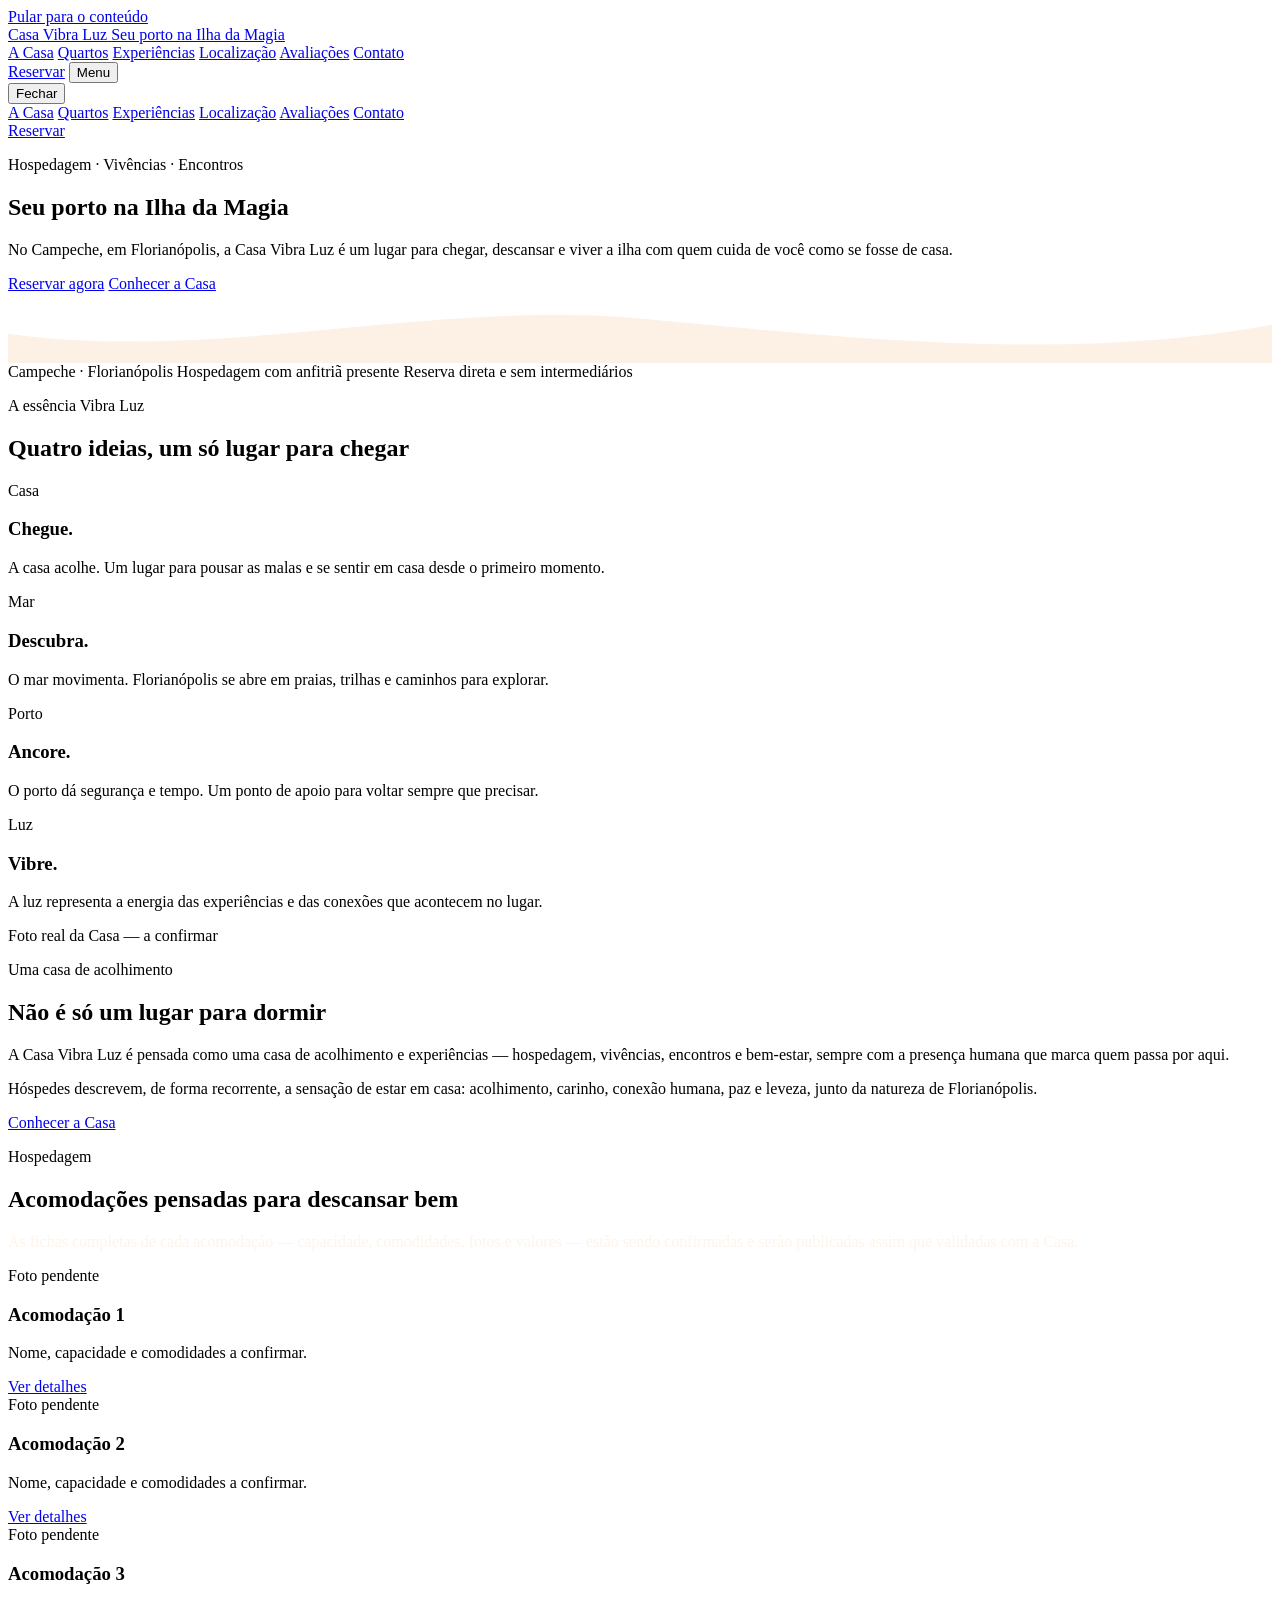
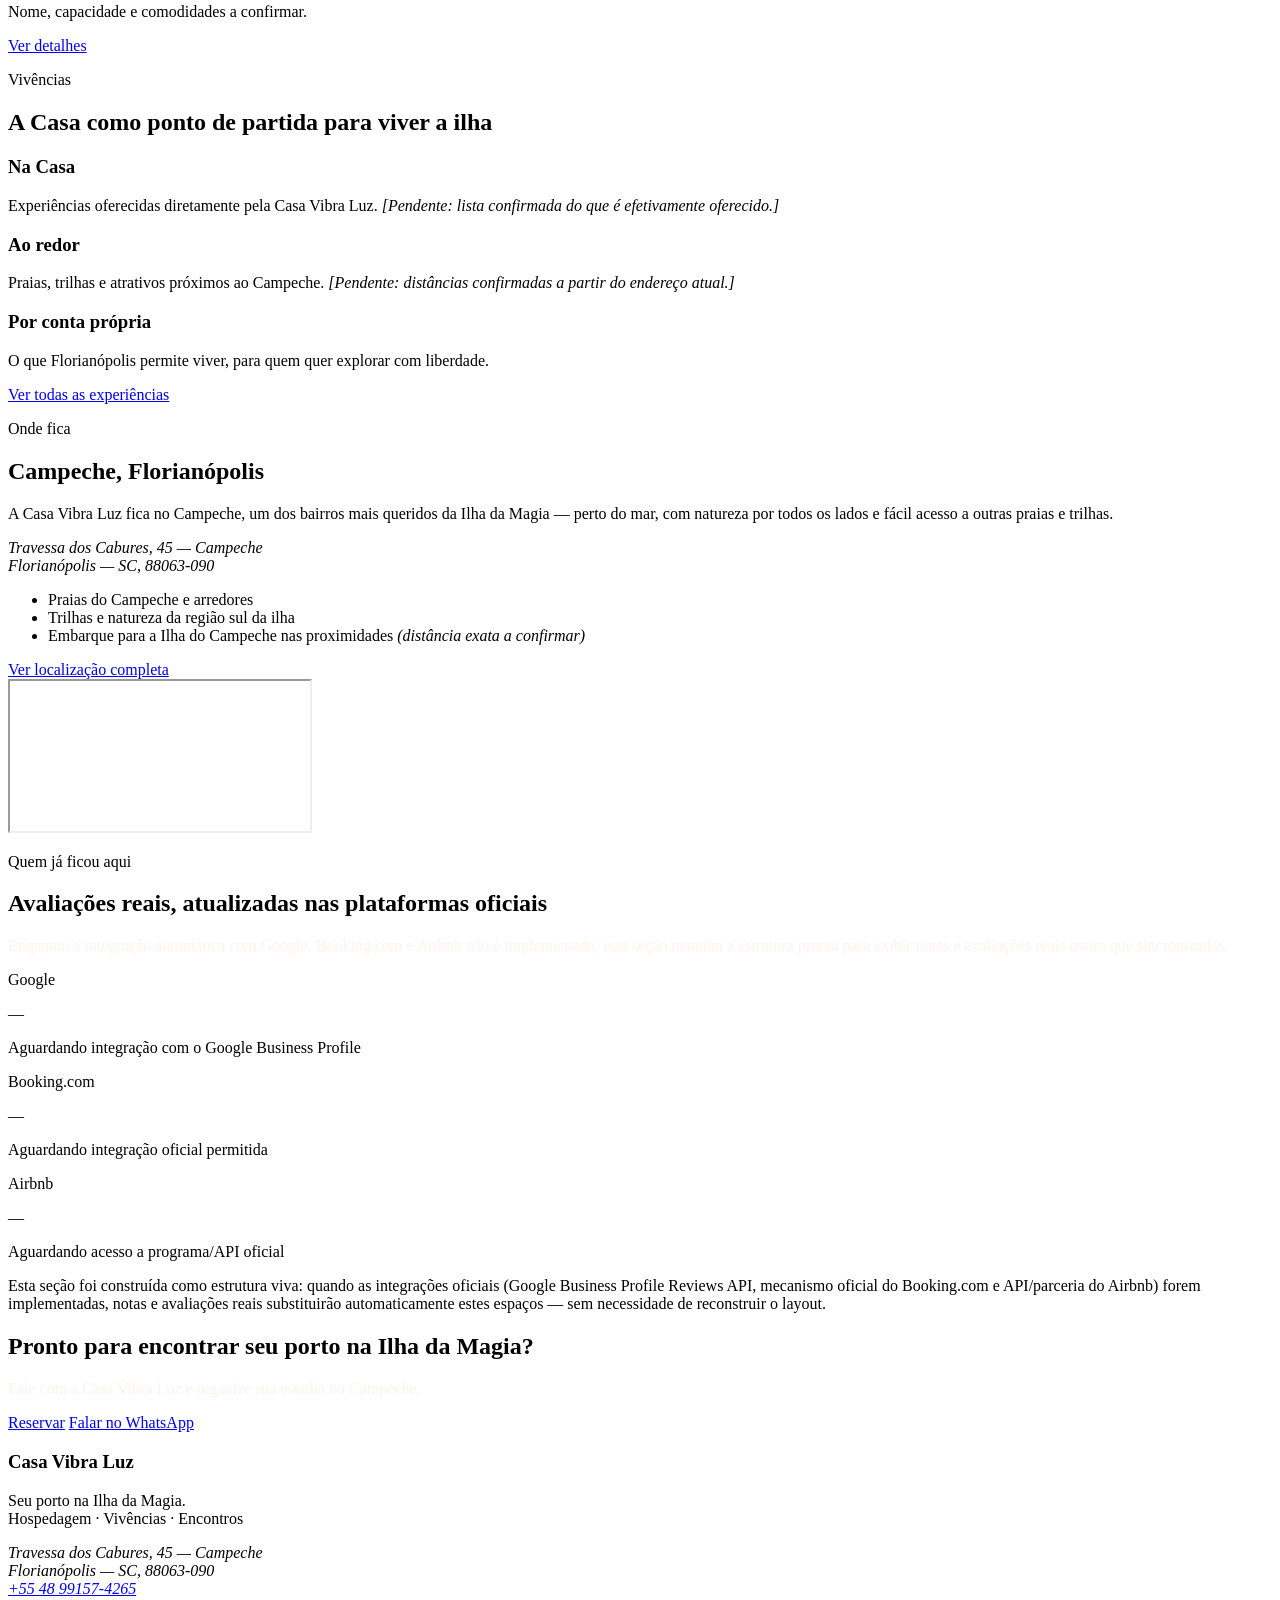
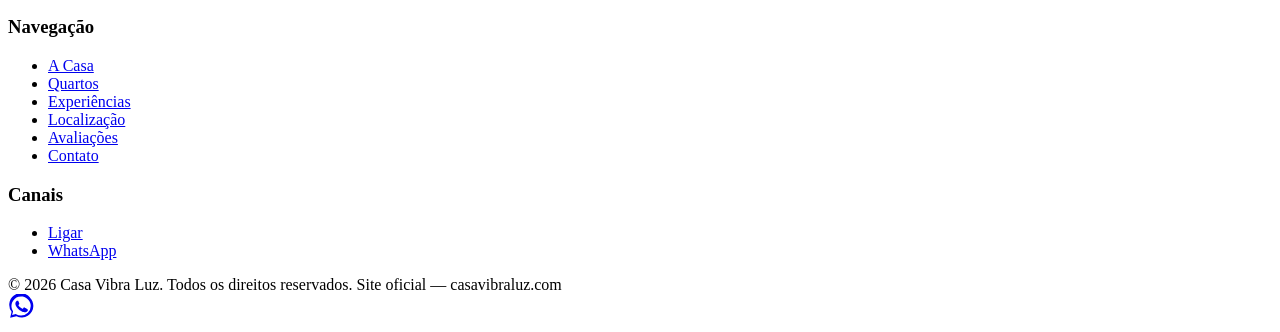
==== index.html @ 02f1a3c5 "Add files via upload" ====
<!DOCTYPE html>
<html lang="pt-BR">
<head>
<meta charset="UTF-8">
<meta name="viewport" content="width=device-width, initial-scale=1.0">
<title>Casa Vibra Luz — Seu porto na Ilha da Magia | Hospedagem em Florianópolis</title>
<meta name="description" content="Casa Vibra Luz: hospedagem, vivências e encontros no Campeche, Florianópolis. Acolhimento, natureza e conexão a poucos minutos das melhores praias da Ilha da Magia.">
<link rel="canonical" href="https://casavibraluz.com/">

<!-- Open Graph -->
<meta property="og:type" content="website">
<meta property="og:site_name" content="Casa Vibra Luz">
<meta property="og:title" content="Casa Vibra Luz — Seu porto na Ilha da Magia">
<meta property="og:description" content="Hospedagem, vivências e encontros no Campeche, Florianópolis.">
<meta property="og:locale" content="pt_BR">
<!-- TODO: definir og:image com foto oficial da fachada/hero quando disponível -->

<link rel="preconnect" href="https://fonts.googleapis.com">
<link rel="preconnect" href="https://fonts.gstatic.com" crossorigin>
<link href="https://fonts.googleapis.com/css2?family=Cormorant+Garamond:wght@500;600;700&family=Montserrat:wght@400;500;600;700&display=swap" rel="stylesheet">
<link rel="stylesheet" href="css/styles.css">

<!-- Dados estruturados: informações confirmadas na Base Mestra (NAP).
     Não inclui avaliações/notas até integração oficial ser implementada. -->
<script type="application/ld+json">
{
  "@context": "https://schema.org",
  "@type": "LodgingBusiness",
  "name": "Casa Vibra Luz",
  "description": "Hospedagem, vivências e encontros no Campeche, Florianópolis — Ilha da Magia.",
  "url": "https://casavibraluz.com",
  "telephone": "+55 48 99157-4265",
  "address": {
    "@type": "PostalAddress",
    "streetAddress": "Travessa dos Cabures, 45",
    "addressLocality": "Campeche, Florianópolis",
    "addressRegion": "SC",
    "postalCode": "88063-090",
    "addressCountry": "BR"
  }
}
</script>
</head>
<body>

<a class="somente-leitor" href="#conteudo-principal">Pular para o conteúdo</a>

<!-- ===================== CABEÇALHO ===================== -->
<header class="cabecalho">
  <div class="container">
    <a href="index.html" class="marca">
      <span class="marca-nome">Casa Vibra Luz</span>
      <span class="marca-assinatura">Seu porto na Ilha da Magia</span>
    </a>

    <nav class="nav-principal" aria-label="Navegação principal">
      <a href="a-casa.html">A Casa</a>
      <a href="quartos.html">Quartos</a>
      <a href="experiencias.html">Experiências</a>
      <a href="localizacao.html">Localização</a>
      <a href="avaliacoes.html">Avaliações</a>
      <a href="contato.html">Contato</a>
    </nav>

    <div class="cabecalho-acoes">
      <a href="contato.html#reservar" class="btn btn-primario">Reservar</a>
      <button class="botao-menu" aria-label="Abrir menu" aria-expanded="false">Menu</button>
    </div>
  </div>
</header>

<!-- Menu mobile em tela cheia -->
<div class="menu-mobile" id="menu-mobile">
  <button class="fechar-menu" aria-label="Fechar menu">Fechar</button>
  <nav aria-label="Navegação mobile">
    <a href="a-casa.html">A Casa</a>
    <a href="quartos.html">Quartos</a>
    <a href="experiencias.html">Experiências</a>
    <a href="localizacao.html">Localização</a>
    <a href="avaliacoes.html">Avaliações</a>
    <a href="contato.html">Contato</a>
  </nav>
  <div class="cabecalho-acoes">
    <a href="contato.html#reservar" class="btn btn-primario">Reservar</a>
  </div>
</div>

<main id="conteudo-principal">

  <!-- ===================== HERO ===================== -->
  <section class="hero">
    <div class="container hero-conteudo">
      <p class="hero-eyebrow">Hospedagem · Vivências · Encontros</p>
      <h1>Seu porto na Ilha da Magia</h1>
      <p>No Campeche, em Florianópolis, a Casa Vibra Luz é um lugar para chegar, descansar e viver a ilha com quem cuida de você como se fosse de casa.</p>
      <div class="hero-acoes">
        <a href="contato.html#reservar" class="btn btn-primario">Reservar agora</a>
        <a href="a-casa.html" class="btn btn-secundario">Conhecer a Casa</a>
      </div>
    </div>

    <!-- Onda: referência direta ao elemento "mar" do símbolo oficial -->
    <div class="hero-onda" aria-hidden="true">
      <svg viewBox="0 0 1440 110" xmlns="http://www.w3.org/2000/svg" preserveAspectRatio="none" style="width:100%;height:70px;display:block;">
        <path d="M0,64 C240,110 480,10 720,40 C960,70 1200,110 1440,50 L1440,110 L0,110 Z" fill="#FDF1E5"></path>
      </svg>
    </div>
  </section>

  <!-- Faixa rápida de confiança -->
  <div class="faixa-confianca">
    <div class="container">
      <span>Campeche · Florianópolis</span>
      <span>Hospedagem com anfitriã presente</span>
      <span>Reserva direta e sem intermediários</span>
    </div>
  </div>

  <!-- ===================== LEITURA ESTRATÉGICA ===================== -->
  <section class="leitura">
    <div class="container">
      <p class="eyebrow">A essência Vibra Luz</p>
      <h2 class="max-largura-texto">Quatro ideias, um só lugar para chegar</h2>
      <div class="leitura-grade">
        <div class="leitura-item">
          <p class="passo">Casa</p>
          <h3>Chegue.</h3>
          <p>A casa acolhe. Um lugar para pousar as malas e se sentir em casa desde o primeiro momento.</p>
        </div>
        <div class="leitura-item">
          <p class="passo">Mar</p>
          <h3>Descubra.</h3>
          <p>O mar movimenta. Florianópolis se abre em praias, trilhas e caminhos para explorar.</p>
        </div>
        <div class="leitura-item">
          <p class="passo">Porto</p>
          <h3>Ancore.</h3>
          <p>O porto dá segurança e tempo. Um ponto de apoio para voltar sempre que precisar.</p>
        </div>
        <div class="leitura-item">
          <p class="passo">Luz</p>
          <h3>Vibre.</h3>
          <p>A luz representa a energia das experiências e das conexões que acontecem no lugar.</p>
        </div>
      </div>
    </div>
  </section>

  <!-- ===================== A CASA (teaser) ===================== -->
  <section class="secao-casa">
    <div class="container">
      <div class="duas-colunas">
        <div class="midia-espaco">
          <!-- PLACEHOLDER: substituir por fotografia real da fachada/varanda da Casa -->
          <span class="rotulo-placeholder">Foto real da Casa — a confirmar</span>
        </div>
        <div>
          <p class="eyebrow">Uma casa de acolhimento</p>
          <h2>Não é só um lugar para dormir</h2>
          <p>A Casa Vibra Luz é pensada como uma casa de acolhimento e experiências — hospedagem, vivências, encontros e bem-estar, sempre com a presença humana que marca quem passa por aqui.</p>
          <p>Hóspedes descrevem, de forma recorrente, a sensação de estar em casa: acolhimento, carinho, conexão humana, paz e leveza, junto da natureza de Florianópolis.</p>
          <a href="a-casa.html" class="btn btn-secundario claro">Conhecer a Casa</a>
        </div>
      </div>
    </div>
  </section>

  <!-- ===================== QUARTOS (preview) ===================== -->
  <section class="secao-quartos" id="quartos">
    <div class="container">
      <p class="eyebrow">Hospedagem</p>
      <h2 class="max-largura-texto">Acomodações pensadas para descansar bem</h2>
      <p style="color:rgba(253,241,229,0.78)">As fichas completas de cada acomodação — capacidade, comodidades, fotos e valores — estão sendo confirmadas e serão publicadas assim que validadas com a Casa.</p>

      <div class="grade-cards">
        <article class="card-quarto">
          <div class="midia-espaco"><span class="rotulo-placeholder">Foto pendente</span></div>
          <div class="card-quarto-corpo">
            <h3>Acomodação 1</h3>
            <p>Nome, capacidade e comodidades a confirmar.</p>
            <a href="quartos.html" class="btn btn-secundario">Ver detalhes</a>
          </div>
        </article>
        <article class="card-quarto">
          <div class="midia-espaco"><span class="rotulo-placeholder">Foto pendente</span></div>
          <div class="card-quarto-corpo">
            <h3>Acomodação 2</h3>
            <p>Nome, capacidade e comodidades a confirmar.</p>
            <a href="quartos.html" class="btn btn-secundario">Ver detalhes</a>
          </div>
        </article>
        <article class="card-quarto">
          <div class="midia-espaco"><span class="rotulo-placeholder">Foto pendente</span></div>
          <div class="card-quarto-corpo">
            <h3>Acomodação 3</h3>
            <p>Nome, capacidade e comodidades a confirmar.</p>
            <a href="quartos.html" class="btn btn-secundario">Ver detalhes</a>
          </div>
        </article>
      </div>
    </div>
  </section>

  <!-- ===================== EXPERIÊNCIAS (preview) ===================== -->
  <section class="secao-experiencias">
    <div class="container">
      <p class="eyebrow">Vivências</p>
      <h2 class="max-largura-texto">A Casa como ponto de partida para viver a ilha</h2>
      <div class="camadas">
        <div class="camada">
          <h3>Na Casa</h3>
          <p>Experiências oferecidas diretamente pela Casa Vibra Luz. <em>[Pendente: lista confirmada do que é efetivamente oferecido.]</em></p>
        </div>
        <div class="camada">
          <h3>Ao redor</h3>
          <p>Praias, trilhas e atrativos próximos ao Campeche. <em>[Pendente: distâncias confirmadas a partir do endereço atual.]</em></p>
        </div>
        <div class="camada">
          <h3>Por conta própria</h3>
          <p>O que Florianópolis permite viver, para quem quer explorar com liberdade.</p>
        </div>
      </div>
      <a href="experiencias.html" class="btn btn-secundario claro mt-grande" style="margin-top:2rem;">Ver todas as experiências</a>
    </div>
  </section>

  <!-- ===================== LOCALIZAÇÃO ===================== -->
  <section class="secao-localizacao">
    <div class="container">
      <div class="duas-colunas">
        <div>
          <p class="eyebrow">Onde fica</p>
          <h2>Campeche, Florianópolis</h2>
          <p>A Casa Vibra Luz fica no Campeche, um dos bairros mais queridos da Ilha da Magia — perto do mar, com natureza por todos os lados e fácil acesso a outras praias e trilhas.</p>
          <address>Travessa dos Cabures, 45 — Campeche<br>Florianópolis — SC, 88063-090</address>
          <ul class="lista-territorio">
            <li>Praias do Campeche e arredores</li>
            <li>Trilhas e natureza da região sul da ilha</li>
            <li>Embarque para a Ilha do Campeche nas proximidades <em>(distância exata a confirmar)</em></li>
          </ul>
          <a href="localizacao.html" class="btn btn-secundario claro" style="margin-top:1.5rem;">Ver localização completa</a>
        </div>
        <div class="mapa-caixa">
          <iframe
            title="Mapa — Casa Vibra Luz, Campeche, Florianópolis"
            src="https://www.google.com/maps?q=Travessa+dos+Cabures,+45,+Campeche,+Florian%C3%B3polis+-+SC,+88063-090&output=embed"
            loading="lazy"
            referrerpolicy="no-referrer-when-downgrade">
          </iframe>
        </div>
      </div>
    </div>
  </section>

  <!-- ===================== PROVA SOCIAL ===================== -->
  <section class="secao-prova">
    <div class="container">
      <p class="eyebrow">Quem já ficou aqui</p>
      <h2 class="max-largura-texto">Avaliações reais, atualizadas nas plataformas oficiais</h2>
      <p style="color:rgba(253,241,229,0.85)">Enquanto a integração automática com Google, Booking.com e Airbnb não é implementada, esta seção mantém a estrutura pronta para exibir notas e avaliações reais assim que sincronizadas.</p>

      <div class="fontes-avaliacao">
        <div class="fonte-card">
          <p class="plataforma">Google</p>
          <p class="nota-pendente">—</p>
          <p class="status">Aguardando integração com o Google Business Profile</p>
        </div>
        <div class="fonte-card">
          <p class="plataforma">Booking.com</p>
          <p class="nota-pendente">—</p>
          <p class="status">Aguardando integração oficial permitida</p>
        </div>
        <div class="fonte-card">
          <p class="plataforma">Airbnb</p>
          <p class="nota-pendente">—</p>
          <p class="status">Aguardando acesso a programa/API oficial</p>
        </div>
      </div>

      <p class="aviso-integracao">Esta seção foi construída como estrutura viva: quando as integrações oficiais (Google Business Profile Reviews API, mecanismo oficial do Booking.com e API/parceria do Airbnb) forem implementadas, notas e avaliações reais substituirão automaticamente estes espaços — sem necessidade de reconstruir o layout.</p>
    </div>
  </section>

  <!-- ===================== CTA FINAL ===================== -->
  <section class="secao-cta-final">
    <div class="container">
      <h2>Pronto para encontrar seu porto na Ilha da Magia?</h2>
      <p style="color:rgba(253,241,229,0.85)">Fale com a Casa Vibra Luz e organize sua estadia no Campeche.</p>
      <div class="hero-acoes">
        <a href="contato.html#reservar" class="btn btn-primario">Reservar</a>
        <a href="contato.html" class="btn btn-secundario">Falar no WhatsApp</a>
      </div>
    </div>
  </section>

</main>

<!-- ===================== RODAPÉ ===================== -->
<footer class="rodape">
  <div class="container">
    <div class="rodape-grade">
      <div>
        <h3 class="marca-nome">Casa Vibra Luz</h3>
        <p>Seu porto na Ilha da Magia.<br>Hospedagem · Vivências · Encontros</p>
        <address>
          Travessa dos Cabures, 45 — Campeche<br>
          Florianópolis — SC, 88063-090<br>
          <a href="tel:+5548991574265">+55 48 99157-4265</a>
        </address>
      </div>
      <div>
        <h3>Navegação</h3>
        <ul>
          <li><a href="a-casa.html">A Casa</a></li>
          <li><a href="quartos.html">Quartos</a></li>
          <li><a href="experiencias.html">Experiências</a></li>
          <li><a href="localizacao.html">Localização</a></li>
          <li><a href="avaliacoes.html">Avaliações</a></li>
          <li><a href="contato.html">Contato</a></li>
        </ul>
      </div>
      <div>
        <h3>Canais</h3>
        <ul>
          <li><a href="tel:+5548991574265">Ligar</a></li>
          <li><a href="https://wa.me/5548991574265" target="_blank" rel="noopener">WhatsApp</a></li>
          <!-- TODO: confirmar e incluir links oficiais de Instagram, Booking e Airbnb -->
        </ul>
      </div>
    </div>
    <div class="rodape-base">
      <span>&copy; <span data-ano-atual>2026</span> Casa Vibra Luz. Todos os direitos reservados.</span>
      <span>Site oficial — casavibraluz.com</span>
    </div>
  </div>
</footer>

<a class="whatsapp-flutuante" href="https://wa.me/5548991574265" target="_blank" rel="noopener" aria-label="Falar no WhatsApp">
  <svg width="26" height="26" viewBox="0 0 24 24" fill="none" xmlns="http://www.w3.org/2000/svg" aria-hidden="true">
    <path d="M20.5 3.5A10.7 10.7 0 0 0 3.3 16.4L2 22l5.8-1.5a10.7 10.7 0 0 0 15.6-9.5c0-2.9-1.1-5.6-3.1-7.6Zm-8.4 16.4h-.1a8.9 8.9 0 0 1-4.5-1.2l-.3-.2-3.4.9.9-3.3-.2-.3a8.9 8.9 0 1 1 16.5-4.7 8.9 8.9 0 0 1-8.9 8.8Zm4.9-6.6c-.3-.1-1.6-.8-1.8-.9-.2-.1-.4-.1-.6.1-.2.3-.7.9-.8 1-.2.2-.3.2-.5.1a7.2 7.2 0 0 1-2.1-1.3 8 8 0 0 1-1.5-1.8c-.1-.2 0-.4.1-.5l.4-.4c.1-.2.2-.3.2-.5.1-.2 0-.4 0-.5l-.8-1.9c-.2-.5-.4-.4-.6-.4h-.5c-.2 0-.5.1-.7.3-.3.3-1 1-1 2.3s1 2.7 1.1 2.9c.1.2 2 3.1 4.9 4.3.7.3 1.2.5 1.7.6.7.2 1.3.2 1.8.1.5-.1 1.6-.7 1.9-1.3.2-.6.2-1.1.2-1.2-.1-.1-.3-.2-.6-.3Z" fill="currentColor"/>
  </svg>
</a>

<script src="js/main.js"></script>
</body>
</html>
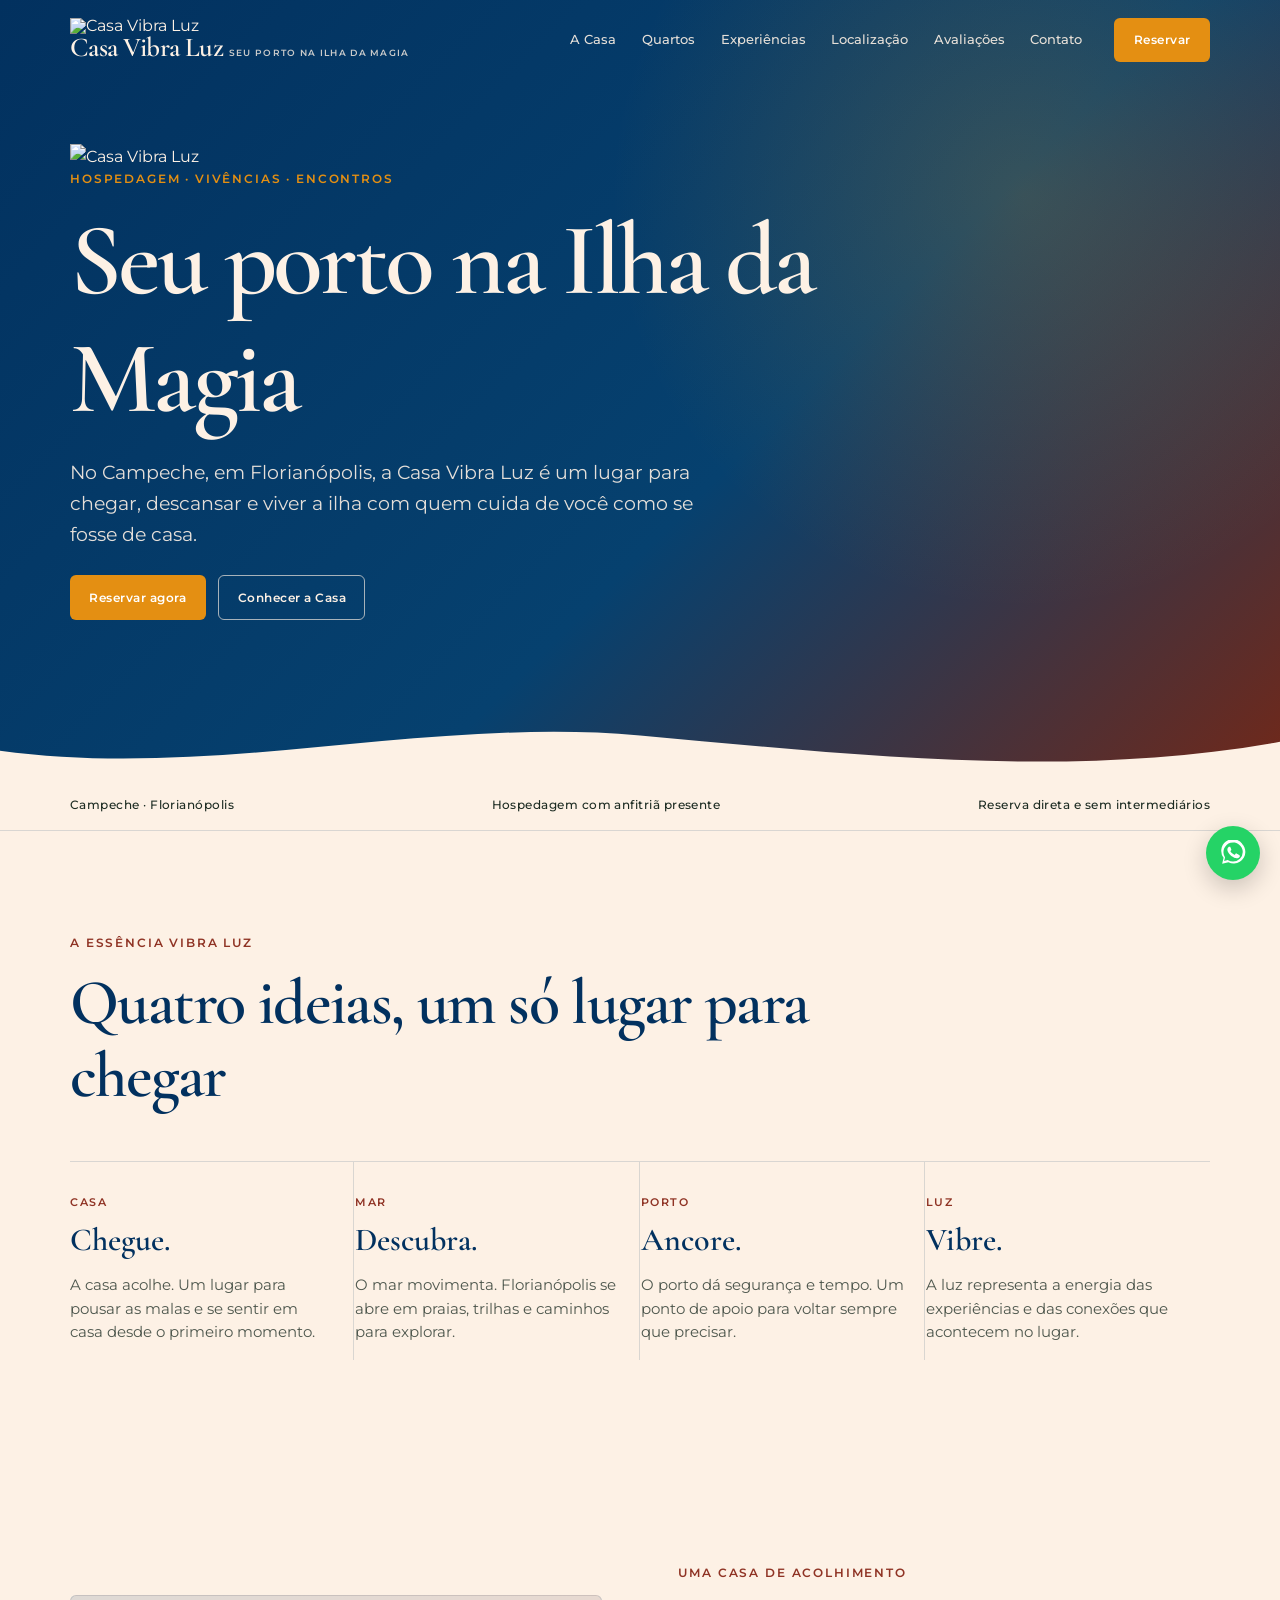
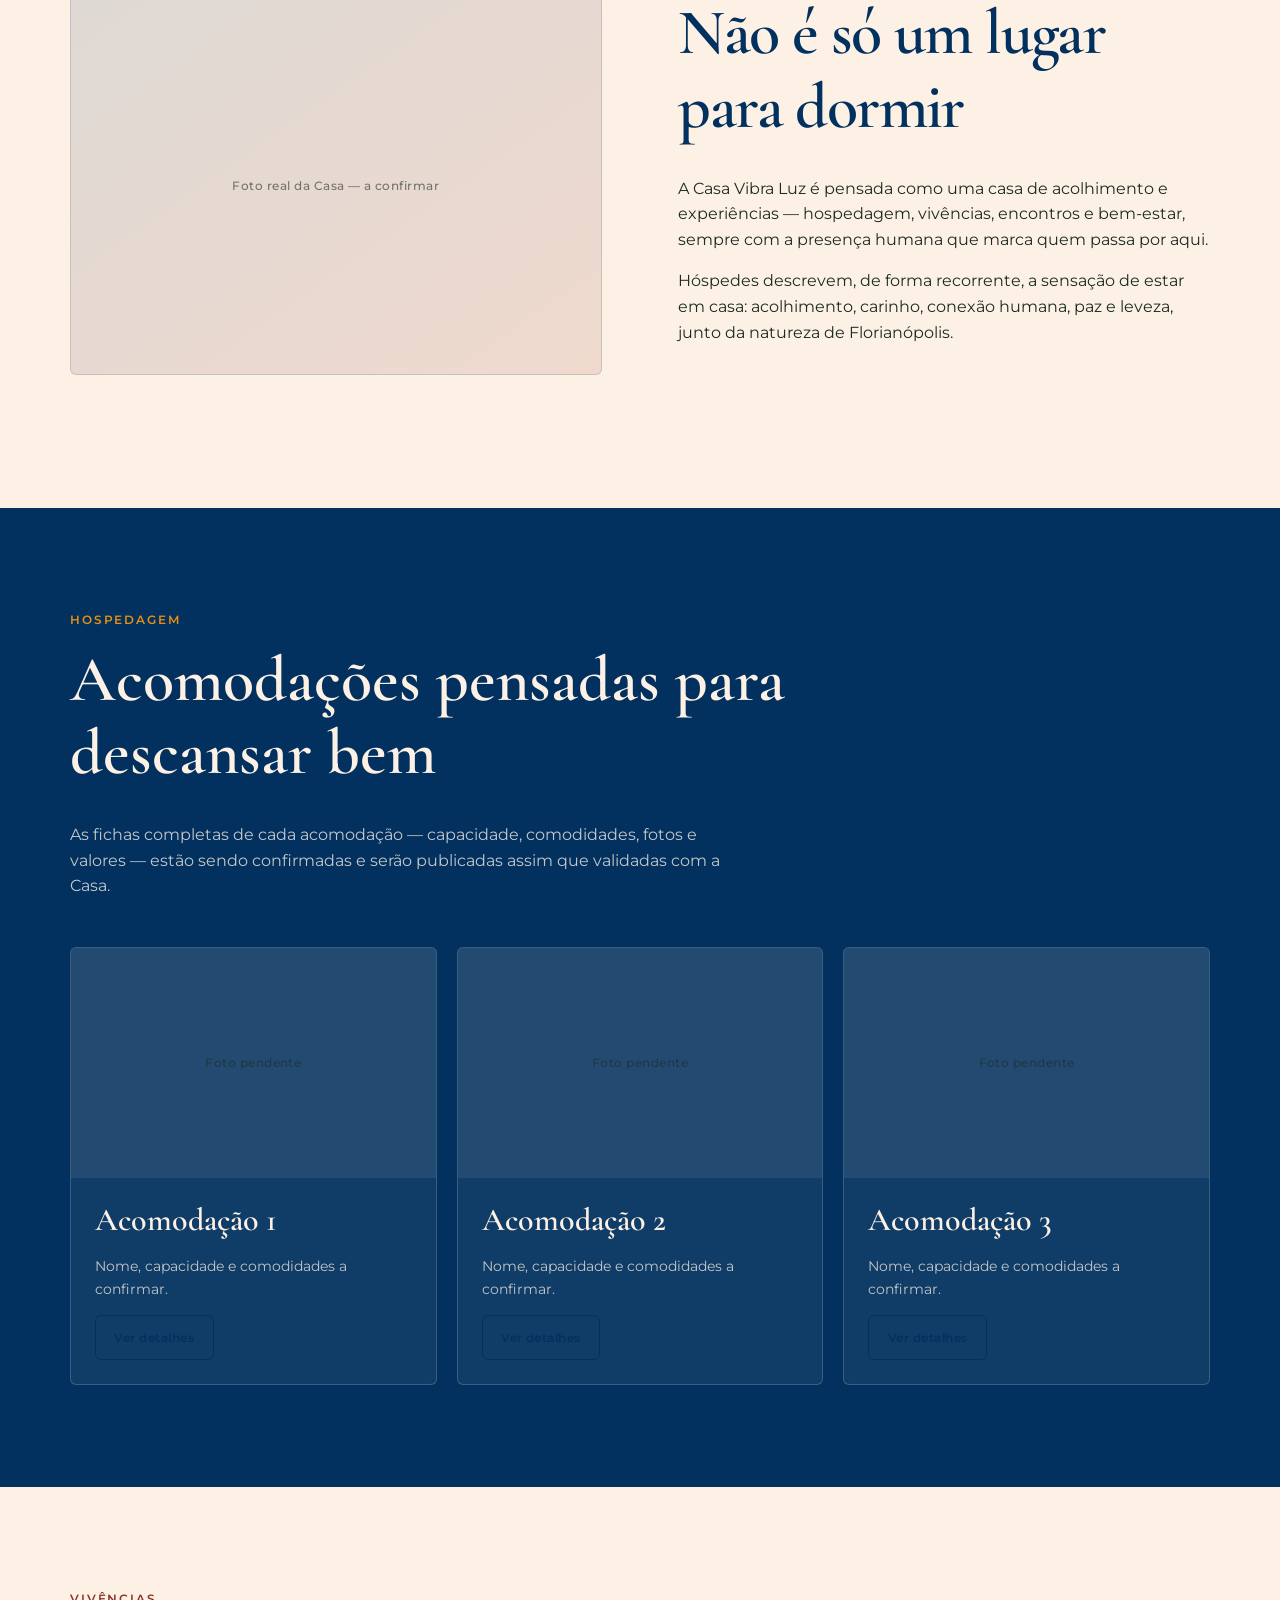
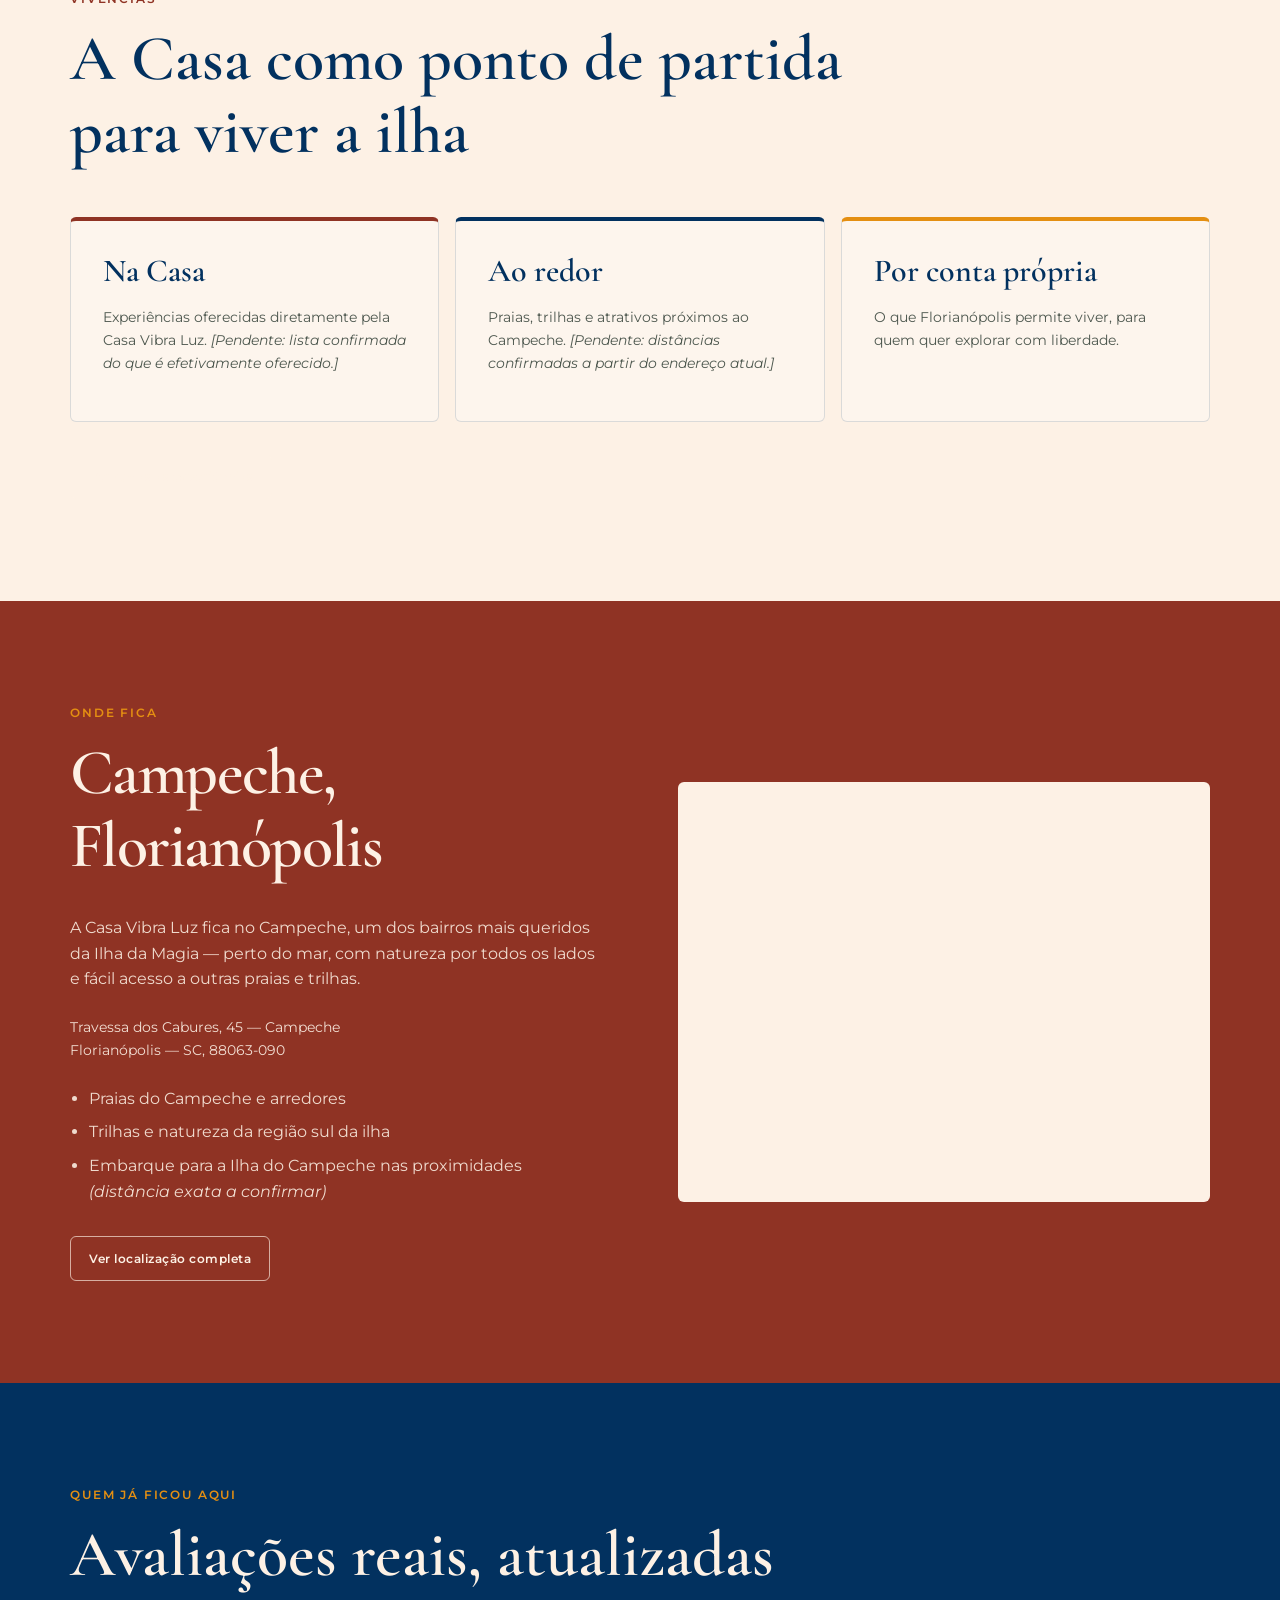
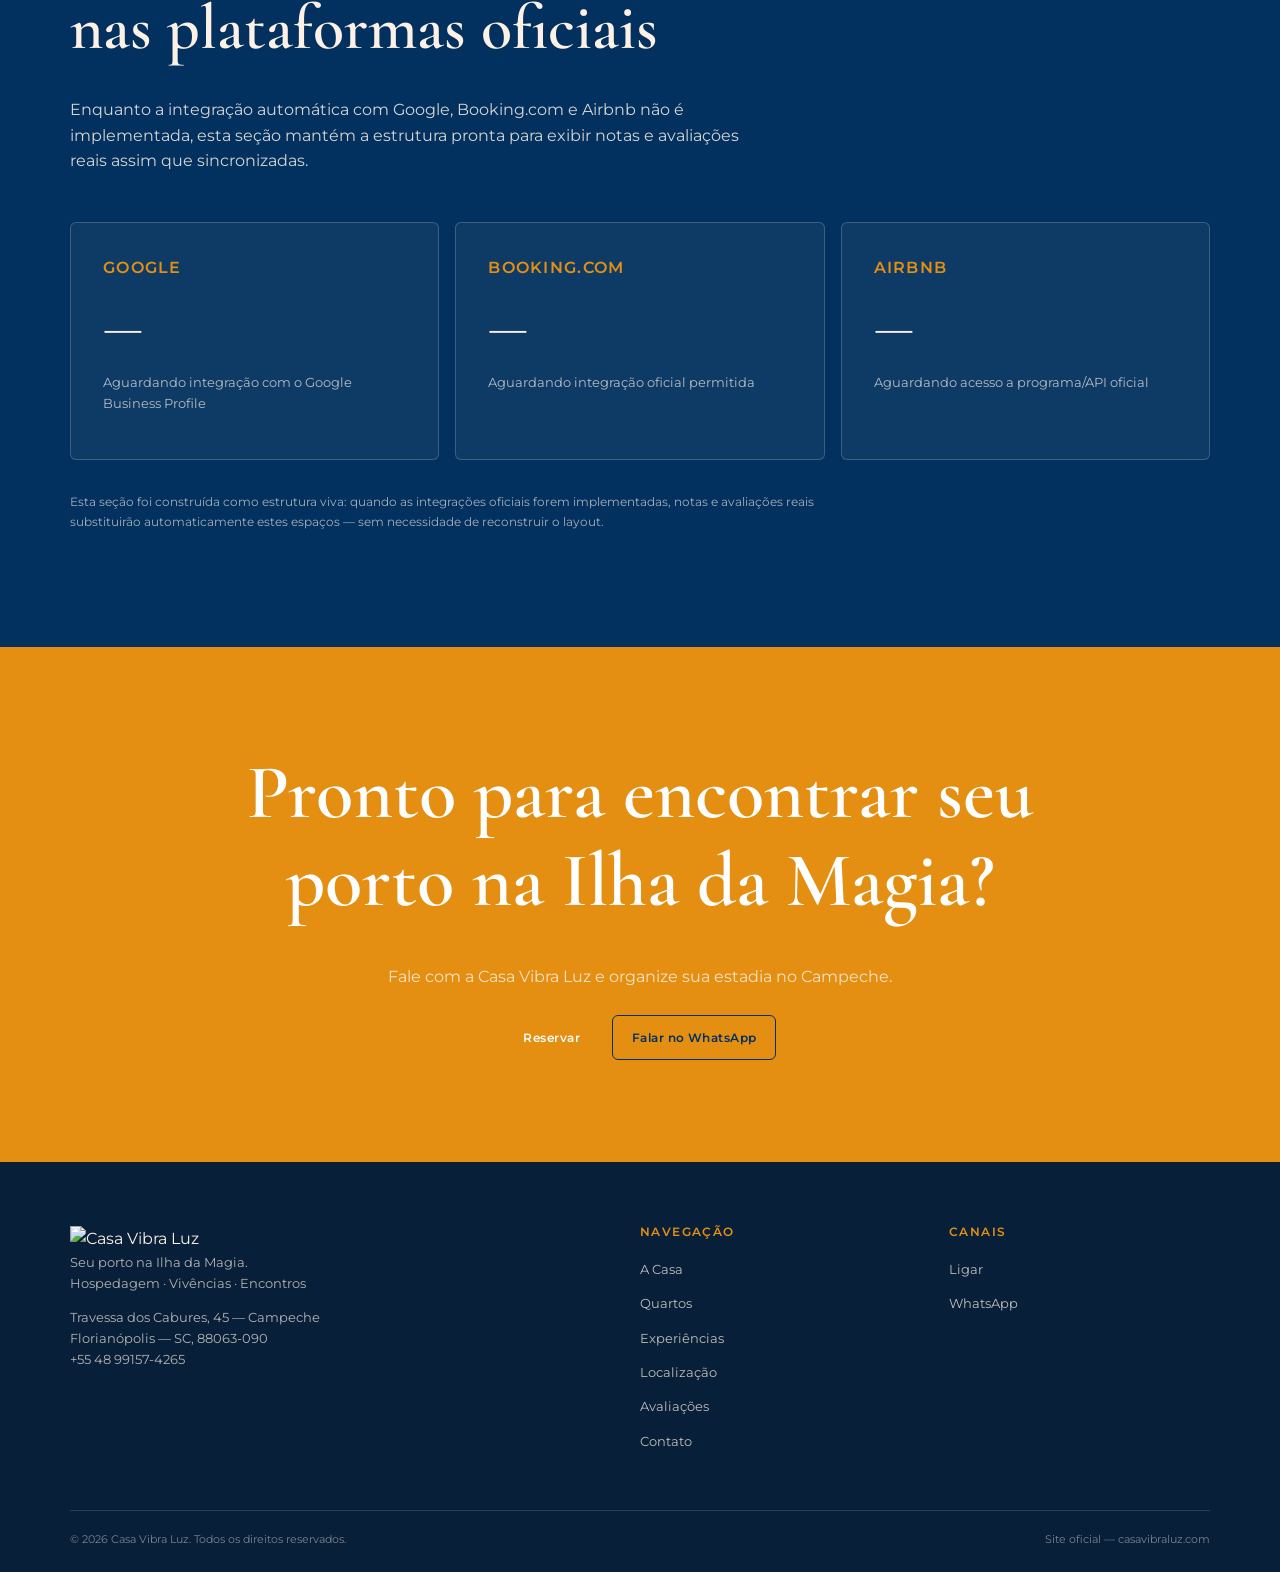
==== commit 7cf39709: "Update index.html" ====
--- a/index.html
+++ b/index.html
@@ -1,27 +1,41 @@
 <!DOCTYPE html>
 <html lang="pt-BR">
 <head>
+
 <meta charset="UTF-8">
+
 <meta name="viewport" content="width=device-width, initial-scale=1.0">
+
 <title>Casa Vibra Luz — Seu porto na Ilha da Magia | Hospedagem em Florianópolis</title>
+
 <meta name="description" content="Casa Vibra Luz: hospedagem, vivências e encontros no Campeche, Florianópolis. Acolhimento, natureza e conexão a poucos minutos das melhores praias da Ilha da Magia.">
+
 <link rel="canonical" href="https://casavibraluz.com/">
 
-<!-- Open Graph -->
+<!-- ===================== OPEN GRAPH ===================== -->
+
 <meta property="og:type" content="website">
 <meta property="og:site_name" content="Casa Vibra Luz">
 <meta property="og:title" content="Casa Vibra Luz — Seu porto na Ilha da Magia">
 <meta property="og:description" content="Hospedagem, vivências e encontros no Campeche, Florianópolis.">
 <meta property="og:locale" content="pt_BR">
-<!-- TODO: definir og:image com foto oficial da fachada/hero quando disponível -->
+
+<!-- ===================== FONTES ===================== -->
 
 <link rel="preconnect" href="https://fonts.googleapis.com">
 <link rel="preconnect" href="https://fonts.gstatic.com" crossorigin>
-<link href="https://fonts.googleapis.com/css2?family=Cormorant+Garamond:wght@500;600;700&family=Montserrat:wght@400;500;600;700&display=swap" rel="stylesheet">
+
+<link
+  href="https://fonts.googleapis.com/css2?family=Cormorant+Garamond:wght@500;600;700&family=Montserrat:wght@400;500;600;700&display=swap"
+  rel="stylesheet"
+>
+
+<!-- ===================== ESTILO ===================== -->
+
 <link rel="stylesheet" href="css/styles.css">
 
-<!-- Dados estruturados: informações confirmadas na Base Mestra (NAP).
-     Não inclui avaliações/notas até integração oficial ser implementada. -->
+<!-- ===================== DADOS ESTRUTURADOS ===================== -->
+
 <script type="application/ld+json">
 {
   "@context": "https://schema.org",
@@ -40,307 +54,1144 @@
   }
 }
 </script>
+
 </head>
+
+
 <body>
 
-<a class="somente-leitor" href="#conteudo-principal">Pular para o conteúdo</a>
-
-<!-- ===================== CABEÇALHO ===================== -->
+<!-- ===================== ACESSIBILIDADE ===================== -->
+
+<a
+  class="somente-leitor"
+  href="#conteudo-principal"
+>
+  Pular para o conteúdo
+</a>
+
+
+<!-- ========================================================= -->
+<!-- CABEÇALHO -->
+<!-- ========================================================= -->
+
 <header class="cabecalho">
+
   <div class="container">
-    <a href="index.html" class="marca">
-      <span class="marca-nome">Casa Vibra Luz</span>
-      <span class="marca-assinatura">Seu porto na Ilha da Magia</span>
+
+    <!-- MARCA -->
+
+    <a
+      href="index.html"
+      class="marca"
+      aria-label="Casa Vibra Luz — página inicial"
+    >
+
+      <span class="marca-logo-wrap">
+
+        <img
+          src="logo-casa-vibra-luz-transparente.png"
+          class="marca-logo"
+          alt="Casa Vibra Luz"
+        >
+
+      </span>
+
+      <span class="marca-textos">
+
+        <span class="marca-nome">
+          Casa Vibra Luz
+        </span>
+
+        <span class="marca-assinatura">
+          Seu porto na Ilha da Magia
+        </span>
+
+      </span>
+
     </a>
 
-    <nav class="nav-principal" aria-label="Navegação principal">
-      <a href="a-casa.html">A Casa</a>
-      <a href="quartos.html">Quartos</a>
-      <a href="experiencias.html">Experiências</a>
-      <a href="localizacao.html">Localização</a>
-      <a href="avaliacoes.html">Avaliações</a>
-      <a href="contato.html">Contato</a>
+
+    <!-- NAVEGAÇÃO DESKTOP -->
+
+    <nav
+      class="nav-principal"
+      aria-label="Navegação principal"
+    >
+
+      <a href="a-casa.html">
+        A Casa
+      </a>
+
+      <a href="quartos.html">
+        Quartos
+      </a>
+
+      <a href="experiencias.html">
+        Experiências
+      </a>
+
+      <a href="localizacao.html">
+        Localização
+      </a>
+
+      <a href="avaliacoes.html">
+        Avaliações
+      </a>
+
+      <a href="contato.html">
+        Contato
+      </a>
+
     </nav>
 
+
+    <!-- AÇÕES -->
+
     <div class="cabecalho-acoes">
-      <a href="contato.html#reservar" class="btn btn-primario">Reservar</a>
-      <button class="botao-menu" aria-label="Abrir menu" aria-expanded="false">Menu</button>
+
+      <a
+        href="contato.html#reservar"
+        class="btn btn-primario"
+      >
+        Reservar
+      </a>
+
+      <button
+        class="botao-menu"
+        aria-label="Abrir menu"
+        aria-expanded="false"
+        aria-controls="menu-mobile"
+      >
+        Menu
+      </button>
+
     </div>
-  </div>
+
+  </div>
+
 </header>
 
-<!-- Menu mobile em tela cheia -->
-<div class="menu-mobile" id="menu-mobile">
-  <button class="fechar-menu" aria-label="Fechar menu">Fechar</button>
-  <nav aria-label="Navegação mobile">
-    <a href="a-casa.html">A Casa</a>
-    <a href="quartos.html">Quartos</a>
-    <a href="experiencias.html">Experiências</a>
-    <a href="localizacao.html">Localização</a>
-    <a href="avaliacoes.html">Avaliações</a>
-    <a href="contato.html">Contato</a>
+
+
+<!-- ========================================================= -->
+<!-- MENU MOBILE -->
+<!-- ========================================================= -->
+
+<div
+  class="menu-mobile"
+  id="menu-mobile"
+  aria-hidden="true"
+>
+
+  <div class="menu-mobile-topo">
+
+    <a
+      href="index.html"
+      class="menu-logo"
+      aria-label="Casa Vibra Luz — página inicial"
+    >
+
+      <img
+        src="logo-casa-vibra-luz-transparente.png"
+        alt="Casa Vibra Luz"
+      >
+
+    </a>
+
+
+    <button
+      class="fechar-menu"
+      aria-label="Fechar menu"
+    >
+      Fechar
+    </button>
+
+  </div>
+
+
+  <nav
+    aria-label="Navegação mobile"
+    class="menu-mobile-links"
+  >
+
+    <a href="a-casa.html">
+      A Casa
+    </a>
+
+    <a href="quartos.html">
+      Quartos
+    </a>
+
+    <a href="experiencias.html">
+      Experiências
+    </a>
+
+    <a href="localizacao.html">
+      Localização
+    </a>
+
+    <a href="avaliacoes.html">
+      Avaliações
+    </a>
+
+    <a href="contato.html">
+      Contato
+    </a>
+
   </nav>
+
+
   <div class="cabecalho-acoes">
-    <a href="contato.html#reservar" class="btn btn-primario">Reservar</a>
-  </div>
+
+    <a
+      href="contato.html#reservar"
+      class="btn btn-primario"
+    >
+      Reservar
+    </a>
+
+  </div>
+
 </div>
 
+
+
+<!-- ========================================================= -->
+<!-- CONTEÚDO -->
+<!-- ========================================================= -->
+
 <main id="conteudo-principal">
 
-  <!-- ===================== HERO ===================== -->
-  <section class="hero">
-    <div class="container hero-conteudo">
-      <p class="hero-eyebrow">Hospedagem · Vivências · Encontros</p>
-      <h1>Seu porto na Ilha da Magia</h1>
-      <p>No Campeche, em Florianópolis, a Casa Vibra Luz é um lugar para chegar, descansar e viver a ilha com quem cuida de você como se fosse de casa.</p>
-      <div class="hero-acoes">
-        <a href="contato.html#reservar" class="btn btn-primario">Reservar agora</a>
-        <a href="a-casa.html" class="btn btn-secundario">Conhecer a Casa</a>
-      </div>
+
+<!-- ========================================================= -->
+<!-- HERO -->
+<!-- ========================================================= -->
+
+<section class="hero">
+
+  <div class="container hero-conteudo">
+
+
+    <!-- LOGO DE ENTRADA -->
+
+    <div class="hero-logo-wrap">
+
+      <img
+        src="logo-casa-vibra-luz-transparente.png"
+        class="hero-logo"
+        alt="Casa Vibra Luz"
+      >
+
     </div>
 
-    <!-- Onda: referência direta ao elemento "mar" do símbolo oficial -->
-    <div class="hero-onda" aria-hidden="true">
-      <svg viewBox="0 0 1440 110" xmlns="http://www.w3.org/2000/svg" preserveAspectRatio="none" style="width:100%;height:70px;display:block;">
-        <path d="M0,64 C240,110 480,10 720,40 C960,70 1200,110 1440,50 L1440,110 L0,110 Z" fill="#FDF1E5"></path>
-      </svg>
+
+    <p class="hero-eyebrow">
+      Hospedagem · Vivências · Encontros
+    </p>
+
+
+    <h1>
+      Seu porto na Ilha da Magia
+    </h1>
+
+
+    <p>
+      No Campeche, em Florianópolis, a Casa Vibra Luz é um lugar para chegar,
+      descansar e viver a ilha com quem cuida de você como se fosse de casa.
+    </p>
+
+
+    <div class="hero-acoes">
+
+      <a
+        href="contato.html#reservar"
+        class="btn btn-primario"
+      >
+        Reservar agora
+      </a>
+
+
+      <a
+        href="a-casa.html"
+        class="btn btn-secundario"
+      >
+        Conhecer a Casa
+      </a>
+
     </div>
-  </section>
-
-  <!-- Faixa rápida de confiança -->
-  <div class="faixa-confianca">
-    <div class="container">
-      <span>Campeche · Florianópolis</span>
-      <span>Hospedagem com anfitriã presente</span>
-      <span>Reserva direta e sem intermediários</span>
+
+  </div>
+
+
+  <!-- ONDA INSPIRADA NO MAR DO LOGO -->
+
+  <div
+    class="hero-onda"
+    aria-hidden="true"
+  >
+
+    <svg
+      viewBox="0 0 1440 110"
+      xmlns="http://www.w3.org/2000/svg"
+      preserveAspectRatio="none"
+      style="width:100%;height:70px;display:block;"
+    >
+
+      <path
+        d="M0,64 C240,110 480,10 720,40 C960,70 1200,110 1440,50 L1440,110 L0,110 Z"
+        fill="#FDF1E5"
+      >
+      </path>
+
+    </svg>
+
+  </div>
+
+</section>
+
+
+
+<!-- ========================================================= -->
+<!-- FAIXA DE CONFIANÇA -->
+<!-- ========================================================= -->
+
+<div class="faixa-confianca">
+
+  <div class="container">
+
+    <span>
+      Campeche · Florianópolis
+    </span>
+
+    <span>
+      Hospedagem com anfitriã presente
+    </span>
+
+    <span>
+      Reserva direta e sem intermediários
+    </span>
+
+  </div>
+
+</div>
+
+
+
+<!-- ========================================================= -->
+<!-- LEITURA ESTRATÉGICA -->
+<!-- ========================================================= -->
+
+<section class="leitura">
+
+  <div class="container">
+
+    <p class="eyebrow">
+      A essência Vibra Luz
+    </p>
+
+
+    <h2 class="max-largura-texto">
+      Quatro ideias, um só lugar para chegar
+    </h2>
+
+
+    <div class="leitura-grade">
+
+
+      <div class="leitura-item">
+
+        <p class="passo">
+          Casa
+        </p>
+
+        <h3>
+          Chegue.
+        </h3>
+
+        <p>
+          A casa acolhe. Um lugar para pousar as malas e se sentir em casa
+          desde o primeiro momento.
+        </p>
+
+      </div>
+
+
+
+      <div class="leitura-item">
+
+        <p class="passo">
+          Mar
+        </p>
+
+        <h3>
+          Descubra.
+        </h3>
+
+        <p>
+          O mar movimenta. Florianópolis se abre em praias, trilhas e
+          caminhos para explorar.
+        </p>
+
+      </div>
+
+
+
+      <div class="leitura-item">
+
+        <p class="passo">
+          Porto
+        </p>
+
+        <h3>
+          Ancore.
+        </h3>
+
+        <p>
+          O porto dá segurança e tempo. Um ponto de apoio para voltar sempre
+          que precisar.
+        </p>
+
+      </div>
+
+
+
+      <div class="leitura-item">
+
+        <p class="passo">
+          Luz
+        </p>
+
+        <h3>
+          Vibre.
+        </h3>
+
+        <p>
+          A luz representa a energia das experiências e das conexões que
+          acontecem no lugar.
+        </p>
+
+      </div>
+
+
     </div>
-  </div>
-
-  <!-- ===================== LEITURA ESTRATÉGICA ===================== -->
-  <section class="leitura">
-    <div class="container">
-      <p class="eyebrow">A essência Vibra Luz</p>
-      <h2 class="max-largura-texto">Quatro ideias, um só lugar para chegar</h2>
-      <div class="leitura-grade">
-        <div class="leitura-item">
-          <p class="passo">Casa</p>
-          <h3>Chegue.</h3>
-          <p>A casa acolhe. Um lugar para pousar as malas e se sentir em casa desde o primeiro momento.</p>
+
+  </div>
+
+</section>
+
+
+
+<!-- ========================================================= -->
+<!-- A CASA -->
+<!-- ========================================================= -->
+
+<section class="secao-casa">
+
+  <div class="container">
+
+    <div class="duas-colunas">
+
+
+      <div class="midia-espaco">
+
+        <span class="rotulo-placeholder">
+          Foto real da Casa — a confirmar
+        </span>
+
+      </div>
+
+
+
+      <div>
+
+        <p class="eyebrow">
+          Uma casa de acolhimento
+        </p>
+
+
+        <h2>
+          Não é só um lugar para dormir
+        </h2>
+
+
+        <p>
+          A Casa Vibra Luz é pensada como uma casa de acolhimento e
+          experiências — hospedagem, vivências, encontros e bem-estar,
+          sempre com a presença humana que marca quem passa por aqui.
+        </p>
+
+
+        <p>
+          Hóspedes descrevem, de forma recorrente, a sensação de estar em
+          casa: acolhimento, carinho, conexão humana, paz e leveza, junto
+          da natureza de Florianópolis.
+        </p>
+
+
+        <a
+          href="a-casa.html"
+          class="btn btn-secundario claro"
+        >
+          Conhecer a Casa
+        </a>
+
+      </div>
+
+
+    </div>
+
+  </div>
+
+</section>
+
+
+
+<!-- ========================================================= -->
+<!-- QUARTOS -->
+<!-- ========================================================= -->
+
+<section
+  class="secao-quartos"
+  id="quartos"
+>
+
+  <div class="container">
+
+    <p class="eyebrow">
+      Hospedagem
+    </p>
+
+
+    <h2 class="max-largura-texto">
+      Acomodações pensadas para descansar bem
+    </h2>
+
+
+    <p style="color:rgba(253,241,229,0.78)">
+      As fichas completas de cada acomodação — capacidade, comodidades,
+      fotos e valores — estão sendo confirmadas e serão publicadas assim
+      que validadas com a Casa.
+    </p>
+
+
+    <div class="grade-cards">
+
+
+      <article class="card-quarto">
+
+        <div class="midia-espaco">
+
+          <span class="rotulo-placeholder">
+            Foto pendente
+          </span>
+
         </div>
-        <div class="leitura-item">
-          <p class="passo">Mar</p>
-          <h3>Descubra.</h3>
-          <p>O mar movimenta. Florianópolis se abre em praias, trilhas e caminhos para explorar.</p>
+
+
+        <div class="card-quarto-corpo">
+
+          <h3>
+            Acomodação 1
+          </h3>
+
+          <p>
+            Nome, capacidade e comodidades a confirmar.
+          </p>
+
+          <a
+            href="quartos.html"
+            class="btn btn-secundario"
+          >
+            Ver detalhes
+          </a>
+
         </div>
-        <div class="leitura-item">
-          <p class="passo">Porto</p>
-          <h3>Ancore.</h3>
-          <p>O porto dá segurança e tempo. Um ponto de apoio para voltar sempre que precisar.</p>
+
+      </article>
+
+
+
+      <article class="card-quarto">
+
+        <div class="midia-espaco">
+
+          <span class="rotulo-placeholder">
+            Foto pendente
+          </span>
+
         </div>
-        <div class="leitura-item">
-          <p class="passo">Luz</p>
-          <h3>Vibre.</h3>
-          <p>A luz representa a energia das experiências e das conexões que acontecem no lugar.</p>
+
+
+        <div class="card-quarto-corpo">
+
+          <h3>
+            Acomodação 2
+          </h3>
+
+          <p>
+            Nome, capacidade e comodidades a confirmar.
+          </p>
+
+          <a
+            href="quartos.html"
+            class="btn btn-secundario"
+          >
+            Ver detalhes
+          </a>
+
         </div>
-      </div>
+
+      </article>
+
+
+
+      <article class="card-quarto">
+
+        <div class="midia-espaco">
+
+          <span class="rotulo-placeholder">
+            Foto pendente
+          </span>
+
+        </div>
+
+
+        <div class="card-quarto-corpo">
+
+          <h3>
+            Acomodação 3
+          </h3>
+
+          <p>
+            Nome, capacidade e comodidades a confirmar.
+          </p>
+
+          <a
+            href="quartos.html"
+            class="btn btn-secundario"
+          >
+            Ver detalhes
+          </a>
+
+        </div>
+
+      </article>
+
+
     </div>
-  </section>
-
-  <!-- ===================== A CASA (teaser) ===================== -->
-  <section class="secao-casa">
-    <div class="container">
-      <div class="duas-colunas">
-        <div class="midia-espaco">
-          <!-- PLACEHOLDER: substituir por fotografia real da fachada/varanda da Casa -->
-          <span class="rotulo-placeholder">Foto real da Casa — a confirmar</span>
-        </div>
-        <div>
-          <p class="eyebrow">Uma casa de acolhimento</p>
-          <h2>Não é só um lugar para dormir</h2>
-          <p>A Casa Vibra Luz é pensada como uma casa de acolhimento e experiências — hospedagem, vivências, encontros e bem-estar, sempre com a presença humana que marca quem passa por aqui.</p>
-          <p>Hóspedes descrevem, de forma recorrente, a sensação de estar em casa: acolhimento, carinho, conexão humana, paz e leveza, junto da natureza de Florianópolis.</p>
-          <a href="a-casa.html" class="btn btn-secundario claro">Conhecer a Casa</a>
-        </div>
-      </div>
+
+  </div>
+
+</section>
+
+
+
+<!-- ========================================================= -->
+<!-- EXPERIÊNCIAS -->
+<!-- ========================================================= -->
+
+<section class="secao-experiencias">
+
+  <div class="container">
+
+    <p class="eyebrow">
+      Vivências
+    </p>
+
+
+    <h2 class="max-largura-texto">
+      A Casa como ponto de partida para viver a ilha
+    </h2>
+
+
+    <div class="camadas">
+
+
+      <div class="camada">
+
+        <h3>
+          Na Casa
+        </h3>
+
+        <p>
+          Experiências oferecidas diretamente pela Casa Vibra Luz.
+          <em>
+            [Pendente: lista confirmada do que é efetivamente oferecido.]
+          </em>
+        </p>
+
+      </div>
+
+
+
+      <div class="camada">
+
+        <h3>
+          Ao redor
+        </h3>
+
+        <p>
+          Praias, trilhas e atrativos próximos ao Campeche.
+          <em>
+            [Pendente: distâncias confirmadas a partir do endereço atual.]
+          </em>
+        </p>
+
+      </div>
+
+
+
+      <div class="camada">
+
+        <h3>
+          Por conta própria
+        </h3>
+
+        <p>
+          O que Florianópolis permite viver, para quem quer explorar
+          com liberdade.
+        </p>
+
+      </div>
+
+
     </div>
-  </section>
-
-  <!-- ===================== QUARTOS (preview) ===================== -->
-  <section class="secao-quartos" id="quartos">
-    <div class="container">
-      <p class="eyebrow">Hospedagem</p>
-      <h2 class="max-largura-texto">Acomodações pensadas para descansar bem</h2>
-      <p style="color:rgba(253,241,229,0.78)">As fichas completas de cada acomodação — capacidade, comodidades, fotos e valores — estão sendo confirmadas e serão publicadas assim que validadas com a Casa.</p>
-
-      <div class="grade-cards">
-        <article class="card-quarto">
-          <div class="midia-espaco"><span class="rotulo-placeholder">Foto pendente</span></div>
-          <div class="card-quarto-corpo">
-            <h3>Acomodação 1</h3>
-            <p>Nome, capacidade e comodidades a confirmar.</p>
-            <a href="quartos.html" class="btn btn-secundario">Ver detalhes</a>
-          </div>
-        </article>
-        <article class="card-quarto">
-          <div class="midia-espaco"><span class="rotulo-placeholder">Foto pendente</span></div>
-          <div class="card-quarto-corpo">
-            <h3>Acomodação 2</h3>
-            <p>Nome, capacidade e comodidades a confirmar.</p>
-            <a href="quartos.html" class="btn btn-secundario">Ver detalhes</a>
-          </div>
-        </article>
-        <article class="card-quarto">
-          <div class="midia-espaco"><span class="rotulo-placeholder">Foto pendente</span></div>
-          <div class="card-quarto-corpo">
-            <h3>Acomodação 3</h3>
-            <p>Nome, capacidade e comodidades a confirmar.</p>
-            <a href="quartos.html" class="btn btn-secundario">Ver detalhes</a>
-          </div>
-        </article>
-      </div>
-    </div>
-  </section>
-
-  <!-- ===================== EXPERIÊNCIAS (preview) ===================== -->
-  <section class="secao-experiencias">
-    <div class="container">
-      <p class="eyebrow">Vivências</p>
-      <h2 class="max-largura-texto">A Casa como ponto de partida para viver a ilha</h2>
-      <div class="camadas">
-        <div class="camada">
-          <h3>Na Casa</h3>
-          <p>Experiências oferecidas diretamente pela Casa Vibra Luz. <em>[Pendente: lista confirmada do que é efetivamente oferecido.]</em></p>
-        </div>
-        <div class="camada">
-          <h3>Ao redor</h3>
-          <p>Praias, trilhas e atrativos próximos ao Campeche. <em>[Pendente: distâncias confirmadas a partir do endereço atual.]</em></p>
-        </div>
-        <div class="camada">
-          <h3>Por conta própria</h3>
-          <p>O que Florianópolis permite viver, para quem quer explorar com liberdade.</p>
-        </div>
-      </div>
-      <a href="experiencias.html" class="btn btn-secundario claro mt-grande" style="margin-top:2rem;">Ver todas as experiências</a>
-    </div>
-  </section>
-
-  <!-- ===================== LOCALIZAÇÃO ===================== -->
-  <section class="secao-localizacao">
-    <div class="container">
-      <div class="duas-colunas">
-        <div>
-          <p class="eyebrow">Onde fica</p>
-          <h2>Campeche, Florianópolis</h2>
-          <p>A Casa Vibra Luz fica no Campeche, um dos bairros mais queridos da Ilha da Magia — perto do mar, com natureza por todos os lados e fácil acesso a outras praias e trilhas.</p>
-          <address>Travessa dos Cabures, 45 — Campeche<br>Florianópolis — SC, 88063-090</address>
-          <ul class="lista-territorio">
-            <li>Praias do Campeche e arredores</li>
-            <li>Trilhas e natureza da região sul da ilha</li>
-            <li>Embarque para a Ilha do Campeche nas proximidades <em>(distância exata a confirmar)</em></li>
-          </ul>
-          <a href="localizacao.html" class="btn btn-secundario claro" style="margin-top:1.5rem;">Ver localização completa</a>
-        </div>
-        <div class="mapa-caixa">
-          <iframe
-            title="Mapa — Casa Vibra Luz, Campeche, Florianópolis"
-            src="https://www.google.com/maps?q=Travessa+dos+Cabures,+45,+Campeche,+Florian%C3%B3polis+-+SC,+88063-090&output=embed"
-            loading="lazy"
-            referrerpolicy="no-referrer-when-downgrade">
-          </iframe>
-        </div>
-      </div>
-    </div>
-  </section>
-
-  <!-- ===================== PROVA SOCIAL ===================== -->
-  <section class="secao-prova">
-    <div class="container">
-      <p class="eyebrow">Quem já ficou aqui</p>
-      <h2 class="max-largura-texto">Avaliações reais, atualizadas nas plataformas oficiais</h2>
-      <p style="color:rgba(253,241,229,0.85)">Enquanto a integração automática com Google, Booking.com e Airbnb não é implementada, esta seção mantém a estrutura pronta para exibir notas e avaliações reais assim que sincronizadas.</p>
-
-      <div class="fontes-avaliacao">
-        <div class="fonte-card">
-          <p class="plataforma">Google</p>
-          <p class="nota-pendente">—</p>
-          <p class="status">Aguardando integração com o Google Business Profile</p>
-        </div>
-        <div class="fonte-card">
-          <p class="plataforma">Booking.com</p>
-          <p class="nota-pendente">—</p>
-          <p class="status">Aguardando integração oficial permitida</p>
-        </div>
-        <div class="fonte-card">
-          <p class="plataforma">Airbnb</p>
-          <p class="nota-pendente">—</p>
-          <p class="status">Aguardando acesso a programa/API oficial</p>
-        </div>
-      </div>
-
-      <p class="aviso-integracao">Esta seção foi construída como estrutura viva: quando as integrações oficiais (Google Business Profile Reviews API, mecanismo oficial do Booking.com e API/parceria do Airbnb) forem implementadas, notas e avaliações reais substituirão automaticamente estes espaços — sem necessidade de reconstruir o layout.</p>
-    </div>
-  </section>
-
-  <!-- ===================== CTA FINAL ===================== -->
-  <section class="secao-cta-final">
-    <div class="container">
-      <h2>Pronto para encontrar seu porto na Ilha da Magia?</h2>
-      <p style="color:rgba(253,241,229,0.85)">Fale com a Casa Vibra Luz e organize sua estadia no Campeche.</p>
-      <div class="hero-acoes">
-        <a href="contato.html#reservar" class="btn btn-primario">Reservar</a>
-        <a href="contato.html" class="btn btn-secundario">Falar no WhatsApp</a>
-      </div>
-    </div>
-  </section>
-
-</main>
-
-<!-- ===================== RODAPÉ ===================== -->
-<footer class="rodape">
+
+
+    <a
+      href="experiencias.html"
+      class="btn btn-secundario claro mt-grande"
+      style="margin-top:2rem;"
+    >
+      Ver todas as experiências
+    </a>
+
+  </div>
+
+</section>
+
+
+
+<!-- ========================================================= -->
+<!-- LOCALIZAÇÃO -->
+<!-- ========================================================= -->
+
+<section class="secao-localizacao">
+
   <div class="container">
-    <div class="rodape-grade">
+
+    <div class="duas-colunas">
+
+
       <div>
-        <h3 class="marca-nome">Casa Vibra Luz</h3>
-        <p>Seu porto na Ilha da Magia.<br>Hospedagem · Vivências · Encontros</p>
+
+        <p class="eyebrow">
+          Onde fica
+        </p>
+
+
+        <h2>
+          Campeche, Florianópolis
+        </h2>
+
+
+        <p>
+          A Casa Vibra Luz fica no Campeche, um dos bairros mais queridos
+          da Ilha da Magia — perto do mar, com natureza por todos os lados
+          e fácil acesso a outras praias e trilhas.
+        </p>
+
+
         <address>
           Travessa dos Cabures, 45 — Campeche<br>
+          Florianópolis — SC, 88063-090
+        </address>
+
+
+        <ul class="lista-territorio">
+
+          <li>
+            Praias do Campeche e arredores
+          </li>
+
+          <li>
+            Trilhas e natureza da região sul da ilha
+          </li>
+
+          <li>
+            Embarque para a Ilha do Campeche nas proximidades
+            <em>
+              (distância exata a confirmar)
+            </em>
+          </li>
+
+        </ul>
+
+
+        <a
+          href="localizacao.html"
+          class="btn btn-secundario claro"
+          style="margin-top:1.5rem;"
+        >
+          Ver localização completa
+        </a>
+
+      </div>
+
+
+
+      <div class="mapa-caixa">
+
+        <iframe
+          title="Mapa — Casa Vibra Luz, Campeche, Florianópolis"
+          src="https://www.google.com/maps?q=Travessa+dos+Cabures,+45,+Campeche,+Florian%C3%B3polis+-+SC,+88063-090&output=embed"
+          loading="lazy"
+          referrerpolicy="no-referrer-when-downgrade"
+        >
+        </iframe>
+
+      </div>
+
+
+    </div>
+
+  </div>
+
+</section>
+
+
+
+<!-- ========================================================= -->
+<!-- PROVA SOCIAL -->
+<!-- ========================================================= -->
+
+<section class="secao-prova">
+
+  <div class="container">
+
+    <p class="eyebrow">
+      Quem já ficou aqui
+    </p>
+
+
+    <h2 class="max-largura-texto">
+      Avaliações reais, atualizadas nas plataformas oficiais
+    </h2>
+
+
+    <p style="color:rgba(253,241,229,0.85)">
+      Enquanto a integração automática com Google, Booking.com e Airbnb
+      não é implementada, esta seção mantém a estrutura pronta para
+      exibir notas e avaliações reais assim que sincronizadas.
+    </p>
+
+
+    <div class="fontes-avaliacao">
+
+
+      <div class="fonte-card">
+
+        <p class="plataforma">
+          Google
+        </p>
+
+        <p class="nota-pendente">
+          —
+        </p>
+
+        <p class="status">
+          Aguardando integração com o Google Business Profile
+        </p>
+
+      </div>
+
+
+
+      <div class="fonte-card">
+
+        <p class="plataforma">
+          Booking.com
+        </p>
+
+        <p class="nota-pendente">
+          —
+        </p>
+
+        <p class="status">
+          Aguardando integração oficial permitida
+        </p>
+
+      </div>
+
+
+
+      <div class="fonte-card">
+
+        <p class="plataforma">
+          Airbnb
+        </p>
+
+        <p class="nota-pendente">
+          —
+        </p>
+
+        <p class="status">
+          Aguardando acesso a programa/API oficial
+        </p>
+
+      </div>
+
+
+    </div>
+
+
+    <p class="aviso-integracao">
+      Esta seção foi construída como estrutura viva: quando as integrações
+      oficiais forem implementadas, notas e avaliações reais substituirão
+      automaticamente estes espaços — sem necessidade de reconstruir o layout.
+    </p>
+
+  </div>
+
+</section>
+
+
+
+<!-- ========================================================= -->
+<!-- CTA FINAL -->
+<!-- ========================================================= -->
+
+<section class="secao-cta-final">
+
+  <div class="container">
+
+    <h2>
+      Pronto para encontrar seu porto na Ilha da Magia?
+    </h2>
+
+
+    <p style="color:rgba(253,241,229,0.85)">
+      Fale com a Casa Vibra Luz e organize sua estadia no Campeche.
+    </p>
+
+
+    <div class="hero-acoes">
+
+      <a
+        href="contato.html#reservar"
+        class="btn btn-primario"
+      >
+        Reservar
+      </a>
+
+
+      <a
+        href="https://wa.me/5548991574265"
+        class="btn btn-secundario"
+        target="_blank"
+        rel="noopener"
+      >
+        Falar no WhatsApp
+      </a>
+
+    </div>
+
+  </div>
+
+</section>
+
+
+</main>
+
+
+
+<!-- ========================================================= -->
+<!-- RODAPÉ -->
+<!-- ========================================================= -->
+
+<footer class="rodape">
+
+  <div class="container">
+
+    <div class="rodape-grade">
+
+
+      <div>
+
+        <div class="rodape-logo">
+
+          <img
+            src="logo-casa-vibra-luz-transparente.png"
+            alt="Casa Vibra Luz"
+          >
+
+        </div>
+
+
+        <p>
+          Seu porto na Ilha da Magia.<br>
+          Hospedagem · Vivências · Encontros
+        </p>
+
+
+        <address>
+
+          Travessa dos Cabures, 45 — Campeche<br>
+
           Florianópolis — SC, 88063-090<br>
-          <a href="tel:+5548991574265">+55 48 99157-4265</a>
+
+          <a href="tel:+5548991574265">
+            +55 48 99157-4265
+          </a>
+
         </address>
-      </div>
+
+      </div>
+
+
+
       <div>
-        <h3>Navegação</h3>
+
+        <h3>
+          Navegação
+        </h3>
+
+
         <ul>
-          <li><a href="a-casa.html">A Casa</a></li>
-          <li><a href="quartos.html">Quartos</a></li>
-          <li><a href="experiencias.html">Experiências</a></li>
-          <li><a href="localizacao.html">Localização</a></li>
-          <li><a href="avaliacoes.html">Avaliações</a></li>
-          <li><a href="contato.html">Contato</a></li>
+
+          <li>
+            <a href="a-casa.html">
+              A Casa
+            </a>
+          </li>
+
+          <li>
+            <a href="quartos.html">
+              Quartos
+            </a>
+          </li>
+
+          <li>
+            <a href="experiencias.html">
+              Experiências
+            </a>
+          </li>
+
+          <li>
+            <a href="localizacao.html">
+              Localização
+            </a>
+          </li>
+
+          <li>
+            <a href="avaliacoes.html">
+              Avaliações
+            </a>
+          </li>
+
+          <li>
+            <a href="contato.html">
+              Contato
+            </a>
+          </li>
+
         </ul>
-      </div>
+
+      </div>
+
+
+
       <div>
-        <h3>Canais</h3>
+
+        <h3>
+          Canais
+        </h3>
+
+
         <ul>
-          <li><a href="tel:+5548991574265">Ligar</a></li>
-          <li><a href="https://wa.me/5548991574265" target="_blank" rel="noopener">WhatsApp</a></li>
-          <!-- TODO: confirmar e incluir links oficiais de Instagram, Booking e Airbnb -->
+
+          <li>
+            <a href="tel:+5548991574265">
+              Ligar
+            </a>
+          </li>
+
+          <li>
+            <a
+              href="https://wa.me/5548991574265"
+              target="_blank"
+              rel="noopener"
+            >
+              WhatsApp
+            </a>
+          </li>
+
         </ul>
-      </div>
+
+      </div>
+
+
     </div>
+
+
     <div class="rodape-base">
-      <span>&copy; <span data-ano-atual>2026</span> Casa Vibra Luz. Todos os direitos reservados.</span>
-      <span>Site oficial — casavibraluz.com</span>
+
+      <span>
+        &copy;
+        <span data-ano-atual>
+          2026
+        </span>
+        Casa Vibra Luz. Todos os direitos reservados.
+      </span>
+
+
+      <span>
+        Site oficial — casavibraluz.com
+      </span>
+
     </div>
-  </div>
+
+  </div>
+
 </footer>
 
-<a class="whatsapp-flutuante" href="https://wa.me/5548991574265" target="_blank" rel="noopener" aria-label="Falar no WhatsApp">
-  <svg width="26" height="26" viewBox="0 0 24 24" fill="none" xmlns="http://www.w3.org/2000/svg" aria-hidden="true">
-    <path d="M20.5 3.5A10.7 10.7 0 0 0 3.3 16.4L2 22l5.8-1.5a10.7 10.7 0 0 0 15.6-9.5c0-2.9-1.1-5.6-3.1-7.6Zm-8.4 16.4h-.1a8.9 8.9 0 0 1-4.5-1.2l-.3-.2-3.4.9.9-3.3-.2-.3a8.9 8.9 0 1 1 16.5-4.7 8.9 8.9 0 0 1-8.9 8.8Zm4.9-6.6c-.3-.1-1.6-.8-1.8-.9-.2-.1-.4-.1-.6.1-.2.3-.7.9-.8 1-.2.2-.3.2-.5.1a7.2 7.2 0 0 1-2.1-1.3 8 8 0 0 1-1.5-1.8c-.1-.2 0-.4.1-.5l.4-.4c.1-.2.2-.3.2-.5.1-.2 0-.4 0-.5l-.8-1.9c-.2-.5-.4-.4-.6-.4h-.5c-.2 0-.5.1-.7.3-.3.3-1 1-1 2.3s1 2.7 1.1 2.9c.1.2 2 3.1 4.9 4.3.7.3 1.2.5 1.7.6.7.2 1.3.2 1.8.1.5-.1 1.6-.7 1.9-1.3.2-.6.2-1.1.2-1.2-.1-.1-.3-.2-.6-.3Z" fill="currentColor"/>
+
+
+<!-- ========================================================= -->
+<!-- WHATSAPP FLUTUANTE -->
+<!-- ========================================================= -->
+
+<a
+  class="whatsapp-flutuante"
+  href="https://wa.me/5548991574265"
+  target="_blank"
+  rel="noopener"
+  aria-label="Falar no WhatsApp"
+>
+
+  <svg
+    width="26"
+    height="26"
+    viewBox="0 0 24 24"
+    fill="none"
+    xmlns="http://www.w3.org/2000/svg"
+    aria-hidden="true"
+  >
+
+    <path
+      d="M20.5 3.5A10.7 10.7 0 0 0 3.3 16.4L2 22l5.8-1.5a10.7 10.7 0 0 0 15.6-9.5c0-2.9-1.1-5.6-3.1-7.6Zm-8.4 16.4h-.1a8.9 8.9 0 0 1-4.5-1.2l-.3-.2-3.4.9.9-3.3-.2-.3a8.9 8.9 0 1 1 16.5-4.7 8.9 8.9 0 0 1-8.9 8.8Zm4.9-6.6c-.3-.1-1.6-.8-1.8-.9-.2-.1-.4-.1-.6.1-.2.3-.7.9-.8 1-.2.2-.3.2-.5.1a7.2 7.2 0 0 1-2.1-1.3 8 8 0 0 1-1.5-1.8c-.1-.2 0-.4.1-.5l.4-.4c.1-.2.2-.3.2-.5.1-.2 0-.4 0-.5l-.8-1.9c-.2-.5-.4-.4-.6-.4h-.5c-.2 0-.5.1-.7.3-.3.3-1 1-1 2.3s1 2.7 1.1 2.9c.1.2 2 3.1 4.9 4.3.7.3 1.2.5 1.7.6.7.2 1.3.2 1.8.1.5-.1 1.6-.7 1.9-1.3.2-.6.2-1.1.2-1.2-.1-.1-.3-.2-.6-.3Z"
+      fill="currentColor"
+    />
+
   </svg>
+
 </a>
 
+
+
+<!-- ===================== JAVASCRIPT ===================== -->
+
 <script src="js/main.js"></script>
+
 </body>
 </html>
--- a/css/styles.css
+++ b/css/styles.css
@@ -0,0 +1,1204 @@
+/* ==========================================================================
+   CASA VIBRA LUZ — FOLHA DE ESTILOS PRINCIPAL
+   ========================================================================== */
+
+:root {
+  --azul-marinho: #02315F;
+  --azul-marinho-80: #0a3f70;
+  --terracota: #8F3324;
+  --terracota-escuro: #712819;
+  --dourado: #E48F12;
+  --off-white: #FDF1E5;
+
+  --texto-principal: #1c2b22;
+  --texto-sobre-escuro: #FDF1E5;
+  --linha-suave: rgba(2, 49, 95, 0.14);
+
+  --fonte-display: 'Cormorant Garamond', Georgia, serif;
+  --fonte-corpo: 'Montserrat', -apple-system, BlinkMacSystemFont, sans-serif;
+
+  --largura-maxima: 1180px;
+  --espaco-secao: clamp(3.5rem, 8vw, 7rem);
+  --raio: 6px;
+}
+
+/* ==========================================================================
+   BASE
+   ========================================================================== */
+
+* {
+  box-sizing: border-box;
+}
+
+html {
+  scroll-behavior: smooth;
+}
+
+@media (prefers-reduced-motion: reduce) {
+  html {
+    scroll-behavior: auto;
+  }
+
+  * {
+    animation-duration: 0.01ms !important;
+    animation-iteration-count: 1 !important;
+    transition-duration: 0.01ms !important;
+  }
+}
+
+body {
+  margin: 0;
+  font-family: var(--fonte-corpo);
+  font-weight: 400;
+  color: var(--texto-principal);
+  background: var(--off-white);
+  line-height: 1.6;
+  -webkit-font-smoothing: antialiased;
+}
+
+img {
+  max-width: 100%;
+  display: block;
+}
+
+a {
+  color: inherit;
+  text-decoration: none;
+}
+
+button,
+input,
+textarea,
+select {
+  font: inherit;
+}
+
+button {
+  cursor: pointer;
+}
+
+h1,
+h2,
+h3,
+h4 {
+  font-family: var(--fonte-display);
+  font-weight: 600;
+  line-height: 1.15;
+  margin: 0 0 0.5em;
+  color: var(--azul-marinho);
+}
+
+p {
+  margin: 0 0 1em;
+  max-width: 62ch;
+}
+
+address {
+  font-style: normal;
+}
+
+ul {
+  margin: 0;
+  padding: 0;
+}
+
+.container {
+  width: 100%;
+  max-width: var(--largura-maxima);
+  margin: 0 auto;
+  padding: 0 1.25rem;
+}
+
+section {
+  padding: var(--espaco-secao) 0;
+}
+
+:focus-visible {
+  outline: 3px solid var(--dourado);
+  outline-offset: 3px;
+}
+
+/* ==========================================================================
+   ACESSIBILIDADE
+   ========================================================================== */
+
+.somente-leitor {
+  position: absolute;
+  width: 1px;
+  height: 1px;
+  padding: 0;
+  margin: -1px;
+  overflow: hidden;
+  clip: rect(0, 0, 0, 0);
+  white-space: nowrap;
+  border: 0;
+}
+
+.somente-leitor:focus {
+  position: fixed;
+  top: 1rem;
+  left: 1rem;
+  width: auto;
+  height: auto;
+  padding: 0.75rem 1rem;
+  margin: 0;
+  overflow: visible;
+  clip: auto;
+  white-space: normal;
+  background: var(--off-white);
+  color: var(--azul-marinho);
+  z-index: 9999;
+}
+
+/* ==========================================================================
+   CABEÇALHO
+   ========================================================================== */
+
+.cabecalho {
+  position: absolute;
+  top: 0;
+  left: 0;
+  width: 100%;
+  z-index: 1000;
+  padding: 1.1rem 0;
+  color: var(--off-white);
+  transition:
+    background 0.25s ease,
+    box-shadow 0.25s ease,
+    padding 0.25s ease;
+}
+
+.cabecalho .container {
+  display: flex;
+  align-items: center;
+  justify-content: space-between;
+  gap: 2rem;
+}
+
+.cabecalho.rolado,
+.pagina-interna .cabecalho {
+  position: fixed;
+  background: var(--off-white);
+  color: var(--azul-marinho);
+  box-shadow: 0 2px 18px rgba(2, 49, 95, 0.08);
+}
+
+.marca {
+  display: inline-flex;
+  flex-direction: column;
+  flex-shrink: 0;
+  line-height: 1;
+}
+
+.marca-nome {
+  font-family: var(--fonte-display);
+  font-size: 1.7rem;
+  font-weight: 600;
+  letter-spacing: -0.02em;
+  color: inherit;
+  margin: 0;
+}
+
+.marca-assinatura {
+  margin-top: 0.28rem;
+  font-size: 0.58rem;
+  font-weight: 600;
+  letter-spacing: 0.14em;
+  text-transform: uppercase;
+  opacity: 0.8;
+}
+
+.nav-principal {
+  display: flex;
+  align-items: center;
+  justify-content: center;
+  gap: clamp(0.9rem, 2vw, 1.7rem);
+  margin-left: auto;
+}
+
+.nav-principal a {
+  position: relative;
+  font-size: 0.82rem;
+  font-weight: 500;
+  white-space: nowrap;
+  opacity: 0.9;
+  transition: opacity 0.2s ease;
+}
+
+.nav-principal a::after {
+  content: "";
+  position: absolute;
+  left: 0;
+  bottom: -0.4rem;
+  width: 100%;
+  height: 1px;
+  background: currentColor;
+  transform: scaleX(0);
+  transform-origin: right;
+  transition: transform 0.2s ease;
+}
+
+.nav-principal a:hover,
+.nav-principal a.ativo {
+  opacity: 1;
+}
+
+.nav-principal a:hover::after,
+.nav-principal a.ativo::after {
+  transform: scaleX(1);
+  transform-origin: left;
+}
+
+.cabecalho-acoes {
+  display: flex;
+  align-items: center;
+  gap: 0.75rem;
+}
+
+/* ==========================================================================
+   BOTÕES
+   ========================================================================== */
+
+.btn {
+  display: inline-flex;
+  align-items: center;
+  justify-content: center;
+  min-height: 2.8rem;
+  padding: 0.72rem 1.15rem;
+  border: 1px solid transparent;
+  border-radius: var(--raio);
+  font-size: 0.76rem;
+  font-weight: 600;
+  letter-spacing: 0.04em;
+  text-align: center;
+  transition:
+    background 0.2s ease,
+    color 0.2s ease,
+    border-color 0.2s ease,
+    transform 0.2s ease;
+}
+
+.btn:hover {
+  transform: translateY(-1px);
+}
+
+.btn-primario {
+  background: var(--dourado);
+  color: #fff;
+}
+
+.btn-primario:hover {
+  background: #c97c0d;
+}
+
+.btn-secundario {
+  border-color: currentColor;
+  color: var(--azul-marinho);
+  background: transparent;
+}
+
+.btn-secundario:hover {
+  background: var(--azul-marinho);
+  color: var(--off-white);
+}
+
+.btn-secundario.claro {
+  color: var(--off-white);
+  border-color: rgba(253, 241, 229, 0.65);
+}
+
+.btn-secundario.claro:hover {
+  background: var(--off-white);
+  color: var(--azul-marinho);
+}
+
+.botao-menu {
+  display: none;
+  border: 1px solid currentColor;
+  background: transparent;
+  color: inherit;
+  border-radius: var(--raio);
+  padding: 0.65rem 0.85rem;
+  font-size: 0.76rem;
+  font-weight: 600;
+}
+
+/* ==========================================================================
+   MENU MOBILE
+   ========================================================================== */
+
+.menu-mobile {
+  position: fixed;
+  inset: 0;
+  z-index: 2000;
+  display: flex;
+  flex-direction: column;
+  justify-content: center;
+  align-items: center;
+  gap: 2rem;
+  padding: 2rem;
+  background: var(--azul-marinho);
+  color: var(--off-white);
+  opacity: 0;
+  visibility: hidden;
+  pointer-events: none;
+  transform: translateY(-10px);
+  transition:
+    opacity 0.25s ease,
+    transform 0.25s ease,
+    visibility 0.25s ease;
+}
+
+.menu-mobile.aberto {
+  opacity: 1;
+  visibility: visible;
+  pointer-events: auto;
+  transform: translateY(0);
+}
+
+.fechar-menu {
+  position: absolute;
+  top: 1.5rem;
+  right: 1.25rem;
+  border: 1px solid rgba(253, 241, 229, 0.6);
+  background: transparent;
+  color: var(--off-white);
+  padding: 0.6rem 0.9rem;
+  border-radius: var(--raio);
+}
+
+.menu-mobile nav {
+  display: flex;
+  flex-direction: column;
+  align-items: center;
+  gap: 1rem;
+}
+
+.menu-mobile nav a {
+  font-family: var(--fonte-display);
+  font-size: clamp(1.8rem, 7vw, 3rem);
+  line-height: 1;
+}
+
+.menu-mobile .cabecalho-acoes {
+  margin-top: 0.5rem;
+}
+
+/* ==========================================================================
+   HERO
+   ========================================================================== */
+
+.hero {
+  position: relative;
+  min-height: min(780px, 100vh);
+  display: flex;
+  align-items: center;
+  overflow: hidden;
+  padding-top: 8rem;
+  padding-bottom: 9rem;
+  background:
+    linear-gradient(
+      135deg,
+      var(--azul-marinho) 0%,
+      #06416f 58%,
+      var(--terracota-escuro) 100%
+    );
+  color: var(--off-white);
+}
+
+.hero::before {
+  content: "";
+  position: absolute;
+  inset: 0;
+  background:
+    radial-gradient(
+      circle at 80% 25%,
+      rgba(228, 143, 18, 0.22),
+      transparent 35%
+    );
+  pointer-events: none;
+}
+
+.hero-conteudo {
+  position: relative;
+  z-index: 2;
+}
+
+.hero h1 {
+  max-width: 800px;
+  margin-bottom: 1.25rem;
+  color: var(--off-white);
+  font-size: clamp(3.4rem, 8vw, 7rem);
+  letter-spacing: -0.035em;
+}
+
+.hero-conteudo > p:not(.hero-eyebrow) {
+  max-width: 650px;
+  font-size: clamp(1rem, 2vw, 1.2rem);
+  color: rgba(253, 241, 229, 0.9);
+}
+
+.hero-eyebrow,
+.eyebrow {
+  margin-bottom: 0.85rem;
+  font-size: 0.72rem;
+  font-weight: 600;
+  letter-spacing: 0.16em;
+  text-transform: uppercase;
+}
+
+.hero-eyebrow {
+  color: var(--dourado);
+}
+
+.eyebrow {
+  color: var(--terracota);
+}
+
+.hero-acoes {
+  display: flex;
+  flex-wrap: wrap;
+  gap: 0.8rem;
+  margin-top: 1.6rem;
+}
+
+.hero .btn-secundario {
+  color: var(--off-white);
+  border-color: rgba(253, 241, 229, 0.65);
+}
+
+.hero .btn-secundario:hover {
+  background: var(--off-white);
+  color: var(--azul-marinho);
+}
+
+.hero-onda {
+  position: absolute;
+  right: 0;
+  bottom: 0;
+  left: 0;
+  z-index: 3;
+  line-height: 0;
+}
+
+/* ==========================================================================
+   FAIXA DE CONFIANÇA
+   ========================================================================== */
+
+.faixa-confianca {
+  background: var(--off-white);
+  border-bottom: 1px solid var(--linha-suave);
+}
+
+.faixa-confianca .container {
+  display: flex;
+  align-items: center;
+  justify-content: space-between;
+  gap: 1rem;
+  padding-top: 1rem;
+  padding-bottom: 1rem;
+}
+
+.faixa-confianca span {
+  font-size: 0.72rem;
+  font-weight: 500;
+  letter-spacing: 0.04em;
+  text-align: center;
+}
+
+/* ==========================================================================
+   LEITURA ESTRATÉGICA
+   ========================================================================== */
+
+.leitura {
+  background: var(--off-white);
+}
+
+.max-largura-texto {
+  max-width: 780px;
+}
+
+.leitura h2 {
+  font-size: clamp(2.4rem, 5vw, 4.4rem);
+  letter-spacing: -0.025em;
+}
+
+.leitura-grade {
+  display: grid;
+  grid-template-columns: repeat(4, 1fr);
+  gap: 1px;
+  margin-top: 3rem;
+  border-top: 1px solid var(--linha-suave);
+}
+
+.leitura-item {
+  padding: 2rem 1.2rem 0 0;
+  border-right: 1px solid var(--linha-suave);
+}
+
+.leitura-item:last-child {
+  border-right: 0;
+}
+
+.leitura-item .passo {
+  margin-bottom: 0.6rem;
+  color: var(--terracota);
+  font-size: 0.7rem;
+  font-weight: 600;
+  letter-spacing: 0.14em;
+  text-transform: uppercase;
+}
+
+.leitura-item h3 {
+  font-size: 2rem;
+}
+
+.leitura-item p:last-child {
+  font-size: 0.92rem;
+  color: rgba(28, 43, 34, 0.78);
+}
+
+/* ==========================================================================
+   TÍTULOS DE PÁGINAS INTERNAS
+   ========================================================================== */
+
+.pagina-interna {
+  padding-top: 0;
+}
+
+.cabecalho-pagina {
+  padding-top: 11rem;
+  padding-bottom: 6rem;
+  background: var(--azul-marinho);
+  color: var(--off-white);
+}
+
+.cabecalho-pagina h1 {
+  max-width: 850px;
+  color: var(--off-white);
+  font-size: clamp(3rem, 7vw, 6rem);
+  letter-spacing: -0.035em;
+}
+
+.cabecalho-pagina > .container > p:last-child {
+  max-width: 700px;
+  color: rgba(253, 241, 229, 0.88);
+  font-size: 1.05rem;
+}
+
+/* ==========================================================================
+   SEÇÃO CASA
+   ========================================================================== */
+
+.secao-casa {
+  background: var(--off-white);
+}
+
+.duas-colunas {
+  display: grid;
+  grid-template-columns: repeat(2, minmax(0, 1fr));
+  gap: clamp(2rem, 6vw, 6rem);
+  align-items: center;
+}
+
+.duas-colunas.inverter > :first-child {
+  order: 2;
+}
+
+.duas-colunas.inverter > :last-child {
+  order: 1;
+}
+
+.secao-casa h2,
+.secao-localizacao h2 {
+  font-size: clamp(2.5rem, 5vw, 4.5rem);
+  letter-spacing: -0.025em;
+}
+
+.midia-espaco {
+  min-height: 380px;
+  display: flex;
+  align-items: center;
+  justify-content: center;
+  padding: 2rem;
+  background:
+    linear-gradient(
+      145deg,
+      rgba(2, 49, 95, 0.12),
+      rgba(143, 51, 36, 0.12)
+    );
+  border: 1px solid var(--linha-suave);
+  border-radius: var(--raio);
+}
+
+.rotulo-placeholder {
+  max-width: 260px;
+  color: rgba(28, 43, 34, 0.58);
+  font-size: 0.75rem;
+  font-weight: 500;
+  letter-spacing: 0.04em;
+  text-align: center;
+}
+
+/* ==========================================================================
+   QUARTOS
+   ========================================================================== */
+
+.secao-quartos {
+  background: var(--azul-marinho);
+  color: var(--off-white);
+}
+
+.secao-quartos h2 {
+  color: var(--off-white);
+  font-size: clamp(2.5rem, 5vw, 4.5rem);
+}
+
+.secao-quartos .eyebrow {
+  color: var(--dourado);
+}
+
+.grade-cards {
+  display: grid;
+  grid-template-columns: repeat(3, minmax(0, 1fr));
+  gap: 1.25rem;
+  margin-top: 3rem;
+}
+
+.card-quarto {
+  overflow: hidden;
+  background: rgba(253, 241, 229, 0.06);
+  border: 1px solid rgba(253, 241, 229, 0.18);
+  border-radius: var(--raio);
+}
+
+.card-quarto .midia-espaco {
+  min-height: 230px;
+  border: 0;
+  border-radius: 0;
+  background: rgba(253, 241, 229, 0.08);
+}
+
+.card-quarto-corpo {
+  padding: 1.5rem;
+}
+
+.card-quarto-corpo h3 {
+  color: var(--off-white);
+  font-size: 2rem;
+}
+
+.card-quarto-corpo p {
+  color: rgba(253, 241, 229, 0.75);
+  font-size: 0.9rem;
+}
+
+/* ==========================================================================
+   EXPERIÊNCIAS
+   ========================================================================== */
+
+.secao-experiencias {
+  background: var(--off-white);
+}
+
+.secao-experiencias h2 {
+  font-size: clamp(2.5rem, 5vw, 4.5rem);
+}
+
+.camadas {
+  display: grid;
+  grid-template-columns: repeat(3, minmax(0, 1fr));
+  gap: 1rem;
+  margin-top: 3rem;
+}
+
+.camada {
+  padding: 2rem;
+  border: 1px solid var(--linha-suave);
+  border-top: 4px solid var(--terracota);
+  background: rgba(255, 255, 255, 0.32);
+  border-radius: var(--raio);
+}
+
+.camada:nth-child(2) {
+  border-top-color: var(--azul-marinho);
+}
+
+.camada:nth-child(3) {
+  border-top-color: var(--dourado);
+}
+
+.camada h3 {
+  font-size: 2rem;
+}
+
+.camada p {
+  font-size: 0.9rem;
+  color: rgba(28, 43, 34, 0.78);
+}
+
+/* ==========================================================================
+   LOCALIZAÇÃO
+   ========================================================================== */
+
+.secao-localizacao {
+  background: var(--terracota);
+  color: var(--off-white);
+}
+
+.secao-localizacao h2 {
+  color: var(--off-white);
+}
+
+.secao-localizacao .eyebrow {
+  color: var(--dourado);
+}
+
+.secao-localizacao p {
+  color: rgba(253, 241, 229, 0.88);
+}
+
+.secao-localizacao address {
+  margin: 1.5rem 0;
+  color: rgba(253, 241, 229, 0.9);
+  font-size: 0.9rem;
+}
+
+.lista-territorio {
+  padding-left: 1.2rem;
+}
+
+.lista-territorio li {
+  margin-bottom: 0.5rem;
+  color: rgba(253, 241, 229, 0.88);
+}
+
+.mapa-caixa {
+  min-height: 420px;
+  overflow: hidden;
+  border-radius: var(--raio);
+  background: var(--off-white);
+}
+
+.mapa-caixa iframe {
+  width: 100%;
+  height: 100%;
+  min-height: 420px;
+  display: block;
+  border: 0;
+}
+
+/* ==========================================================================
+   PROVA SOCIAL
+   ========================================================================== */
+
+.secao-prova {
+  background: var(--azul-marinho);
+  color: var(--off-white);
+}
+
+.secao-prova h2 {
+  color: var(--off-white);
+  font-size: clamp(2.5rem, 5vw, 4.5rem);
+}
+
+.secao-prova .eyebrow {
+  color: var(--dourado);
+}
+
+.fontes-avaliacao {
+  display: grid;
+  grid-template-columns: repeat(3, 1fr);
+  gap: 1rem;
+  margin-top: 3rem;
+}
+
+.fonte-card {
+  padding: 2rem;
+  border: 1px solid rgba(253, 241, 229, 0.2);
+  border-radius: var(--raio);
+  background: rgba(253, 241, 229, 0.05);
+}
+
+.plataforma {
+  margin-bottom: 0.5rem;
+  color: var(--dourado);
+  font-weight: 600;
+  letter-spacing: 0.08em;
+  text-transform: uppercase;
+}
+
+.nota-pendente {
+  margin-bottom: 0.5rem;
+  font-family: var(--fonte-display);
+  font-size: 3rem;
+  color: var(--off-white);
+}
+
+.status {
+  color: rgba(253, 241, 229, 0.7);
+  font-size: 0.8rem;
+}
+
+.aviso-integracao {
+  margin-top: 2rem;
+  max-width: 800px;
+  color: rgba(253, 241, 229, 0.65);
+  font-size: 0.78rem;
+}
+
+/* ==========================================================================
+   CTA FINAL
+   ========================================================================== */
+
+.secao-cta-final {
+  background: var(--dourado);
+  color: #fff;
+  text-align: center;
+}
+
+.secao-cta-final h2 {
+  max-width: 850px;
+  margin-left: auto;
+  margin-right: auto;
+  color: #fff;
+  font-size: clamp(2.5rem, 6vw, 5rem);
+}
+
+.secao-cta-final p {
+  margin-left: auto;
+  margin-right: auto;
+}
+
+.secao-cta-final .hero-acoes {
+  justify-content: center;
+}
+
+/* ==========================================================================
+   AVISOS
+   ========================================================================== */
+
+.aviso-pendente {
+  margin-top: 2rem;
+  padding: 1.2rem 1.4rem;
+  border-left: 4px solid var(--dourado);
+  background: rgba(228, 143, 18, 0.09);
+  color: rgba(28, 43, 34, 0.8);
+  font-size: 0.84rem;
+}
+
+.aviso-pendente strong {
+  color: var(--azul-marinho);
+}
+
+/* ==========================================================================
+   RODAPÉ
+   ========================================================================== */
+
+.rodape {
+  padding: 4rem 0 1.5rem;
+  background: #071f38;
+  color: var(--off-white);
+}
+
+.rodape .marca-nome {
+  color: var(--off-white);
+}
+
+.rodape p,
+.rodape address {
+  color: rgba(253, 241, 229, 0.7);
+  font-size: 0.82rem;
+}
+
+.rodape-grade {
+  display: grid;
+  grid-template-columns: 2fr 1fr 1fr;
+  gap: 3rem;
+  padding-bottom: 3rem;
+}
+
+.rodape h3:not(.marca-nome) {
+  margin-bottom: 1rem;
+  color: var(--dourado);
+  font-family: var(--fonte-corpo);
+  font-size: 0.72rem;
+  font-weight: 600;
+  letter-spacing: 0.12em;
+  text-transform: uppercase;
+}
+
+.rodape ul {
+  list-style: none;
+}
+
+.rodape li {
+  margin-bottom: 0.55rem;
+}
+
+.rodape li a {
+  color: rgba(253, 241, 229, 0.75);
+  font-size: 0.82rem;
+  transition: color 0.2s ease;
+}
+
+.rodape li a:hover {
+  color: var(--off-white);
+}
+
+.rodape-base {
+  display: flex;
+  justify-content: space-between;
+  gap: 1rem;
+  padding-top: 1.25rem;
+  border-top: 1px solid rgba(253, 241, 229, 0.14);
+  color: rgba(253, 241, 229, 0.48);
+  font-size: 0.68rem;
+}
+
+/* ==========================================================================
+   WHATSAPP
+   ========================================================================== */
+
+.whatsapp-flutuante {
+  position: fixed;
+  right: 1.25rem;
+  bottom: 1.25rem;
+  z-index: 1500;
+  width: 54px;
+  height: 54px;
+  display: flex;
+  align-items: center;
+  justify-content: center;
+  border-radius: 50%;
+  background: #25D366;
+  color: #fff;
+  box-shadow: 0 8px 25px rgba(0, 0, 0, 0.2);
+  transition:
+    transform 0.2s ease,
+    box-shadow 0.2s ease;
+}
+
+.whatsapp-flutuante:hover {
+  transform: translateY(-3px);
+  box-shadow: 0 12px 30px rgba(0, 0, 0, 0.25);
+}
+
+/* ==========================================================================
+   RESPONSIVO — TABLET
+   ========================================================================== */
+
+@media (max-width: 980px) {
+
+  .nav-principal {
+    gap: 0.8rem;
+  }
+
+  .nav-principal a {
+    font-size: 0.72rem;
+  }
+
+  .leitura-grade {
+    grid-template-columns: repeat(2, 1fr);
+  }
+
+  .leitura-item:nth-child(2) {
+    border-right: 0;
+  }
+
+  .duas-colunas {
+    gap: 3rem;
+  }
+
+  .grade-cards {
+    grid-template-columns: repeat(2, 1fr);
+  }
+
+  .grade-cards .card-quarto:last-child {
+    grid-column: 1 / -1;
+    max-width: calc(50% - 0.625rem);
+  }
+
+  .camadas {
+    grid-template-columns: 1fr;
+  }
+
+  .fontes-avaliacao {
+    grid-template-columns: 1fr;
+  }
+}
+
+/* ==========================================================================
+   RESPONSIVO — MOBILE
+   ========================================================================== */
+
+@media (max-width: 760px) {
+
+  :root {
+    --espaco-secao: 4.5rem;
+  }
+
+  .container {
+    padding-left: 1rem;
+    padding-right: 1rem;
+  }
+
+  .cabecalho {
+    padding: 0.85rem 0;
+  }
+
+  .cabecalho .container {
+    gap: 1rem;
+  }
+
+  .marca-nome {
+    font-size: 1.45rem;
+  }
+
+  .marca-assinatura {
+    font-size: 0.5rem;
+  }
+
+  .nav-principal,
+  .cabecalho > .container > .cabecalho-acoes .btn-primario {
+    display: none;
+  }
+
+  .cabecalho-acoes {
+    margin-left: auto;
+  }
+
+  .botao-menu {
+    display: block;
+  }
+
+  .hero {
+    min-height: 680px;
+    padding-top: 7rem;
+    padding-bottom: 8rem;
+  }
+
+  .hero h1 {
+    font-size: clamp(3rem, 14vw, 5rem);
+  }
+
+  .hero-acoes {
+    flex-direction: column;
+    align-items: stretch;
+  }
+
+  .hero-acoes .btn {
+    width: 100%;
+  }
+
+  .faixa-confianca .container {
+    flex-direction: column;
+    align-items: flex-start;
+    padding-top: 1.25rem;
+    padding-bottom: 1.25rem;
+  }
+
+  .faixa-confianca span {
+    text-align: left;
+  }
+
+  .leitura-grade {
+    grid-template-columns: 1fr;
+  }
+
+  .leitura-item {
+    padding: 1.5rem 0;
+    border-right: 0;
+    border-bottom: 1px solid var(--linha-suave);
+  }
+
+  .leitura-item:last-child {
+    border-bottom: 0;
+  }
+
+  .duas-colunas {
+    grid-template-columns: 1fr;
+    gap: 2.5rem;
+  }
+
+  .duas-colunas.inverter > :first-child,
+  .duas-colunas.inverter > :last-child {
+    order: initial;
+  }
+
+  .midia-espaco {
+    min-height: 280px;
+  }
+
+  .grade-cards {
+    grid-template-columns: 1fr;
+  }
+
+  .grade-cards .card-quarto:last-child {
+    grid-column: auto;
+    max-width: none;
+  }
+
+  .camadas {
+    grid-template-columns: 1fr;
+  }
+
+  .mapa-caixa,
+  .mapa-caixa iframe {
+    min-height: 320px;
+  }
+
+  .fontes-avaliacao {
+    grid-template-columns: 1fr;
+  }
+
+  .rodape-grade {
+    grid-template-columns: 1fr;
+    gap: 2rem;
+  }
+
+  .rodape-base {
+    flex-direction: column;
+  }
+
+  .whatsapp-flutuante {
+    right: 1rem;
+    bottom: 1rem;
+  }
+
+  .cabecalho-pagina {
+    padding-top: 8rem;
+    padding-bottom: 4rem;
+  }
+
+  .cabecalho-pagina h1 {
+    font-size: clamp(3rem, 14vw, 5rem);
+  }
+}
+
+/* ==========================================================================
+   MOBILE PEQUENO
+   ========================================================================== */
+
+@media (max-width: 420px) {
+
+  .marca-assinatura {
+    display: none;
+  }
+
+  .hero h1 {
+    font-size: 3.2rem;
+  }
+
+  .secao-casa h2,
+  .secao-localizacao h2,
+  .secao-quartos h2,
+  .secao-prova h2,
+  .secao-experiencias h2 {
+    font-size: 2.7rem;
+  }
+
+  .cabecalho-pagina h1 {
+    font-size: 3.2rem;
+  }
+}
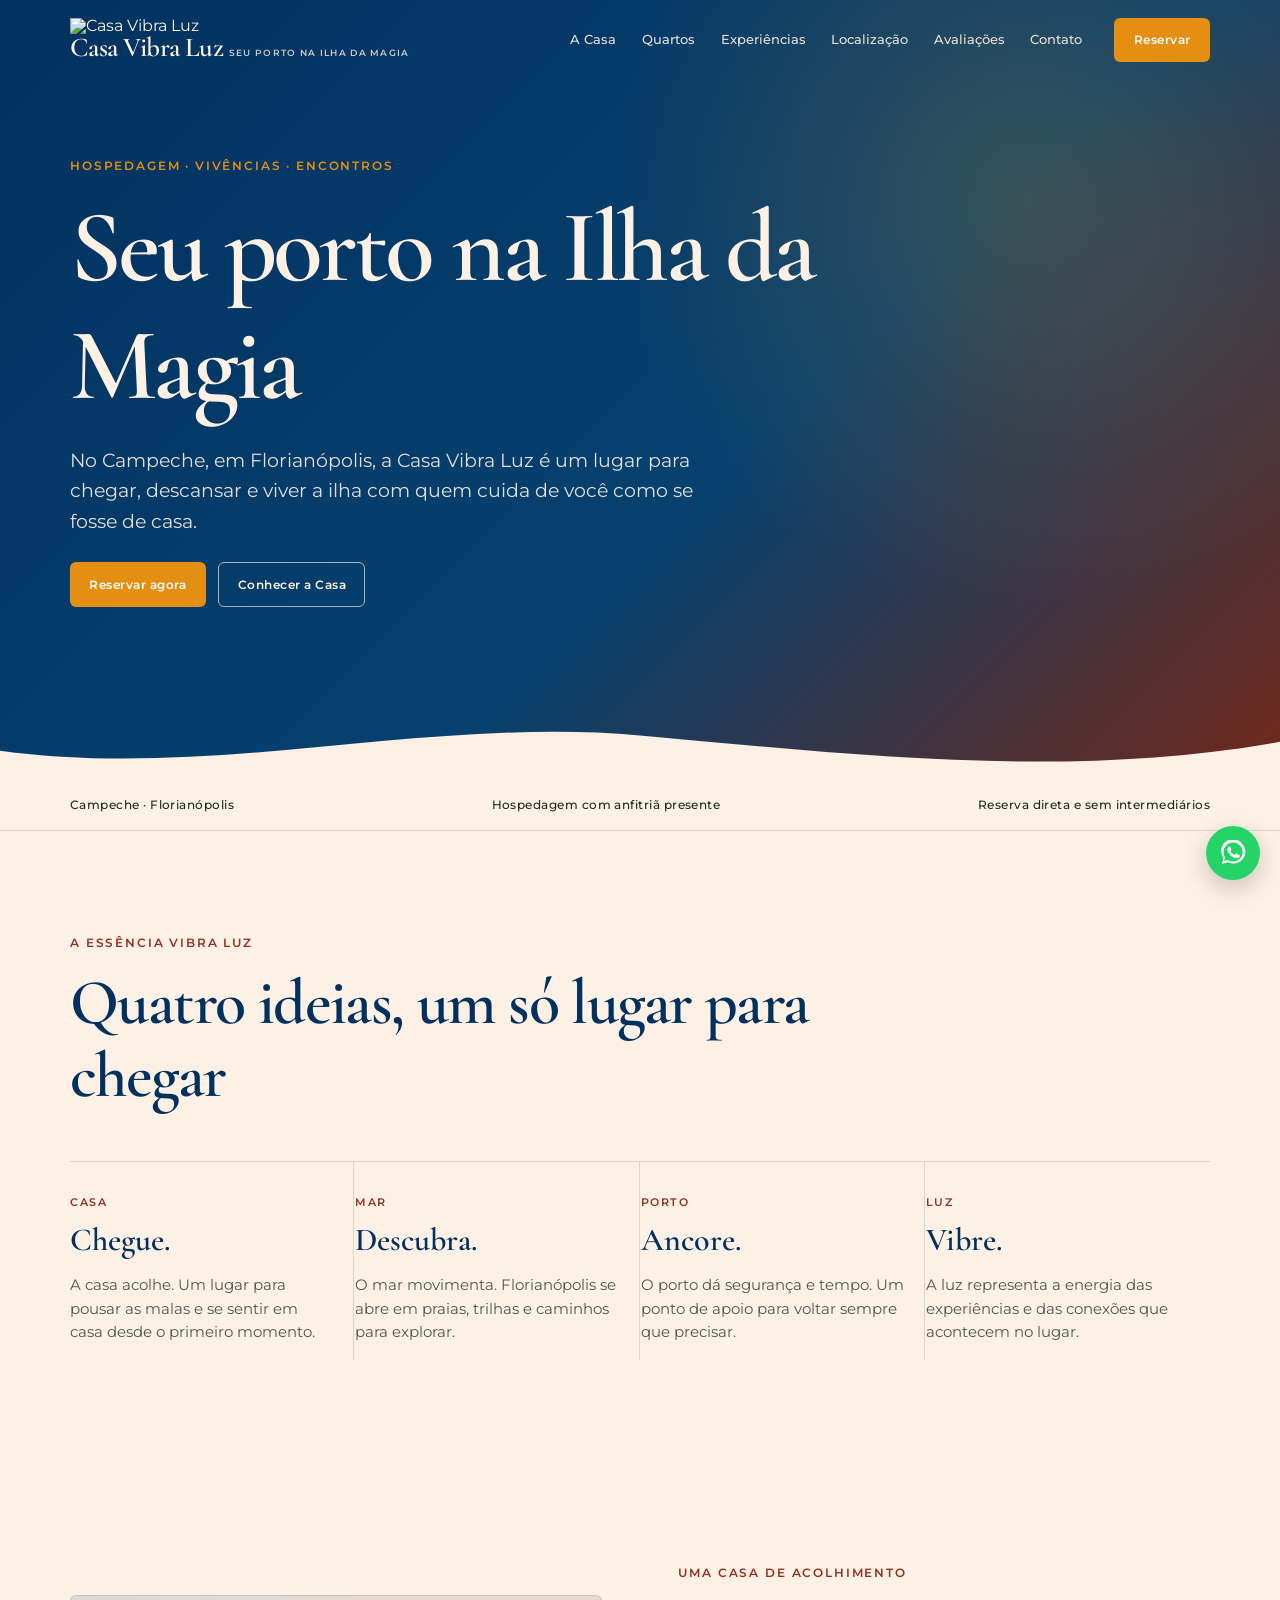
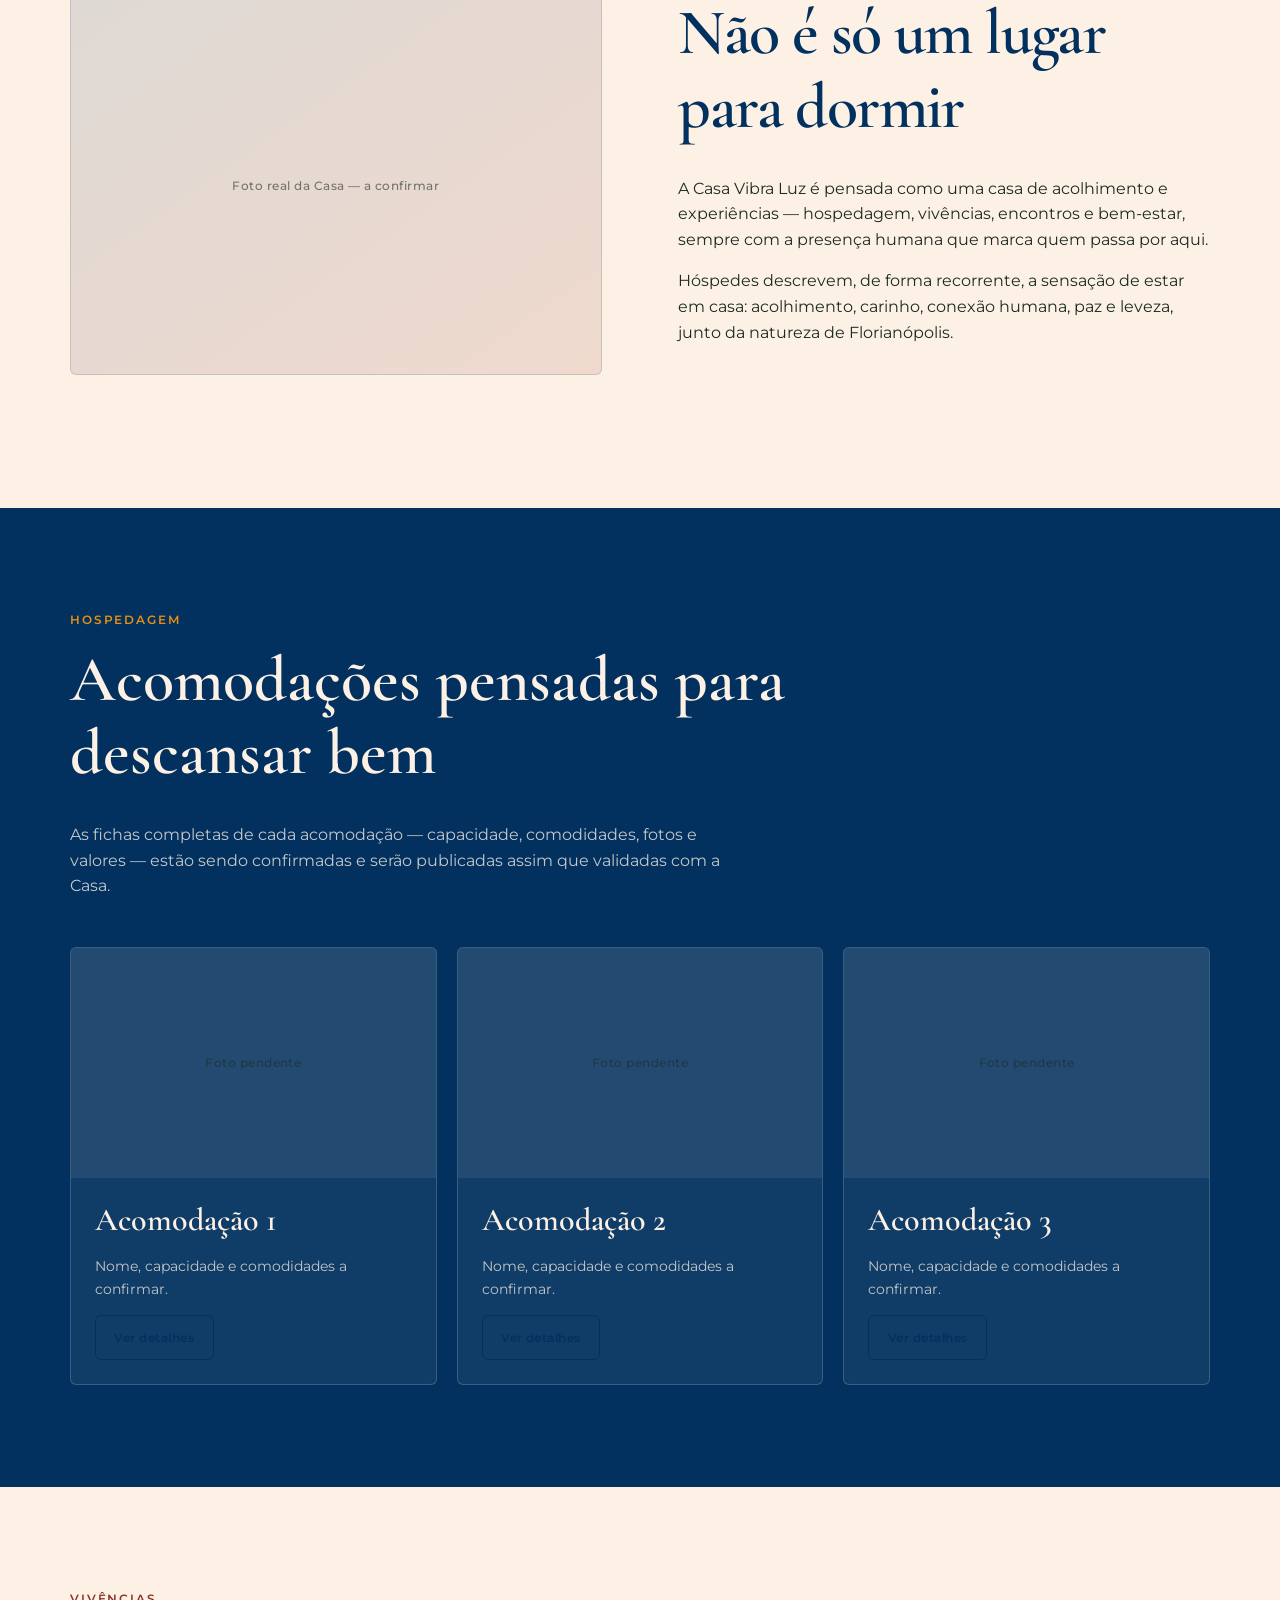
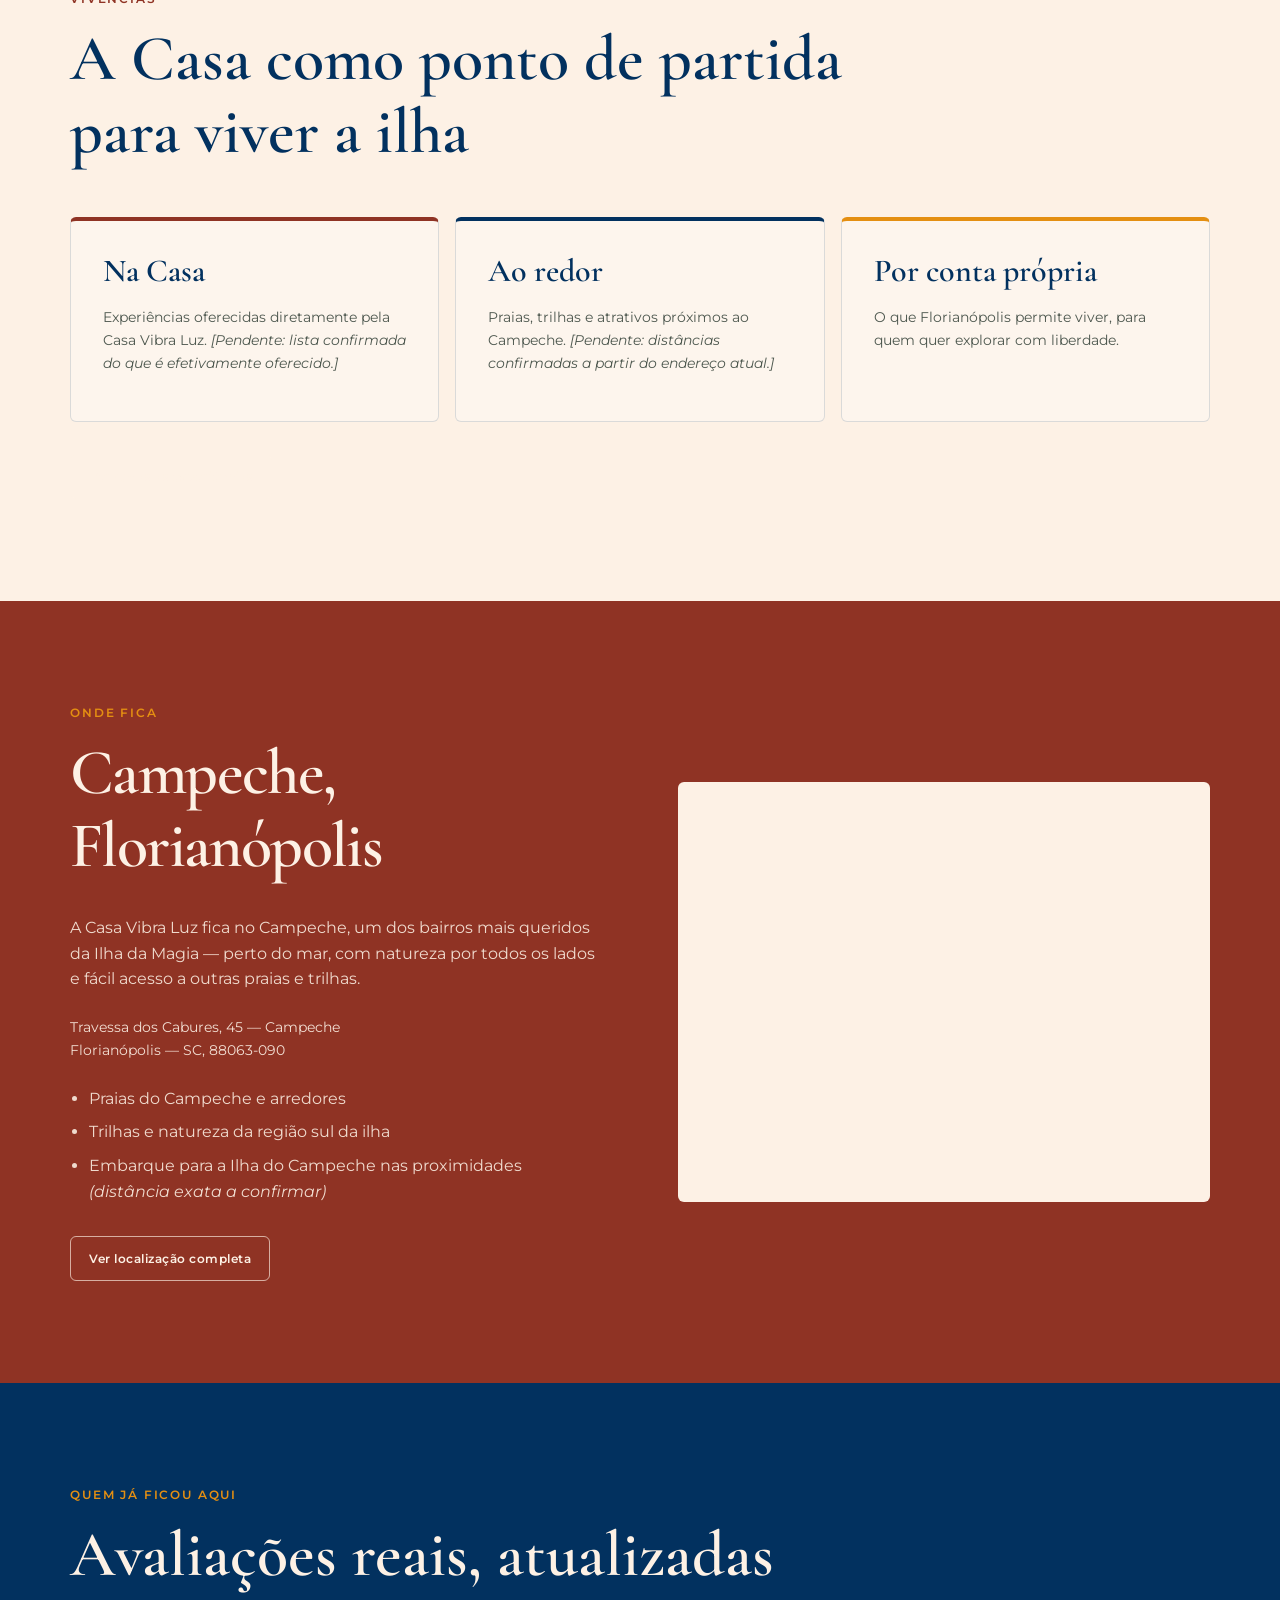
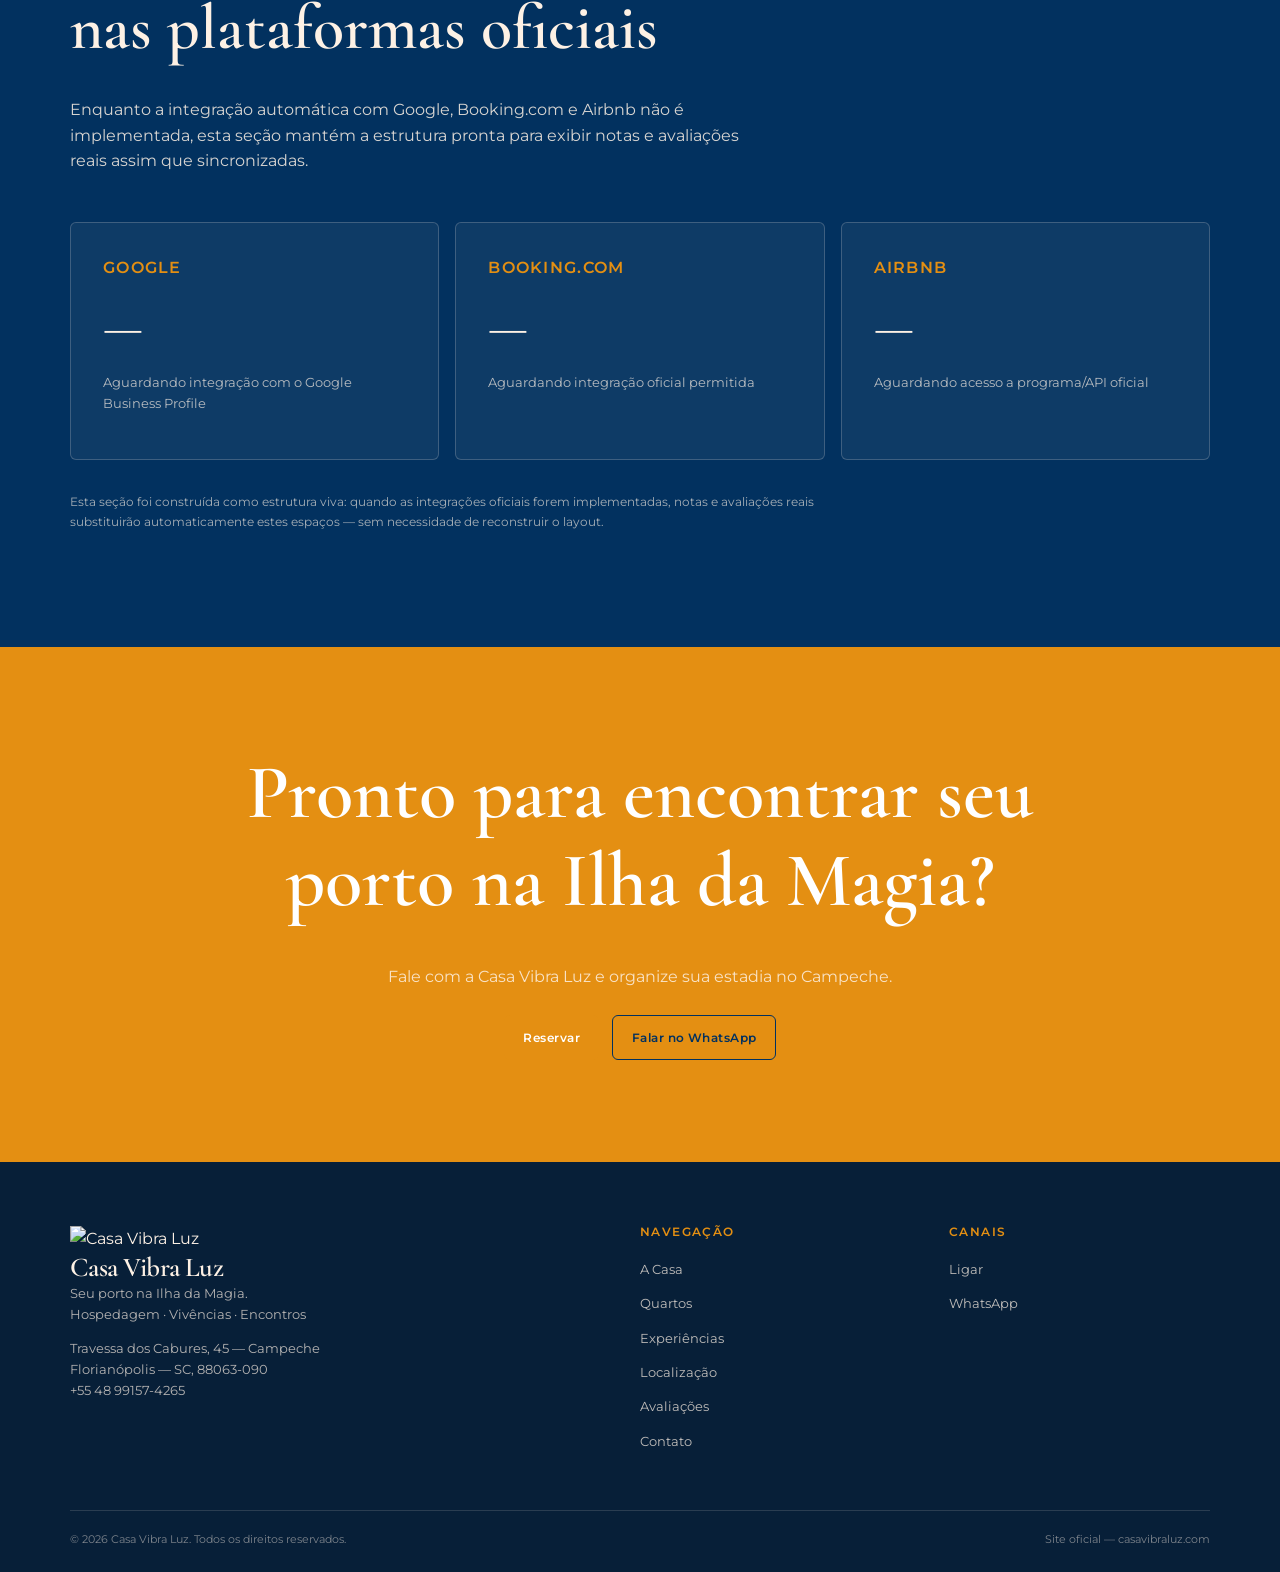
==== commit 6477c857: "Update index.html" ====
--- a/index.html
+++ b/index.html
@@ -1,9 +1,7 @@
 <!DOCTYPE html>
 <html lang="pt-BR">
 <head>
-
 <meta charset="UTF-8">
-
 <meta name="viewport" content="width=device-width, initial-scale=1.0">
 
 <title>Casa Vibra Luz — Seu porto na Ilha da Magia | Hospedagem em Florianópolis</title>
@@ -12,30 +10,27 @@
 
 <link rel="canonical" href="https://casavibraluz.com/">
 
-<!-- ===================== OPEN GRAPH ===================== -->
-
+<!-- Favicon / identidade da marca -->
+<link rel="icon" type="image/png" href="logo-casa-vibra-luz-transparente.png">
+<link rel="apple-touch-icon" href="logo-casa-vibra-luz-transparente.png">
+
+<!-- Open Graph -->
 <meta property="og:type" content="website">
 <meta property="og:site_name" content="Casa Vibra Luz">
 <meta property="og:title" content="Casa Vibra Luz — Seu porto na Ilha da Magia">
 <meta property="og:description" content="Hospedagem, vivências e encontros no Campeche, Florianópolis.">
 <meta property="og:locale" content="pt_BR">
-
-<!-- ===================== FONTES ===================== -->
-
+<meta property="og:image" content="logo-casa-vibra-luz-transparente.png">
+
+<!-- Fontes -->
 <link rel="preconnect" href="https://fonts.googleapis.com">
 <link rel="preconnect" href="https://fonts.gstatic.com" crossorigin>
 
-<link
-  href="https://fonts.googleapis.com/css2?family=Cormorant+Garamond:wght@500;600;700&family=Montserrat:wght@400;500;600;700&display=swap"
-  rel="stylesheet"
->
-
-<!-- ===================== ESTILO ===================== -->
+<link href="https://fonts.googleapis.com/css2?family=Cormorant+Garamond:wght@500;600;700&family=Montserrat:wght@400;500;600;700&display=swap" rel="stylesheet">
 
 <link rel="stylesheet" href="css/styles.css">
 
-<!-- ===================== DADOS ESTRUTURADOS ===================== -->
-
+<!-- Dados estruturados -->
 <script type="application/ld+json">
 {
   "@context": "https://schema.org",
@@ -57,47 +52,30 @@
 
 </head>
 
-
 <body>
 
-<!-- ===================== ACESSIBILIDADE ===================== -->
-
-<a
-  class="somente-leitor"
-  href="#conteudo-principal"
->
+<a class="somente-leitor" href="#conteudo-principal">
   Pular para o conteúdo
 </a>
 
-
-<!-- ========================================================= -->
-<!-- CABEÇALHO -->
-<!-- ========================================================= -->
+<!-- =====================================================
+     CABEÇALHO
+===================================================== -->
 
 <header class="cabecalho">
 
   <div class="container">
 
     <!-- MARCA -->
-
-    <a
-      href="index.html"
-      class="marca"
-      aria-label="Casa Vibra Luz — página inicial"
-    >
-
-      <span class="marca-logo-wrap">
-
-        <img
-          src="logo-casa-vibra-luz-transparente.png"
-          class="marca-logo"
-          alt="Casa Vibra Luz"
-        >
-
-      </span>
-
-      <span class="marca-textos">
-
+    <a href="index.html" class="marca" aria-label="Casa Vibra Luz - início">
+
+      <img
+        src="logo-casa-vibra-luz-transparente.png"
+        alt="Casa Vibra Luz"
+        class="marca-logo"
+      >
+
+      <div class="marca-textos">
         <span class="marca-nome">
           Casa Vibra Luz
         </span>
@@ -105,48 +83,28 @@
         <span class="marca-assinatura">
           Seu porto na Ilha da Magia
         </span>
-
-      </span>
+      </div>
 
     </a>
 
-
     <!-- NAVEGAÇÃO DESKTOP -->
-
-    <nav
-      class="nav-principal"
-      aria-label="Navegação principal"
-    >
-
-      <a href="a-casa.html">
-        A Casa
-      </a>
-
-      <a href="quartos.html">
-        Quartos
-      </a>
-
-      <a href="experiencias.html">
-        Experiências
-      </a>
-
-      <a href="localizacao.html">
-        Localização
-      </a>
-
-      <a href="avaliacoes.html">
-        Avaliações
-      </a>
-
-      <a href="contato.html">
-        Contato
-      </a>
+    <nav class="nav-principal" aria-label="Navegação principal">
+
+      <a href="a-casa.html">A Casa</a>
+
+      <a href="quartos.html">Quartos</a>
+
+      <a href="experiencias.html">Experiências</a>
+
+      <a href="localizacao.html">Localização</a>
+
+      <a href="avaliacoes.html">Avaliações</a>
+
+      <a href="contato.html">Contato</a>
 
     </nav>
 
-
     <!-- AÇÕES -->
-
     <div class="cabecalho-acoes">
 
       <a
@@ -160,7 +118,6 @@
         class="botao-menu"
         aria-label="Abrir menu"
         aria-expanded="false"
-        aria-controls="menu-mobile"
       >
         Menu
       </button>
@@ -172,47 +129,37 @@
 </header>
 
 
-
-<!-- ========================================================= -->
-<!-- MENU MOBILE -->
-<!-- ========================================================= -->
-
-<div
-  class="menu-mobile"
-  id="menu-mobile"
-  aria-hidden="true"
->
-
-  <div class="menu-mobile-topo">
-
-    <a
-      href="index.html"
+<!-- =====================================================
+     MENU MOBILE
+===================================================== -->
+
+<div class="menu-mobile" id="menu-mobile">
+
+  <button
+    class="fechar-menu"
+    aria-label="Fechar menu"
+  >
+    Fechar
+  </button>
+
+
+  <!-- Marca dentro do menu -->
+  <div class="menu-mobile-marca">
+
+    <img
+      src="logo-casa-vibra-luz-transparente.png"
+      alt="Casa Vibra Luz"
       class="menu-logo"
-      aria-label="Casa Vibra Luz — página inicial"
     >
 
-      <img
-        src="logo-casa-vibra-luz-transparente.png"
-        alt="Casa Vibra Luz"
-      >
-
-    </a>
-
-
-    <button
-      class="fechar-menu"
-      aria-label="Fechar menu"
-    >
-      Fechar
-    </button>
-
-  </div>
-
-
-  <nav
-    aria-label="Navegação mobile"
-    class="menu-mobile-links"
-  >
+    <span>
+      Casa Vibra Luz
+    </span>
+
+  </div>
+
+
+  <nav aria-label="Navegação mobile">
 
     <a href="a-casa.html">
       A Casa
@@ -255,35 +202,16 @@
 </div>
 
 
-
-<!-- ========================================================= -->
-<!-- CONTEÚDO -->
-<!-- ========================================================= -->
-
 <main id="conteudo-principal">
 
 
-<!-- ========================================================= -->
-<!-- HERO -->
-<!-- ========================================================= -->
+<!-- =====================================================
+     HERO
+===================================================== -->
 
 <section class="hero">
 
   <div class="container hero-conteudo">
-
-
-    <!-- LOGO DE ENTRADA -->
-
-    <div class="hero-logo-wrap">
-
-      <img
-        src="logo-casa-vibra-luz-transparente.png"
-        class="hero-logo"
-        alt="Casa Vibra Luz"
-      >
-
-    </div>
-
 
     <p class="hero-eyebrow">
       Hospedagem · Vivências · Encontros
@@ -296,8 +224,7 @@
 
 
     <p>
-      No Campeche, em Florianópolis, a Casa Vibra Luz é um lugar para chegar,
-      descansar e viver a ilha com quem cuida de você como se fosse de casa.
+      No Campeche, em Florianópolis, a Casa Vibra Luz é um lugar para chegar, descansar e viver a ilha com quem cuida de você como se fosse de casa.
     </p>
 
 
@@ -310,7 +237,6 @@
         Reservar agora
       </a>
 
-
       <a
         href="a-casa.html"
         class="btn btn-secundario"
@@ -323,7 +249,7 @@
   </div>
 
 
-  <!-- ONDA INSPIRADA NO MAR DO LOGO -->
+  <!-- Onda inspirada no símbolo da marca -->
 
   <div
     class="hero-onda"
@@ -340,8 +266,7 @@
       <path
         d="M0,64 C240,110 480,10 720,40 C960,70 1200,110 1440,50 L1440,110 L0,110 Z"
         fill="#FDF1E5"
-      >
-      </path>
+      ></path>
 
     </svg>
 
@@ -350,10 +275,9 @@
 </section>
 
 
-
-<!-- ========================================================= -->
-<!-- FAIXA DE CONFIANÇA -->
-<!-- ========================================================= -->
+<!-- =====================================================
+     FAIXA DE CONFIANÇA
+===================================================== -->
 
 <div class="faixa-confianca">
 
@@ -376,10 +300,9 @@
 </div>
 
 
-
-<!-- ========================================================= -->
-<!-- LEITURA ESTRATÉGICA -->
-<!-- ========================================================= -->
+<!-- =====================================================
+     LEITURA ESTRATÉGICA
+===================================================== -->
 
 <section class="leitura">
 
@@ -409,12 +332,10 @@
         </h3>
 
         <p>
-          A casa acolhe. Um lugar para pousar as malas e se sentir em casa
-          desde o primeiro momento.
-        </p>
-
-      </div>
-
+          A casa acolhe. Um lugar para pousar as malas e se sentir em casa desde o primeiro momento.
+        </p>
+
+      </div>
 
 
       <div class="leitura-item">
@@ -428,12 +349,10 @@
         </h3>
 
         <p>
-          O mar movimenta. Florianópolis se abre em praias, trilhas e
-          caminhos para explorar.
-        </p>
-
-      </div>
-
+          O mar movimenta. Florianópolis se abre em praias, trilhas e caminhos para explorar.
+        </p>
+
+      </div>
 
 
       <div class="leitura-item">
@@ -447,12 +366,10 @@
         </h3>
 
         <p>
-          O porto dá segurança e tempo. Um ponto de apoio para voltar sempre
-          que precisar.
-        </p>
-
-      </div>
-
+          O porto dá segurança e tempo. Um ponto de apoio para voltar sempre que precisar.
+        </p>
+
+      </div>
 
 
       <div class="leitura-item">
@@ -466,8 +383,7 @@
         </h3>
 
         <p>
-          A luz representa a energia das experiências e das conexões que
-          acontecem no lugar.
+          A luz representa a energia das experiências e das conexões que acontecem no lugar.
         </p>
 
       </div>
@@ -480,10 +396,9 @@
 </section>
 
 
-
-<!-- ========================================================= -->
-<!-- A CASA -->
-<!-- ========================================================= -->
+<!-- =====================================================
+     A CASA
+===================================================== -->
 
 <section class="secao-casa">
 
@@ -501,7 +416,6 @@
       </div>
 
 
-
       <div>
 
         <p class="eyebrow">
@@ -515,16 +429,12 @@
 
 
         <p>
-          A Casa Vibra Luz é pensada como uma casa de acolhimento e
-          experiências — hospedagem, vivências, encontros e bem-estar,
-          sempre com a presença humana que marca quem passa por aqui.
+          A Casa Vibra Luz é pensada como uma casa de acolhimento e experiências — hospedagem, vivências, encontros e bem-estar, sempre com a presença humana que marca quem passa por aqui.
         </p>
 
 
         <p>
-          Hóspedes descrevem, de forma recorrente, a sensação de estar em
-          casa: acolhimento, carinho, conexão humana, paz e leveza, junto
-          da natureza de Florianópolis.
+          Hóspedes descrevem, de forma recorrente, a sensação de estar em casa: acolhimento, carinho, conexão humana, paz e leveza, junto da natureza de Florianópolis.
         </p>
 
 
@@ -545,10 +455,9 @@
 </section>
 
 
-
-<!-- ========================================================= -->
-<!-- QUARTOS -->
-<!-- ========================================================= -->
+<!-- =====================================================
+     QUARTOS
+===================================================== -->
 
 <section
   class="secao-quartos"
@@ -568,9 +477,7 @@
 
 
     <p style="color:rgba(253,241,229,0.78)">
-      As fichas completas de cada acomodação — capacidade, comodidades,
-      fotos e valores — estão sendo confirmadas e serão publicadas assim
-      que validadas com a Casa.
+      As fichas completas de cada acomodação — capacidade, comodidades, fotos e valores — estão sendo confirmadas e serão publicadas assim que validadas com a Casa.
     </p>
 
 
@@ -610,7 +517,6 @@
       </article>
 
 
-
       <article class="card-quarto">
 
         <div class="midia-espaco">
@@ -644,7 +550,6 @@
       </article>
 
 
-
       <article class="card-quarto">
 
         <div class="midia-espaco">
@@ -685,10 +590,9 @@
 </section>
 
 
-
-<!-- ========================================================= -->
-<!-- EXPERIÊNCIAS -->
-<!-- ========================================================= -->
+<!-- =====================================================
+     EXPERIÊNCIAS
+===================================================== -->
 
 <section class="secao-experiencias">
 
@@ -723,7 +627,6 @@
       </div>
 
 
-
       <div class="camada">
 
         <h3>
@@ -740,7 +643,6 @@
       </div>
 
 
-
       <div class="camada">
 
         <h3>
@@ -748,8 +650,7 @@
         </h3>
 
         <p>
-          O que Florianópolis permite viver, para quem quer explorar
-          com liberdade.
+          O que Florianópolis permite viver, para quem quer explorar com liberdade.
         </p>
 
       </div>
@@ -771,10 +672,9 @@
 </section>
 
 
-
-<!-- ========================================================= -->
-<!-- LOCALIZAÇÃO -->
-<!-- ========================================================= -->
+<!-- =====================================================
+     LOCALIZAÇÃO
+===================================================== -->
 
 <section class="secao-localizacao">
 
@@ -796,9 +696,7 @@
 
 
         <p>
-          A Casa Vibra Luz fica no Campeche, um dos bairros mais queridos
-          da Ilha da Magia — perto do mar, com natureza por todos os lados
-          e fácil acesso a outras praias e trilhas.
+          A Casa Vibra Luz fica no Campeche, um dos bairros mais queridos da Ilha da Magia — perto do mar, com natureza por todos os lados e fácil acesso a outras praias e trilhas.
         </p>
 
 
@@ -839,15 +737,13 @@
       </div>
 
 
-
       <div class="mapa-caixa">
 
         <iframe
           title="Mapa — Casa Vibra Luz, Campeche, Florianópolis"
           src="https://www.google.com/maps?q=Travessa+dos+Cabures,+45,+Campeche,+Florian%C3%B3polis+-+SC,+88063-090&output=embed"
           loading="lazy"
-          referrerpolicy="no-referrer-when-downgrade"
-        >
+          referrerpolicy="no-referrer-when-downgrade">
         </iframe>
 
       </div>
@@ -860,10 +756,9 @@
 </section>
 
 
-
-<!-- ========================================================= -->
-<!-- PROVA SOCIAL -->
-<!-- ========================================================= -->
+<!-- =====================================================
+     PROVA SOCIAL
+===================================================== -->
 
 <section class="secao-prova">
 
@@ -880,9 +775,7 @@
 
 
     <p style="color:rgba(253,241,229,0.85)">
-      Enquanto a integração automática com Google, Booking.com e Airbnb
-      não é implementada, esta seção mantém a estrutura pronta para
-      exibir notas e avaliações reais assim que sincronizadas.
+      Enquanto a integração automática com Google, Booking.com e Airbnb não é implementada, esta seção mantém a estrutura pronta para exibir notas e avaliações reais assim que sincronizadas.
     </p>
 
 
@@ -906,7 +799,6 @@
       </div>
 
 
-
       <div class="fonte-card">
 
         <p class="plataforma">
@@ -924,7 +816,6 @@
       </div>
 
 
-
       <div class="fonte-card">
 
         <p class="plataforma">
@@ -946,9 +837,7 @@
 
 
     <p class="aviso-integracao">
-      Esta seção foi construída como estrutura viva: quando as integrações
-      oficiais forem implementadas, notas e avaliações reais substituirão
-      automaticamente estes espaços — sem necessidade de reconstruir o layout.
+      Esta seção foi construída como estrutura viva: quando as integrações oficiais forem implementadas, notas e avaliações reais substituirão automaticamente estes espaços — sem necessidade de reconstruir o layout.
     </p>
 
   </div>
@@ -956,10 +845,9 @@
 </section>
 
 
-
-<!-- ========================================================= -->
-<!-- CTA FINAL -->
-<!-- ========================================================= -->
+<!-- =====================================================
+     CTA FINAL
+===================================================== -->
 
 <section class="secao-cta-final">
 
@@ -986,10 +874,8 @@
 
 
       <a
-        href="https://wa.me/5548991574265"
+        href="contato.html"
         class="btn btn-secundario"
-        target="_blank"
-        rel="noopener"
       >
         Falar no WhatsApp
       </a>
@@ -1004,10 +890,9 @@
 </main>
 
 
-
-<!-- ========================================================= -->
-<!-- RODAPÉ -->
-<!-- ========================================================= -->
+<!-- =====================================================
+     RODAPÉ
+===================================================== -->
 
 <footer class="rodape">
 
@@ -1018,12 +903,17 @@
 
       <div>
 
-        <div class="rodape-logo">
+        <div class="rodape-marca">
 
           <img
             src="logo-casa-vibra-luz-transparente.png"
             alt="Casa Vibra Luz"
+            class="rodape-logo"
           >
+
+          <h3 class="marca-nome">
+            Casa Vibra Luz
+          </h3>
 
         </div>
 
@@ -1047,7 +937,6 @@
         </address>
 
       </div>
-
 
 
       <div>
@@ -1098,7 +987,6 @@
         </ul>
 
       </div>
-
 
 
       <div>
@@ -1156,10 +1044,9 @@
 </footer>
 
 
-
-<!-- ========================================================= -->
-<!-- WHATSAPP FLUTUANTE -->
-<!-- ========================================================= -->
+<!-- =====================================================
+     WHATSAPP
+===================================================== -->
 
 <a
   class="whatsapp-flutuante"
@@ -1188,9 +1075,6 @@
 </a>
 
 
-
-<!-- ===================== JAVASCRIPT ===================== -->
-
 <script src="js/main.js"></script>
 
 </body>
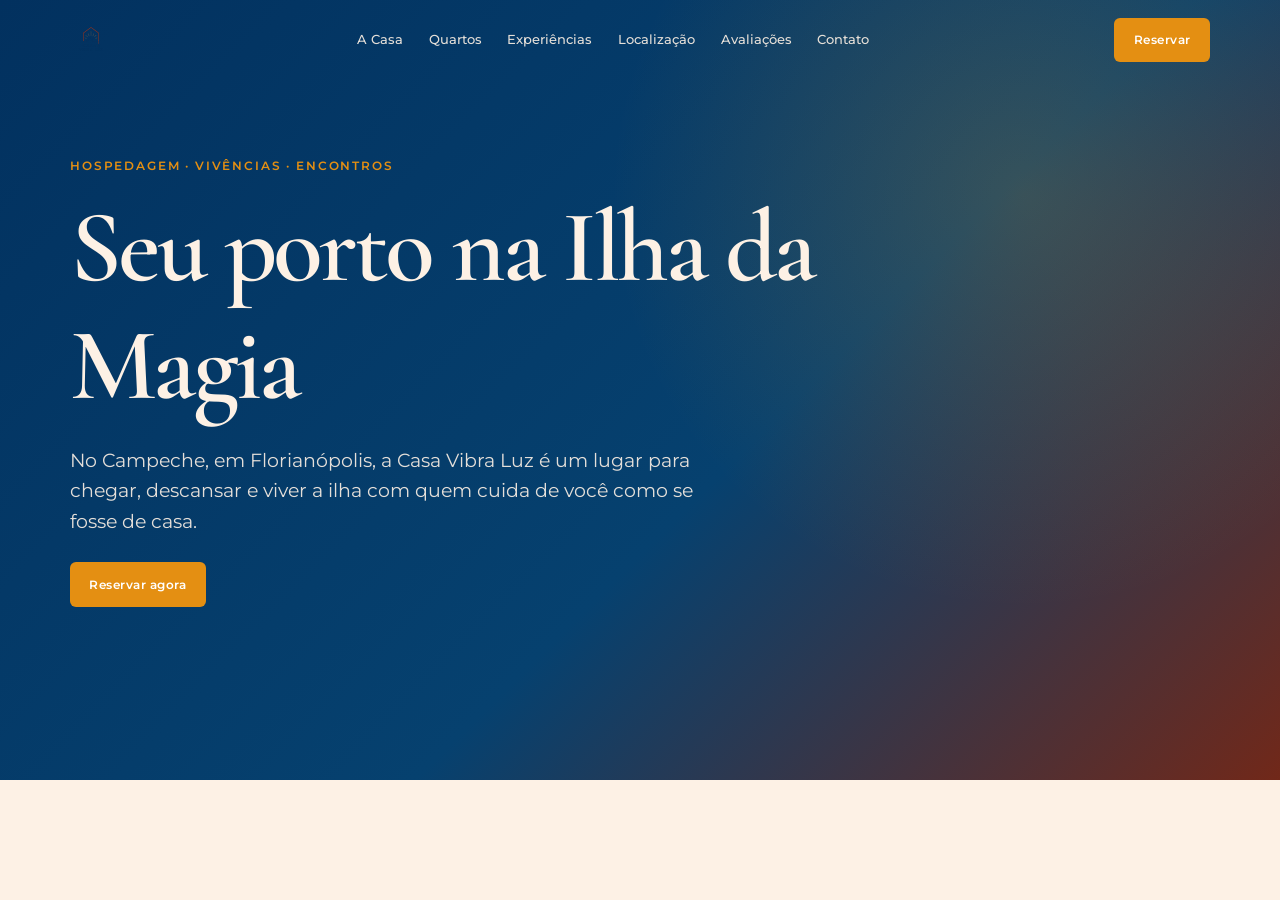
==== commit 7ffa9457: "Update index.html" ====
--- a/index.html
+++ b/index.html
@@ -1,37 +1,107 @@
 <!DOCTYPE html>
 <html lang="pt-BR">
+
 <head>
+
 <meta charset="UTF-8">
-<meta name="viewport" content="width=device-width, initial-scale=1.0">
-
-<title>Casa Vibra Luz — Seu porto na Ilha da Magia | Hospedagem em Florianópolis</title>
-
-<meta name="description" content="Casa Vibra Luz: hospedagem, vivências e encontros no Campeche, Florianópolis. Acolhimento, natureza e conexão a poucos minutos das melhores praias da Ilha da Magia.">
-
-<link rel="canonical" href="https://casavibraluz.com/">
+
+<meta
+  name="viewport"
+  content="width=device-width, initial-scale=1.0"
+>
+
+<title>
+  Casa Vibra Luz — Seu porto na Ilha da Magia | Hospedagem em Florianópolis
+</title>
+
+<meta
+  name="description"
+  content="Casa Vibra Luz: hospedagem, vivências e encontros no Campeche, Florianópolis. Acolhimento, natureza e conexão a poucos minutos das melhores praias da Ilha da Magia."
+>
+
+<link
+  rel="canonical"
+  href="https://casavibraluz.com/"
+>
 
 <!-- Favicon / identidade da marca -->
-<link rel="icon" type="image/png" href="logo-casa-vibra-luz-transparente.png">
-<link rel="apple-touch-icon" href="logo-casa-vibra-luz-transparente.png">
+
+<link
+  rel="icon"
+  type="image/svg+xml"
+  href="logo-casa-vibra-luz-vetorizado.svg"
+>
+
+<link
+  rel="apple-touch-icon"
+  href="logo-casa-vibra-luz-vetorizado.svg"
+>
+
 
 <!-- Open Graph -->
-<meta property="og:type" content="website">
-<meta property="og:site_name" content="Casa Vibra Luz">
-<meta property="og:title" content="Casa Vibra Luz — Seu porto na Ilha da Magia">
-<meta property="og:description" content="Hospedagem, vivências e encontros no Campeche, Florianópolis.">
-<meta property="og:locale" content="pt_BR">
-<meta property="og:image" content="logo-casa-vibra-luz-transparente.png">
+
+<meta
+  property="og:type"
+  content="website"
+>
+
+<meta
+  property="og:site_name"
+  content="Casa Vibra Luz"
+>
+
+<meta
+  property="og:title"
+  content="Casa Vibra Luz — Seu porto na Ilha da Magia"
+>
+
+<meta
+  property="og:description"
+  content="Hospedagem, vivências e encontros no Campeche, Florianópolis."
+>
+
+<meta
+  property="og:locale"
+  content="pt_BR"
+>
+
+<meta
+  property="og:image"
+  content="logo-casa-vibra-luz-vetorizado.svg"
+>
+
 
 <!-- Fontes -->
-<link rel="preconnect" href="https://fonts.googleapis.com">
-<link rel="preconnect" href="https://fonts.gstatic.com" crossorigin>
-
-<link href="https://fonts.googleapis.com/css2?family=Cormorant+Garamond:wght@500;600;700&family=Montserrat:wght@400;500;600;700&display=swap" rel="stylesheet">
-
-<link rel="stylesheet" href="css/styles.css">
+
+<link
+  rel="preconnect"
+  href="https://fonts.googleapis.com"
+>
+
+<link
+  rel="preconnect"
+  href="https://fonts.gstatic.com"
+  crossorigin
+>
+
+<link
+  href="https://fonts.googleapis.com/css2?family=Cormorant+Garamond:wght@500;600;700&family=Montserrat:wght@400;500;600;700&display=swap"
+  rel="stylesheet"
+>
+
+
+<!-- CSS principal -->
+
+<link
+  rel="stylesheet"
+  href="css/styles.css"
+>
+
 
 <!-- Dados estruturados -->
+
 <script type="application/ld+json">
+
 {
   "@context": "https://schema.org",
   "@type": "LodgingBusiness",
@@ -48,15 +118,22 @@
     "addressCountry": "BR"
   }
 }
+
 </script>
 
 </head>
 
+
 <body>
 
-<a class="somente-leitor" href="#conteudo-principal">
+
+<a
+  class="somente-leitor"
+  href="#conteudo-principal"
+>
   Pular para o conteúdo
 </a>
+
 
 <!-- =====================================================
      CABEÇALHO
@@ -66,45 +143,60 @@
 
   <div class="container">
 
+
     <!-- MARCA -->
-    <a href="index.html" class="marca" aria-label="Casa Vibra Luz - início">
+
+    <a
+      href="index.html"
+      class="marca"
+      aria-label="Casa Vibra Luz - início"
+    >
 
       <img
-        src="logo-casa-vibra-luz-transparente.png"
+        src="logo-casa-vibra-luz-vetorizado.svg"
         alt="Casa Vibra Luz"
         class="marca-logo"
       >
 
-      <div class="marca-textos">
-        <span class="marca-nome">
-          Casa Vibra Luz
-        </span>
-
-        <span class="marca-assinatura">
-          Seu porto na Ilha da Magia
-        </span>
-      </div>
-
-    </a>
+    </a>
+
 
     <!-- NAVEGAÇÃO DESKTOP -->
-    <nav class="nav-principal" aria-label="Navegação principal">
-
-      <a href="a-casa.html">A Casa</a>
-
-      <a href="quartos.html">Quartos</a>
-
-      <a href="experiencias.html">Experiências</a>
-
-      <a href="localizacao.html">Localização</a>
-
-      <a href="avaliacoes.html">Avaliações</a>
-
-      <a href="contato.html">Contato</a>
+
+    <nav
+      class="nav-principal"
+      aria-label="Navegação principal"
+    >
+
+      <a href="a-casa.html">
+        A Casa
+      </a>
+
+      <a href="quartos.html">
+        Quartos
+      </a>
+
+      <a href="experiencias.html">
+        Experiências
+      </a>
+
+      <a href="localizacao.html">
+        Localização
+      </a>
+
+      <a href="avaliacoes.html">
+        Avaliações
+      </a>
+
+      <a href="contato.html">
+        Contato
+      </a>
 
     </nav>
 
+
     <!-- AÇÕES -->
+
     <div class="cabecalho-acoes">
 
       <a
@@ -133,7 +225,11 @@
      MENU MOBILE
 ===================================================== -->
 
-<div class="menu-mobile" id="menu-mobile">
+<div
+  class="menu-mobile"
+  id="menu-mobile"
+>
+
 
   <button
     class="fechar-menu"
@@ -143,21 +239,20 @@
   </button>
 
 
-  <!-- Marca dentro do menu -->
+  <!-- LOGO -->
+
   <div class="menu-mobile-marca">
 
     <img
-      src="logo-casa-vibra-luz-transparente.png"
+      src="logo-casa-vibra-luz-vetorizado.svg"
       alt="Casa Vibra Luz"
       class="menu-logo"
     >
 
-    <span>
-      Casa Vibra Luz
-    </span>
-
   </div>
 
+
+  <!-- NAVEGAÇÃO -->
 
   <nav aria-label="Navegação mobile">
 
@@ -187,6 +282,8 @@
 
   </nav>
 
+
+  <!-- RESERVA -->
 
   <div class="cabecalho-acoes">
 
@@ -213,6 +310,7 @@
 
   <div class="container hero-conteudo">
 
+
     <p class="hero-eyebrow">
       Hospedagem · Vivências · Encontros
     </p>
@@ -239,843 +337,4 @@
 
       <a
         href="a-casa.html"
-        class="btn btn-secundario"
-      >
-        Conhecer a Casa
-      </a>
-
-    </div>
-
-  </div>
-
-
-  <!-- Onda inspirada no símbolo da marca -->
-
-  <div
-    class="hero-onda"
-    aria-hidden="true"
-  >
-
-    <svg
-      viewBox="0 0 1440 110"
-      xmlns="http://www.w3.org/2000/svg"
-      preserveAspectRatio="none"
-      style="width:100%;height:70px;display:block;"
-    >
-
-      <path
-        d="M0,64 C240,110 480,10 720,40 C960,70 1200,110 1440,50 L1440,110 L0,110 Z"
-        fill="#FDF1E5"
-      ></path>
-
-    </svg>
-
-  </div>
-
-</section>
-
-
-<!-- =====================================================
-     FAIXA DE CONFIANÇA
-===================================================== -->
-
-<div class="faixa-confianca">
-
-  <div class="container">
-
-    <span>
-      Campeche · Florianópolis
-    </span>
-
-    <span>
-      Hospedagem com anfitriã presente
-    </span>
-
-    <span>
-      Reserva direta e sem intermediários
-    </span>
-
-  </div>
-
-</div>
-
-
-<!-- =====================================================
-     LEITURA ESTRATÉGICA
-===================================================== -->
-
-<section class="leitura">
-
-  <div class="container">
-
-    <p class="eyebrow">
-      A essência Vibra Luz
-    </p>
-
-
-    <h2 class="max-largura-texto">
-      Quatro ideias, um só lugar para chegar
-    </h2>
-
-
-    <div class="leitura-grade">
-
-
-      <div class="leitura-item">
-
-        <p class="passo">
-          Casa
-        </p>
-
-        <h3>
-          Chegue.
-        </h3>
-
-        <p>
-          A casa acolhe. Um lugar para pousar as malas e se sentir em casa desde o primeiro momento.
-        </p>
-
-      </div>
-
-
-      <div class="leitura-item">
-
-        <p class="passo">
-          Mar
-        </p>
-
-        <h3>
-          Descubra.
-        </h3>
-
-        <p>
-          O mar movimenta. Florianópolis se abre em praias, trilhas e caminhos para explorar.
-        </p>
-
-      </div>
-
-
-      <div class="leitura-item">
-
-        <p class="passo">
-          Porto
-        </p>
-
-        <h3>
-          Ancore.
-        </h3>
-
-        <p>
-          O porto dá segurança e tempo. Um ponto de apoio para voltar sempre que precisar.
-        </p>
-
-      </div>
-
-
-      <div class="leitura-item">
-
-        <p class="passo">
-          Luz
-        </p>
-
-        <h3>
-          Vibre.
-        </h3>
-
-        <p>
-          A luz representa a energia das experiências e das conexões que acontecem no lugar.
-        </p>
-
-      </div>
-
-
-    </div>
-
-  </div>
-
-</section>
-
-
-<!-- =====================================================
-     A CASA
-===================================================== -->
-
-<section class="secao-casa">
-
-  <div class="container">
-
-    <div class="duas-colunas">
-
-
-      <div class="midia-espaco">
-
-        <span class="rotulo-placeholder">
-          Foto real da Casa — a confirmar
-        </span>
-
-      </div>
-
-
-      <div>
-
-        <p class="eyebrow">
-          Uma casa de acolhimento
-        </p>
-
-
-        <h2>
-          Não é só um lugar para dormir
-        </h2>
-
-
-        <p>
-          A Casa Vibra Luz é pensada como uma casa de acolhimento e experiências — hospedagem, vivências, encontros e bem-estar, sempre com a presença humana que marca quem passa por aqui.
-        </p>
-
-
-        <p>
-          Hóspedes descrevem, de forma recorrente, a sensação de estar em casa: acolhimento, carinho, conexão humana, paz e leveza, junto da natureza de Florianópolis.
-        </p>
-
-
-        <a
-          href="a-casa.html"
-          class="btn btn-secundario claro"
-        >
-          Conhecer a Casa
-        </a>
-
-      </div>
-
-
-    </div>
-
-  </div>
-
-</section>
-
-
-<!-- =====================================================
-     QUARTOS
-===================================================== -->
-
-<section
-  class="secao-quartos"
-  id="quartos"
->
-
-  <div class="container">
-
-    <p class="eyebrow">
-      Hospedagem
-    </p>
-
-
-    <h2 class="max-largura-texto">
-      Acomodações pensadas para descansar bem
-    </h2>
-
-
-    <p style="color:rgba(253,241,229,0.78)">
-      As fichas completas de cada acomodação — capacidade, comodidades, fotos e valores — estão sendo confirmadas e serão publicadas assim que validadas com a Casa.
-    </p>
-
-
-    <div class="grade-cards">
-
-
-      <article class="card-quarto">
-
-        <div class="midia-espaco">
-
-          <span class="rotulo-placeholder">
-            Foto pendente
-          </span>
-
-        </div>
-
-
-        <div class="card-quarto-corpo">
-
-          <h3>
-            Acomodação 1
-          </h3>
-
-          <p>
-            Nome, capacidade e comodidades a confirmar.
-          </p>
-
-          <a
-            href="quartos.html"
-            class="btn btn-secundario"
-          >
-            Ver detalhes
-          </a>
-
-        </div>
-
-      </article>
-
-
-      <article class="card-quarto">
-
-        <div class="midia-espaco">
-
-          <span class="rotulo-placeholder">
-            Foto pendente
-          </span>
-
-        </div>
-
-
-        <div class="card-quarto-corpo">
-
-          <h3>
-            Acomodação 2
-          </h3>
-
-          <p>
-            Nome, capacidade e comodidades a confirmar.
-          </p>
-
-          <a
-            href="quartos.html"
-            class="btn btn-secundario"
-          >
-            Ver detalhes
-          </a>
-
-        </div>
-
-      </article>
-
-
-      <article class="card-quarto">
-
-        <div class="midia-espaco">
-
-          <span class="rotulo-placeholder">
-            Foto pendente
-          </span>
-
-        </div>
-
-
-        <div class="card-quarto-corpo">
-
-          <h3>
-            Acomodação 3
-          </h3>
-
-          <p>
-            Nome, capacidade e comodidades a confirmar.
-          </p>
-
-          <a
-            href="quartos.html"
-            class="btn btn-secundario"
-          >
-            Ver detalhes
-          </a>
-
-        </div>
-
-      </article>
-
-
-    </div>
-
-  </div>
-
-</section>
-
-
-<!-- =====================================================
-     EXPERIÊNCIAS
-===================================================== -->
-
-<section class="secao-experiencias">
-
-  <div class="container">
-
-    <p class="eyebrow">
-      Vivências
-    </p>
-
-
-    <h2 class="max-largura-texto">
-      A Casa como ponto de partida para viver a ilha
-    </h2>
-
-
-    <div class="camadas">
-
-
-      <div class="camada">
-
-        <h3>
-          Na Casa
-        </h3>
-
-        <p>
-          Experiências oferecidas diretamente pela Casa Vibra Luz.
-          <em>
-            [Pendente: lista confirmada do que é efetivamente oferecido.]
-          </em>
-        </p>
-
-      </div>
-
-
-      <div class="camada">
-
-        <h3>
-          Ao redor
-        </h3>
-
-        <p>
-          Praias, trilhas e atrativos próximos ao Campeche.
-          <em>
-            [Pendente: distâncias confirmadas a partir do endereço atual.]
-          </em>
-        </p>
-
-      </div>
-
-
-      <div class="camada">
-
-        <h3>
-          Por conta própria
-        </h3>
-
-        <p>
-          O que Florianópolis permite viver, para quem quer explorar com liberdade.
-        </p>
-
-      </div>
-
-
-    </div>
-
-
-    <a
-      href="experiencias.html"
-      class="btn btn-secundario claro mt-grande"
-      style="margin-top:2rem;"
-    >
-      Ver todas as experiências
-    </a>
-
-  </div>
-
-</section>
-
-
-<!-- =====================================================
-     LOCALIZAÇÃO
-===================================================== -->
-
-<section class="secao-localizacao">
-
-  <div class="container">
-
-    <div class="duas-colunas">
-
-
-      <div>
-
-        <p class="eyebrow">
-          Onde fica
-        </p>
-
-
-        <h2>
-          Campeche, Florianópolis
-        </h2>
-
-
-        <p>
-          A Casa Vibra Luz fica no Campeche, um dos bairros mais queridos da Ilha da Magia — perto do mar, com natureza por todos os lados e fácil acesso a outras praias e trilhas.
-        </p>
-
-
-        <address>
-          Travessa dos Cabures, 45 — Campeche<br>
-          Florianópolis — SC, 88063-090
-        </address>
-
-
-        <ul class="lista-territorio">
-
-          <li>
-            Praias do Campeche e arredores
-          </li>
-
-          <li>
-            Trilhas e natureza da região sul da ilha
-          </li>
-
-          <li>
-            Embarque para a Ilha do Campeche nas proximidades
-            <em>
-              (distância exata a confirmar)
-            </em>
-          </li>
-
-        </ul>
-
-
-        <a
-          href="localizacao.html"
-          class="btn btn-secundario claro"
-          style="margin-top:1.5rem;"
-        >
-          Ver localização completa
-        </a>
-
-      </div>
-
-
-      <div class="mapa-caixa">
-
-        <iframe
-          title="Mapa — Casa Vibra Luz, Campeche, Florianópolis"
-          src="https://www.google.com/maps?q=Travessa+dos+Cabures,+45,+Campeche,+Florian%C3%B3polis+-+SC,+88063-090&output=embed"
-          loading="lazy"
-          referrerpolicy="no-referrer-when-downgrade">
-        </iframe>
-
-      </div>
-
-
-    </div>
-
-  </div>
-
-</section>
-
-
-<!-- =====================================================
-     PROVA SOCIAL
-===================================================== -->
-
-<section class="secao-prova">
-
-  <div class="container">
-
-    <p class="eyebrow">
-      Quem já ficou aqui
-    </p>
-
-
-    <h2 class="max-largura-texto">
-      Avaliações reais, atualizadas nas plataformas oficiais
-    </h2>
-
-
-    <p style="color:rgba(253,241,229,0.85)">
-      Enquanto a integração automática com Google, Booking.com e Airbnb não é implementada, esta seção mantém a estrutura pronta para exibir notas e avaliações reais assim que sincronizadas.
-    </p>
-
-
-    <div class="fontes-avaliacao">
-
-
-      <div class="fonte-card">
-
-        <p class="plataforma">
-          Google
-        </p>
-
-        <p class="nota-pendente">
-          —
-        </p>
-
-        <p class="status">
-          Aguardando integração com o Google Business Profile
-        </p>
-
-      </div>
-
-
-      <div class="fonte-card">
-
-        <p class="plataforma">
-          Booking.com
-        </p>
-
-        <p class="nota-pendente">
-          —
-        </p>
-
-        <p class="status">
-          Aguardando integração oficial permitida
-        </p>
-
-      </div>
-
-
-      <div class="fonte-card">
-
-        <p class="plataforma">
-          Airbnb
-        </p>
-
-        <p class="nota-pendente">
-          —
-        </p>
-
-        <p class="status">
-          Aguardando acesso a programa/API oficial
-        </p>
-
-      </div>
-
-
-    </div>
-
-
-    <p class="aviso-integracao">
-      Esta seção foi construída como estrutura viva: quando as integrações oficiais forem implementadas, notas e avaliações reais substituirão automaticamente estes espaços — sem necessidade de reconstruir o layout.
-    </p>
-
-  </div>
-
-</section>
-
-
-<!-- =====================================================
-     CTA FINAL
-===================================================== -->
-
-<section class="secao-cta-final">
-
-  <div class="container">
-
-    <h2>
-      Pronto para encontrar seu porto na Ilha da Magia?
-    </h2>
-
-
-    <p style="color:rgba(253,241,229,0.85)">
-      Fale com a Casa Vibra Luz e organize sua estadia no Campeche.
-    </p>
-
-
-    <div class="hero-acoes">
-
-      <a
-        href="contato.html#reservar"
-        class="btn btn-primario"
-      >
-        Reservar
-      </a>
-
-
-      <a
-        href="contato.html"
-        class="btn btn-secundario"
-      >
-        Falar no WhatsApp
-      </a>
-
-    </div>
-
-  </div>
-
-</section>
-
-
-</main>
-
-
-<!-- =====================================================
-     RODAPÉ
-===================================================== -->
-
-<footer class="rodape">
-
-  <div class="container">
-
-    <div class="rodape-grade">
-
-
-      <div>
-
-        <div class="rodape-marca">
-
-          <img
-            src="logo-casa-vibra-luz-transparente.png"
-            alt="Casa Vibra Luz"
-            class="rodape-logo"
-          >
-
-          <h3 class="marca-nome">
-            Casa Vibra Luz
-          </h3>
-
-        </div>
-
-
-        <p>
-          Seu porto na Ilha da Magia.<br>
-          Hospedagem · Vivências · Encontros
-        </p>
-
-
-        <address>
-
-          Travessa dos Cabures, 45 — Campeche<br>
-
-          Florianópolis — SC, 88063-090<br>
-
-          <a href="tel:+5548991574265">
-            +55 48 99157-4265
-          </a>
-
-        </address>
-
-      </div>
-
-
-      <div>
-
-        <h3>
-          Navegação
-        </h3>
-
-
-        <ul>
-
-          <li>
-            <a href="a-casa.html">
-              A Casa
-            </a>
-          </li>
-
-          <li>
-            <a href="quartos.html">
-              Quartos
-            </a>
-          </li>
-
-          <li>
-            <a href="experiencias.html">
-              Experiências
-            </a>
-          </li>
-
-          <li>
-            <a href="localizacao.html">
-              Localização
-            </a>
-          </li>
-
-          <li>
-            <a href="avaliacoes.html">
-              Avaliações
-            </a>
-          </li>
-
-          <li>
-            <a href="contato.html">
-              Contato
-            </a>
-          </li>
-
-        </ul>
-
-      </div>
-
-
-      <div>
-
-        <h3>
-          Canais
-        </h3>
-
-
-        <ul>
-
-          <li>
-            <a href="tel:+5548991574265">
-              Ligar
-            </a>
-          </li>
-
-          <li>
-            <a
-              href="https://wa.me/5548991574265"
-              target="_blank"
-              rel="noopener"
-            >
-              WhatsApp
-            </a>
-          </li>
-
-        </ul>
-
-      </div>
-
-
-    </div>
-
-
-    <div class="rodape-base">
-
-      <span>
-        &copy;
-        <span data-ano-atual>
-          2026
-        </span>
-        Casa Vibra Luz. Todos os direitos reservados.
-      </span>
-
-
-      <span>
-        Site oficial — casavibraluz.com
-      </span>
-
-    </div>
-
-  </div>
-
-</footer>
-
-
-<!-- =====================================================
-     WHATSAPP
-===================================================== -->
-
-<a
-  class="whatsapp-flutuante"
-  href="https://wa.me/5548991574265"
-  target="_blank"
-  rel="noopener"
-  aria-label="Falar no WhatsApp"
->
-
-  <svg
-    width="26"
-    height="26"
-    viewBox="0 0 24 24"
-    fill="none"
-    xmlns="http://www.w3.org/2000/svg"
-    aria-hidden="true"
-  >
-
-    <path
-      d="M20.5 3.5A10.7 10.7 0 0 0 3.3 16.4L2 22l5.8-1.5a10.7 10.7 0 0 0 15.6-9.5c0-2.9-1.1-5.6-3.1-7.6Zm-8.4 16.4h-.1a8.9 8.9 0 0 1-4.5-1.2l-.3-.2-3.4.9.9-3.3-.2-.3a8.9 8.9 0 1 1 16.5-4.7 8.9 8.9 0 0 1-8.9 8.8Zm4.9-6.6c-.3-.1-1.6-.8-1.8-.9-.2-.1-.4-.1-.6.1-.2.3-.7.9-.8 1-.2.2-.3.2-.5.1a7.2 7.2 0 0 1-2.1-1.3 8 8 0 0 1-1.5-1.8c-.1-.2 0-.4.1-.5l.4-.4c.1-.2.2-.3.2-.5.1-.2 0-.4 0-.5l-.8-1.9c-.2-.5-.4-.4-.6-.4h-.5c-.2 0-.5.1-.7.3-.3.3-1 1-1 2.3s1 2.7 1.1 2.9c.1.2 2 3.1 4.9 4.3.7.3 1.2.5 1.7.6.7.2 1.3.2 1.8.1.5-.1 1.6-.7 1.9-1.3.2-.6.2-1.1.2-1.2-.1-.1-.3-.2-.6-.3Z"
-      fill="currentColor"
-    />
-
-  </svg>
-
-</a>
-
-
-<script src="js/main.js"></script>
-
-</body>
-</html>
+       
--- a/css/styles.css
+++ b/css/styles.css
@@ -34,30 +34,24 @@
   scroll-behavior: smooth;
 }
 
-@media (prefers-reduced-motion: reduce) {
-  html {
-    scroll-behavior: auto;
-  }
-
-  * {
-    animation-duration: 0.01ms !important;
-    animation-iteration-count: 1 !important;
-    transition-duration: 0.01ms !important;
-  }
-}
-
 body {
   margin: 0;
+  width: 100%;
+  min-width: 0;
+  overflow-x: hidden;
+
   font-family: var(--fonte-corpo);
   font-weight: 400;
   color: var(--texto-principal);
   background: var(--off-white);
   line-height: 1.6;
+
   -webkit-font-smoothing: antialiased;
 }
 
 img {
   max-width: 100%;
+  height: auto;
   display: block;
 }
 
@@ -106,7 +100,8 @@
   width: 100%;
   max-width: var(--largura-maxima);
   margin: 0 auto;
-  padding: 0 1.25rem;
+  padding-left: 1.25rem;
+  padding-right: 1.25rem;
 }
 
 section {
@@ -160,8 +155,11 @@
   left: 0;
   width: 100%;
   z-index: 1000;
+
   padding: 1.1rem 0;
-  color: var(--off-white);
+
+  color: var(--off-white);
+
   transition:
     background 0.25s ease,
     box-shadow 0.25s ease,
@@ -172,7 +170,10 @@
   display: flex;
   align-items: center;
   justify-content: space-between;
+
   gap: 2rem;
+
+  min-width: 0;
 }
 
 .cabecalho.rolado,
@@ -183,58 +184,124 @@
   box-shadow: 0 2px 18px rgba(2, 49, 95, 0.08);
 }
 
+/* ==========================================================================
+   MARCA / LOGO
+   ========================================================================== */
+
 .marca {
   display: inline-flex;
+  align-items: center;
+
+  gap: 10px;
+
+  flex: 0 1 auto;
+  flex-shrink: 1;
+
+  min-width: 0;
+
+  line-height: 1;
+}
+
+.marca-logo {
+  width: 42px !important;
+  height: 42px !important;
+
+  max-width: 42px !important;
+  min-width: 42px !important;
+
+  object-fit: contain;
+
+  display: block;
+  flex: 0 0 42px;
+}
+
+.marca-textos {
+  display: flex;
   flex-direction: column;
-  flex-shrink: 0;
-  line-height: 1;
+  justify-content: center;
+
+  min-width: 0;
 }
 
 .marca-nome {
+  display: block;
+
   font-family: var(--fonte-display);
   font-size: 1.7rem;
   font-weight: 600;
+
   letter-spacing: -0.02em;
+
   color: inherit;
+
   margin: 0;
+
+  white-space: nowrap;
 }
 
 .marca-assinatura {
+  display: block;
+
   margin-top: 0.28rem;
+
   font-size: 0.58rem;
   font-weight: 600;
+
   letter-spacing: 0.14em;
   text-transform: uppercase;
+
   opacity: 0.8;
-}
+
+  white-space: nowrap;
+}
+
+/* ==========================================================================
+   NAVEGAÇÃO DESKTOP
+   ========================================================================== */
 
 .nav-principal {
+  flex: 1 1 auto;
+
+  min-width: 0;
+
   display: flex;
   align-items: center;
   justify-content: center;
+
   gap: clamp(0.9rem, 2vw, 1.7rem);
+
   margin-left: auto;
 }
 
 .nav-principal a {
   position: relative;
+
   font-size: 0.82rem;
   font-weight: 500;
+
   white-space: nowrap;
+
   opacity: 0.9;
+
   transition: opacity 0.2s ease;
 }
 
 .nav-principal a::after {
   content: "";
+
   position: absolute;
+
   left: 0;
   bottom: -0.4rem;
+
   width: 100%;
   height: 1px;
+
   background: currentColor;
+
   transform: scaleX(0);
   transform-origin: right;
+
   transition: transform 0.2s ease;
 }
 
@@ -249,10 +316,17 @@
   transform-origin: left;
 }
 
+/* ==========================================================================
+   AÇÕES DO CABEÇALHO
+   ========================================================================== */
+
 .cabecalho-acoes {
   display: flex;
   align-items: center;
+
   gap: 0.75rem;
+
+  flex-shrink: 0;
 }
 
 /* ==========================================================================
@@ -261,16 +335,24 @@
 
 .btn {
   display: inline-flex;
+
   align-items: center;
   justify-content: center;
+
   min-height: 2.8rem;
+
   padding: 0.72rem 1.15rem;
+
   border: 1px solid transparent;
   border-radius: var(--raio);
+
   font-size: 0.76rem;
   font-weight: 600;
+
   letter-spacing: 0.04em;
+
   text-align: center;
+
   transition:
     background 0.2s ease,
     color 0.2s ease,
@@ -293,6 +375,7 @@
 
 .btn-secundario {
   border-color: currentColor;
+
   color: var(--azul-marinho);
   background: transparent;
 }
@@ -314,11 +397,16 @@
 
 .botao-menu {
   display: none;
+
   border: 1px solid currentColor;
+
   background: transparent;
   color: inherit;
+
   border-radius: var(--raio);
+
   padding: 0.65rem 0.85rem;
+
   font-size: 0.76rem;
   font-weight: 600;
 }
@@ -330,23 +418,34 @@
 .menu-mobile {
   position: fixed;
   inset: 0;
+
   z-index: 2000;
+
   display: flex;
+
   flex-direction: column;
   justify-content: center;
   align-items: center;
+
   gap: 2rem;
+
   padding: 2rem;
+
   background: var(--azul-marinho);
   color: var(--off-white);
+
   opacity: 0;
   visibility: hidden;
   pointer-events: none;
+
   transform: translateY(-10px);
+
   transition:
     opacity 0.25s ease,
     transform 0.25s ease,
     visibility 0.25s ease;
+
+  overflow-y: auto;
 }
 
 .menu-mobile.aberto {
@@ -358,25 +457,71 @@
 
 .fechar-menu {
   position: absolute;
+
   top: 1.5rem;
   right: 1.25rem;
+
   border: 1px solid rgba(253, 241, 229, 0.6);
+
   background: transparent;
   color: var(--off-white);
+
   padding: 0.6rem 0.9rem;
+
   border-radius: var(--raio);
+}
+
+/* Logo dentro do menu */
+
+.menu-mobile-marca {
+  display: flex;
+
+  flex-direction: column;
+  align-items: center;
+  justify-content: center;
+
+  gap: 0.7rem;
+
+  margin-bottom: 1rem;
+
+  text-align: center;
+}
+
+.menu-logo {
+  width: 76px !important;
+  height: 76px !important;
+
+  max-width: 76px !important;
+  min-width: 76px !important;
+
+  object-fit: contain;
+
+  display: block;
+}
+
+.menu-mobile-marca span {
+  font-family: var(--fonte-display);
+
+  font-size: 1.6rem;
+  font-weight: 600;
+
+  color: var(--off-white);
 }
 
 .menu-mobile nav {
   display: flex;
+
   flex-direction: column;
   align-items: center;
+
   gap: 1rem;
 }
 
 .menu-mobile nav a {
   font-family: var(--fonte-display);
+
   font-size: clamp(1.8rem, 7vw, 3rem);
+
   line-height: 1;
 }
 
@@ -390,12 +535,17 @@
 
 .hero {
   position: relative;
+
   min-height: min(780px, 100vh);
+
   display: flex;
   align-items: center;
+
   overflow: hidden;
+
   padding-top: 8rem;
   padding-bottom: 9rem;
+
   background:
     linear-gradient(
       135deg,
@@ -403,19 +553,23 @@
       #06416f 58%,
       var(--terracota-escuro) 100%
     );
+
   color: var(--off-white);
 }
 
 .hero::before {
   content: "";
+
   position: absolute;
   inset: 0;
+
   background:
     radial-gradient(
       circle at 80% 25%,
       rgba(228, 143, 18, 0.22),
       transparent 35%
     );
+
   pointer-events: none;
 }
 
@@ -426,24 +580,33 @@
 
 .hero h1 {
   max-width: 800px;
+
   margin-bottom: 1.25rem;
-  color: var(--off-white);
+
+  color: var(--off-white);
+
   font-size: clamp(3.4rem, 8vw, 7rem);
+
   letter-spacing: -0.035em;
 }
 
 .hero-conteudo > p:not(.hero-eyebrow) {
   max-width: 650px;
+
   font-size: clamp(1rem, 2vw, 1.2rem);
+
   color: rgba(253, 241, 229, 0.9);
 }
 
 .hero-eyebrow,
 .eyebrow {
   margin-bottom: 0.85rem;
+
   font-size: 0.72rem;
   font-weight: 600;
+
   letter-spacing: 0.16em;
+
   text-transform: uppercase;
 }
 
@@ -457,13 +620,17 @@
 
 .hero-acoes {
   display: flex;
+
   flex-wrap: wrap;
+
   gap: 0.8rem;
+
   margin-top: 1.6rem;
 }
 
 .hero .btn-secundario {
   color: var(--off-white);
+
   border-color: rgba(253, 241, 229, 0.65);
 }
 
@@ -474,10 +641,13 @@
 
 .hero-onda {
   position: absolute;
+
   right: 0;
   bottom: 0;
   left: 0;
+
   z-index: 3;
+
   line-height: 0;
 }
 
@@ -487,14 +657,18 @@
 
 .faixa-confianca {
   background: var(--off-white);
+
   border-bottom: 1px solid var(--linha-suave);
 }
 
 .faixa-confianca .container {
   display: flex;
+
   align-items: center;
   justify-content: space-between;
+
   gap: 1rem;
+
   padding-top: 1rem;
   padding-bottom: 1rem;
 }
@@ -502,7 +676,9 @@
 .faixa-confianca span {
   font-size: 0.72rem;
   font-weight: 500;
+
   letter-spacing: 0.04em;
+
   text-align: center;
 }
 
@@ -520,19 +696,25 @@
 
 .leitura h2 {
   font-size: clamp(2.4rem, 5vw, 4.4rem);
+
   letter-spacing: -0.025em;
 }
 
 .leitura-grade {
   display: grid;
+
   grid-template-columns: repeat(4, 1fr);
+
   gap: 1px;
+
   margin-top: 3rem;
+
   border-top: 1px solid var(--linha-suave);
 }
 
 .leitura-item {
   padding: 2rem 1.2rem 0 0;
+
   border-right: 1px solid var(--linha-suave);
 }
 
@@ -542,10 +724,14 @@
 
 .leitura-item .passo {
   margin-bottom: 0.6rem;
+
   color: var(--terracota);
+
   font-size: 0.7rem;
   font-weight: 600;
+
   letter-spacing: 0.14em;
+
   text-transform: uppercase;
 }
 
@@ -555,11 +741,12 @@
 
 .leitura-item p:last-child {
   font-size: 0.92rem;
+
   color: rgba(28, 43, 34, 0.78);
 }
 
 /* ==========================================================================
-   TÍTULOS DE PÁGINAS INTERNAS
+   TÍTULOS INTERNOS
    ========================================================================== */
 
 .pagina-interna {
@@ -569,25 +756,32 @@
 .cabecalho-pagina {
   padding-top: 11rem;
   padding-bottom: 6rem;
+
   background: var(--azul-marinho);
+
   color: var(--off-white);
 }
 
 .cabecalho-pagina h1 {
   max-width: 850px;
-  color: var(--off-white);
+
+  color: var(--off-white);
+
   font-size: clamp(3rem, 7vw, 6rem);
+
   letter-spacing: -0.035em;
 }
 
 .cabecalho-pagina > .container > p:last-child {
   max-width: 700px;
+
   color: rgba(253, 241, 229, 0.88);
+
   font-size: 1.05rem;
 }
 
 /* ==========================================================================
-   SEÇÃO CASA
+   CASA
    ========================================================================== */
 
 .secao-casa {
@@ -596,8 +790,11 @@
 
 .duas-colunas {
   display: grid;
+
   grid-template-columns: repeat(2, minmax(0, 1fr));
+
   gap: clamp(2rem, 6vw, 6rem);
+
   align-items: center;
 }
 
@@ -612,31 +809,42 @@
 .secao-casa h2,
 .secao-localizacao h2 {
   font-size: clamp(2.5rem, 5vw, 4.5rem);
+
   letter-spacing: -0.025em;
 }
 
 .midia-espaco {
   min-height: 380px;
+
   display: flex;
+
   align-items: center;
   justify-content: center;
+
   padding: 2rem;
+
   background:
     linear-gradient(
       145deg,
       rgba(2, 49, 95, 0.12),
       rgba(143, 51, 36, 0.12)
     );
+
   border: 1px solid var(--linha-suave);
+
   border-radius: var(--raio);
 }
 
 .rotulo-placeholder {
   max-width: 260px;
+
   color: rgba(28, 43, 34, 0.58);
+
   font-size: 0.75rem;
   font-weight: 500;
+
   letter-spacing: 0.04em;
+
   text-align: center;
 }
 
@@ -646,11 +854,13 @@
 
 .secao-quartos {
   background: var(--azul-marinho);
+
   color: var(--off-white);
 }
 
 .secao-quartos h2 {
   color: var(--off-white);
+
   font-size: clamp(2.5rem, 5vw, 4.5rem);
 }
 
@@ -660,22 +870,30 @@
 
 .grade-cards {
   display: grid;
+
   grid-template-columns: repeat(3, minmax(0, 1fr));
+
   gap: 1.25rem;
+
   margin-top: 3rem;
 }
 
 .card-quarto {
   overflow: hidden;
+
   background: rgba(253, 241, 229, 0.06);
+
   border: 1px solid rgba(253, 241, 229, 0.18);
+
   border-radius: var(--raio);
 }
 
 .card-quarto .midia-espaco {
   min-height: 230px;
+
   border: 0;
   border-radius: 0;
+
   background: rgba(253, 241, 229, 0.08);
 }
 
@@ -685,11 +903,13 @@
 
 .card-quarto-corpo h3 {
   color: var(--off-white);
+
   font-size: 2rem;
 }
 
 .card-quarto-corpo p {
   color: rgba(253, 241, 229, 0.75);
+
   font-size: 0.9rem;
 }
 
@@ -707,16 +927,23 @@
 
 .camadas {
   display: grid;
+
   grid-template-columns: repeat(3, minmax(0, 1fr));
+
   gap: 1rem;
+
   margin-top: 3rem;
 }
 
 .camada {
   padding: 2rem;
+
   border: 1px solid var(--linha-suave);
+
   border-top: 4px solid var(--terracota);
+
   background: rgba(255, 255, 255, 0.32);
+
   border-radius: var(--raio);
 }
 
@@ -734,6 +961,7 @@
 
 .camada p {
   font-size: 0.9rem;
+
   color: rgba(28, 43, 34, 0.78);
 }
 
@@ -743,6 +971,7 @@
 
 .secao-localizacao {
   background: var(--terracota);
+
   color: var(--off-white);
 }
 
@@ -760,7 +989,9 @@
 
 .secao-localizacao address {
   margin: 1.5rem 0;
+
   color: rgba(253, 241, 229, 0.9);
+
   font-size: 0.9rem;
 }
 
@@ -770,21 +1001,28 @@
 
 .lista-territorio li {
   margin-bottom: 0.5rem;
+
   color: rgba(253, 241, 229, 0.88);
 }
 
 .mapa-caixa {
   min-height: 420px;
+
   overflow: hidden;
+
   border-radius: var(--raio);
+
   background: var(--off-white);
 }
 
 .mapa-caixa iframe {
   width: 100%;
   height: 100%;
+
   min-height: 420px;
+
   display: block;
+
   border: 0;
 }
 
@@ -794,11 +1032,13 @@
 
 .secao-prova {
   background: var(--azul-marinho);
+
   color: var(--off-white);
 }
 
 .secao-prova h2 {
   color: var(--off-white);
+
   font-size: clamp(2.5rem, 5vw, 4.5rem);
 }
 
@@ -808,42 +1048,59 @@
 
 .fontes-avaliacao {
   display: grid;
+
   grid-template-columns: repeat(3, 1fr);
+
   gap: 1rem;
+
   margin-top: 3rem;
 }
 
 .fonte-card {
   padding: 2rem;
+
   border: 1px solid rgba(253, 241, 229, 0.2);
+
   border-radius: var(--raio);
+
   background: rgba(253, 241, 229, 0.05);
 }
 
 .plataforma {
   margin-bottom: 0.5rem;
+
   color: var(--dourado);
+
   font-weight: 600;
+
   letter-spacing: 0.08em;
+
   text-transform: uppercase;
 }
 
 .nota-pendente {
   margin-bottom: 0.5rem;
+
   font-family: var(--fonte-display);
+
   font-size: 3rem;
+
   color: var(--off-white);
 }
 
 .status {
   color: rgba(253, 241, 229, 0.7);
+
   font-size: 0.8rem;
 }
 
 .aviso-integracao {
   margin-top: 2rem;
+
   max-width: 800px;
+
   color: rgba(253, 241, 229, 0.65);
+
   font-size: 0.78rem;
 }
 
@@ -853,15 +1110,20 @@
 
 .secao-cta-final {
   background: var(--dourado);
+
   color: #fff;
+
   text-align: center;
 }
 
 .secao-cta-final h2 {
   max-width: 850px;
+
   margin-left: auto;
   margin-right: auto;
+
   color: #fff;
+
   font-size: clamp(2.5rem, 6vw, 5rem);
 }
 
@@ -880,10 +1142,15 @@
 
 .aviso-pendente {
   margin-top: 2rem;
+
   padding: 1.2rem 1.4rem;
+
   border-left: 4px solid var(--dourado);
+
   background: rgba(228, 143, 18, 0.09);
+
   color: rgba(28, 43, 34, 0.8);
+
   font-size: 0.84rem;
 }
 
@@ -897,7 +1164,9 @@
 
 .rodape {
   padding: 4rem 0 1.5rem;
+
   background: #071f38;
+
   color: var(--off-white);
 }
 
@@ -908,23 +1177,56 @@
 .rodape p,
 .rodape address {
   color: rgba(253, 241, 229, 0.7);
+
   font-size: 0.82rem;
 }
 
 .rodape-grade {
   display: grid;
+
   grid-template-columns: 2fr 1fr 1fr;
+
   gap: 3rem;
+
   padding-bottom: 3rem;
+}
+
+.rodape-marca {
+  display: flex;
+
+  align-items: center;
+
+  gap: 12px;
+
+  margin-bottom: 1rem;
+}
+
+.rodape-logo {
+  width: 42px !important;
+  height: 42px !important;
+
+  max-width: 42px !important;
+  min-width: 42px !important;
+
+  object-fit: contain;
+
+  display: block;
+
+  flex: 0 0 42px;
 }
 
 .rodape h3:not(.marca-nome) {
   margin-bottom: 1rem;
+
   color: var(--dourado);
+
   font-family: var(--fonte-corpo);
+
   font-size: 0.72rem;
   font-weight: 600;
+
   letter-spacing: 0.12em;
+
   text-transform: uppercase;
 }
 
@@ -938,7 +1240,9 @@
 
 .rodape li a {
   color: rgba(253, 241, 229, 0.75);
+
   font-size: 0.82rem;
+
   transition: color 0.2s ease;
 }
 
@@ -948,11 +1252,17 @@
 
 .rodape-base {
   display: flex;
+
   justify-content: space-between;
+
   gap: 1rem;
+
   padding-top: 1.25rem;
+
   border-top: 1px solid rgba(253, 241, 229, 0.14);
+
   color: rgba(253, 241, 229, 0.48);
+
   font-size: 0.68rem;
 }
 
@@ -962,18 +1272,28 @@
 
 .whatsapp-flutuante {
   position: fixed;
+
   right: 1.25rem;
   bottom: 1.25rem;
+
   z-index: 1500;
+
   width: 54px;
   height: 54px;
+
   display: flex;
+
   align-items: center;
   justify-content: center;
+
   border-radius: 50%;
+
   background: #25D366;
+
   color: #fff;
+
   box-shadow: 0 8px 25px rgba(0, 0, 0, 0.2);
+
   transition:
     transform 0.2s ease,
     box-shadow 0.2s ease;
@@ -981,11 +1301,12 @@
 
 .whatsapp-flutuante:hover {
   transform: translateY(-3px);
+
   box-shadow: 0 12px 30px rgba(0, 0, 0, 0.25);
 }
 
 /* ==========================================================================
-   RESPONSIVO — TABLET
+   TABLET
    ========================================================================== */
 
 @media (max-width: 980px) {
@@ -1016,6 +1337,7 @@
 
   .grade-cards .card-quarto:last-child {
     grid-column: 1 / -1;
+
     max-width: calc(50% - 0.625rem);
   }
 
@@ -1029,7 +1351,7 @@
 }
 
 /* ==========================================================================
-   RESPONSIVO — MOBILE
+   MOBILE
    ========================================================================== */
 
 @media (max-width: 760px) {
@@ -1043,6 +1365,8 @@
     padding-right: 1rem;
   }
 
+  /* Cabeçalho */
+
   .cabecalho {
     padding: 0.85rem 0;
   }
@@ -1051,15 +1375,28 @@
     gap: 1rem;
   }
 
+  .marca-logo {
+    width: 38px !important;
+    height: 38px !important;
+
+    max-width: 38px !important;
+    min-width: 38px !important;
+
+    flex-basis: 38px;
+  }
+
   .marca-nome {
     font-size: 1.45rem;
   }
 
   .marca-assinatura {
-    font-size: 0.5rem;
-  }
-
-  .nav-principal,
+    display: none;
+  }
+
+  .nav-principal {
+    display: none;
+  }
+
   .cabecalho > .container > .cabecalho-acoes .btn-primario {
     display: none;
   }
@@ -1070,10 +1407,15 @@
 
   .botao-menu {
     display: block;
-  }
+
+    padding: 0.65rem 0.85rem;
+  }
+
+  /* Hero */
 
   .hero {
     min-height: 680px;
+
     padding-top: 7rem;
     padding-bottom: 8rem;
   }
@@ -1084,6 +1426,7 @@
 
   .hero-acoes {
     flex-direction: column;
+
     align-items: stretch;
   }
 
@@ -1091,9 +1434,13 @@
     width: 100%;
   }
 
+  /* Faixa */
+
   .faixa-confianca .container {
     flex-direction: column;
+
     align-items: flex-start;
+
     padding-top: 1.25rem;
     padding-bottom: 1.25rem;
   }
@@ -1102,13 +1449,17 @@
     text-align: left;
   }
 
+  /* Leitura */
+
   .leitura-grade {
     grid-template-columns: 1fr;
   }
 
   .leitura-item {
     padding: 1.5rem 0;
+
     border-right: 0;
+
     border-bottom: 1px solid var(--linha-suave);
   }
 
@@ -1116,8 +1467,11 @@
     border-bottom: 0;
   }
 
+  /* Colunas */
+
   .duas-colunas {
     grid-template-columns: 1fr;
+
     gap: 2.5rem;
   }
 
@@ -1130,42 +1484,58 @@
     min-height: 280px;
   }
 
+  /* Quartos */
+
   .grade-cards {
     grid-template-columns: 1fr;
   }
 
   .grade-cards .card-quarto:last-child {
     grid-column: auto;
+
     max-width: none;
   }
+
+  /* Experiências */
 
   .camadas {
     grid-template-columns: 1fr;
   }
+
+  /* Mapa */
 
   .mapa-caixa,
   .mapa-caixa iframe {
     min-height: 320px;
   }
 
+  /* Avaliações */
+
   .fontes-avaliacao {
     grid-template-columns: 1fr;
   }
 
+  /* Rodapé */
+
   .rodape-grade {
     grid-template-columns: 1fr;
+
     gap: 2rem;
   }
 
   .rodape-base {
     flex-direction: column;
   }
+
+  /* WhatsApp */
 
   .whatsapp-flutuante {
     right: 1rem;
     bottom: 1rem;
   }
 
+  /* Páginas internas */
+
   .cabecalho-pagina {
     padding-top: 8rem;
     padding-bottom: 4rem;
@@ -1174,6 +1544,24 @@
   .cabecalho-pagina h1 {
     font-size: clamp(3rem, 14vw, 5rem);
   }
+
+  /* Menu */
+
+  .menu-mobile {
+    padding: 5rem 1.5rem 2rem;
+  }
+
+  .menu-logo {
+    width: 70px !important;
+    height: 70px !important;
+
+    max-width: 70px !important;
+    min-width: 70px !important;
+  }
+
+  .menu-mobile-marca span {
+    font-size: 1.4rem;
+  }
 }
 
 /* ==========================================================================
@@ -1182,8 +1570,23 @@
 
 @media (max-width: 420px) {
 
-  .marca-assinatura {
-    display: none;
+  .cabecalho .container {
+    padding-left: 1rem;
+    padding-right: 1rem;
+  }
+
+  .marca-logo {
+    width: 34px !important;
+    height: 34px !important;
+
+    max-width: 34px !important;
+    min-width: 34px !important;
+
+    flex-basis: 34px;
+  }
+
+  .marca-nome {
+    font-size: 1.05rem;
   }
 
   .hero h1 {
@@ -1201,4 +1604,43 @@
   .cabecalho-pagina h1 {
     font-size: 3.2rem;
   }
-}
+
+  .menu-mobile {
+    gap: 1.5rem;
+  }
+
+  .menu-mobile nav {
+    gap: 0.9rem;
+  }
+
+  .menu-mobile nav a {
+    font-size: 2.2rem;
+  }
+
+  .menu-logo {
+    width: 64px !important;
+    height: 64px !important;
+
+    max-width: 64px !important;
+    min-width: 64px !important;
+  }
+}
+
+/* ==========================================================================
+   ACESSIBILIDADE — MOVIMENTO REDUZIDO
+   ========================================================================== */
+
+@media (prefers-reduced-motion: reduce) {
+
+  html {
+    scroll-behavior: auto;
+  }
+
+  *,
+  *::before,
+  *::after {
+    animation-duration: 0.01ms !important;
+    animation-iteration-count: 1 !important;
+    transition-duration: 0.01ms !important;
+  }
+}
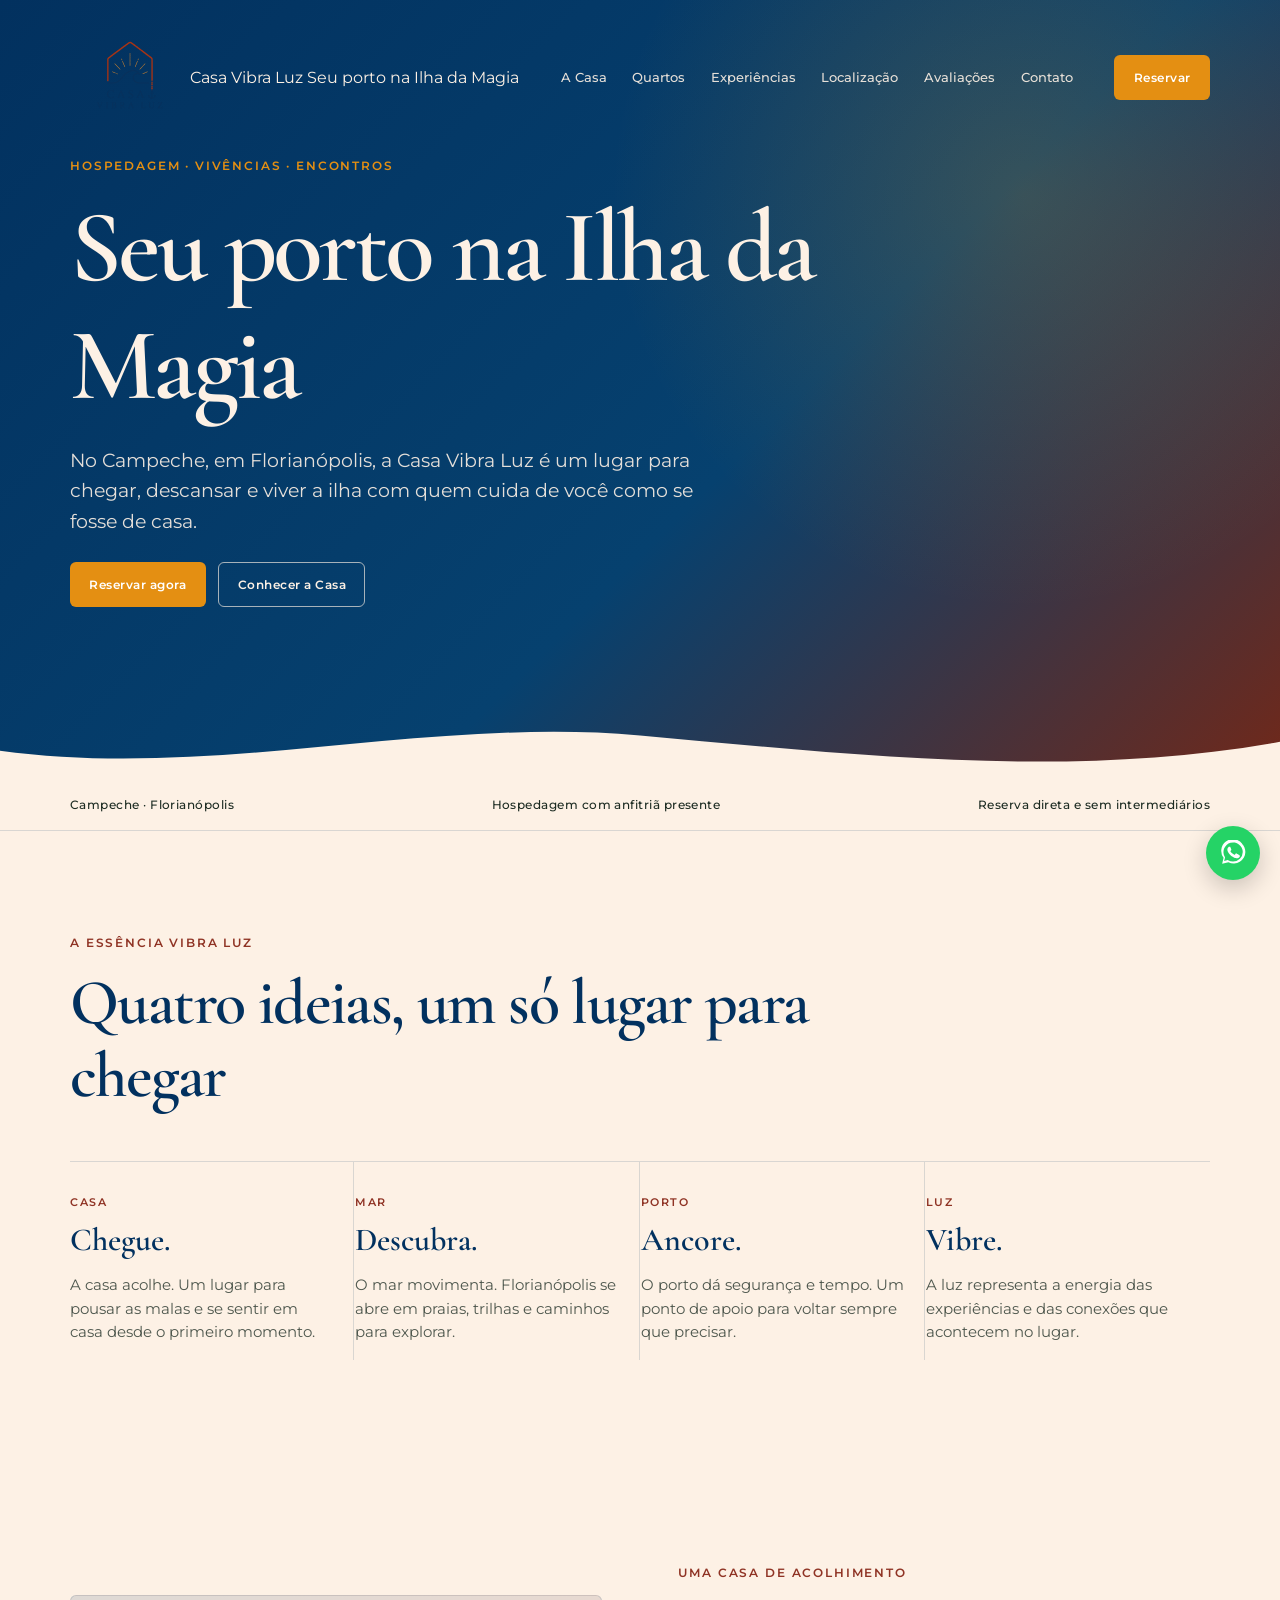
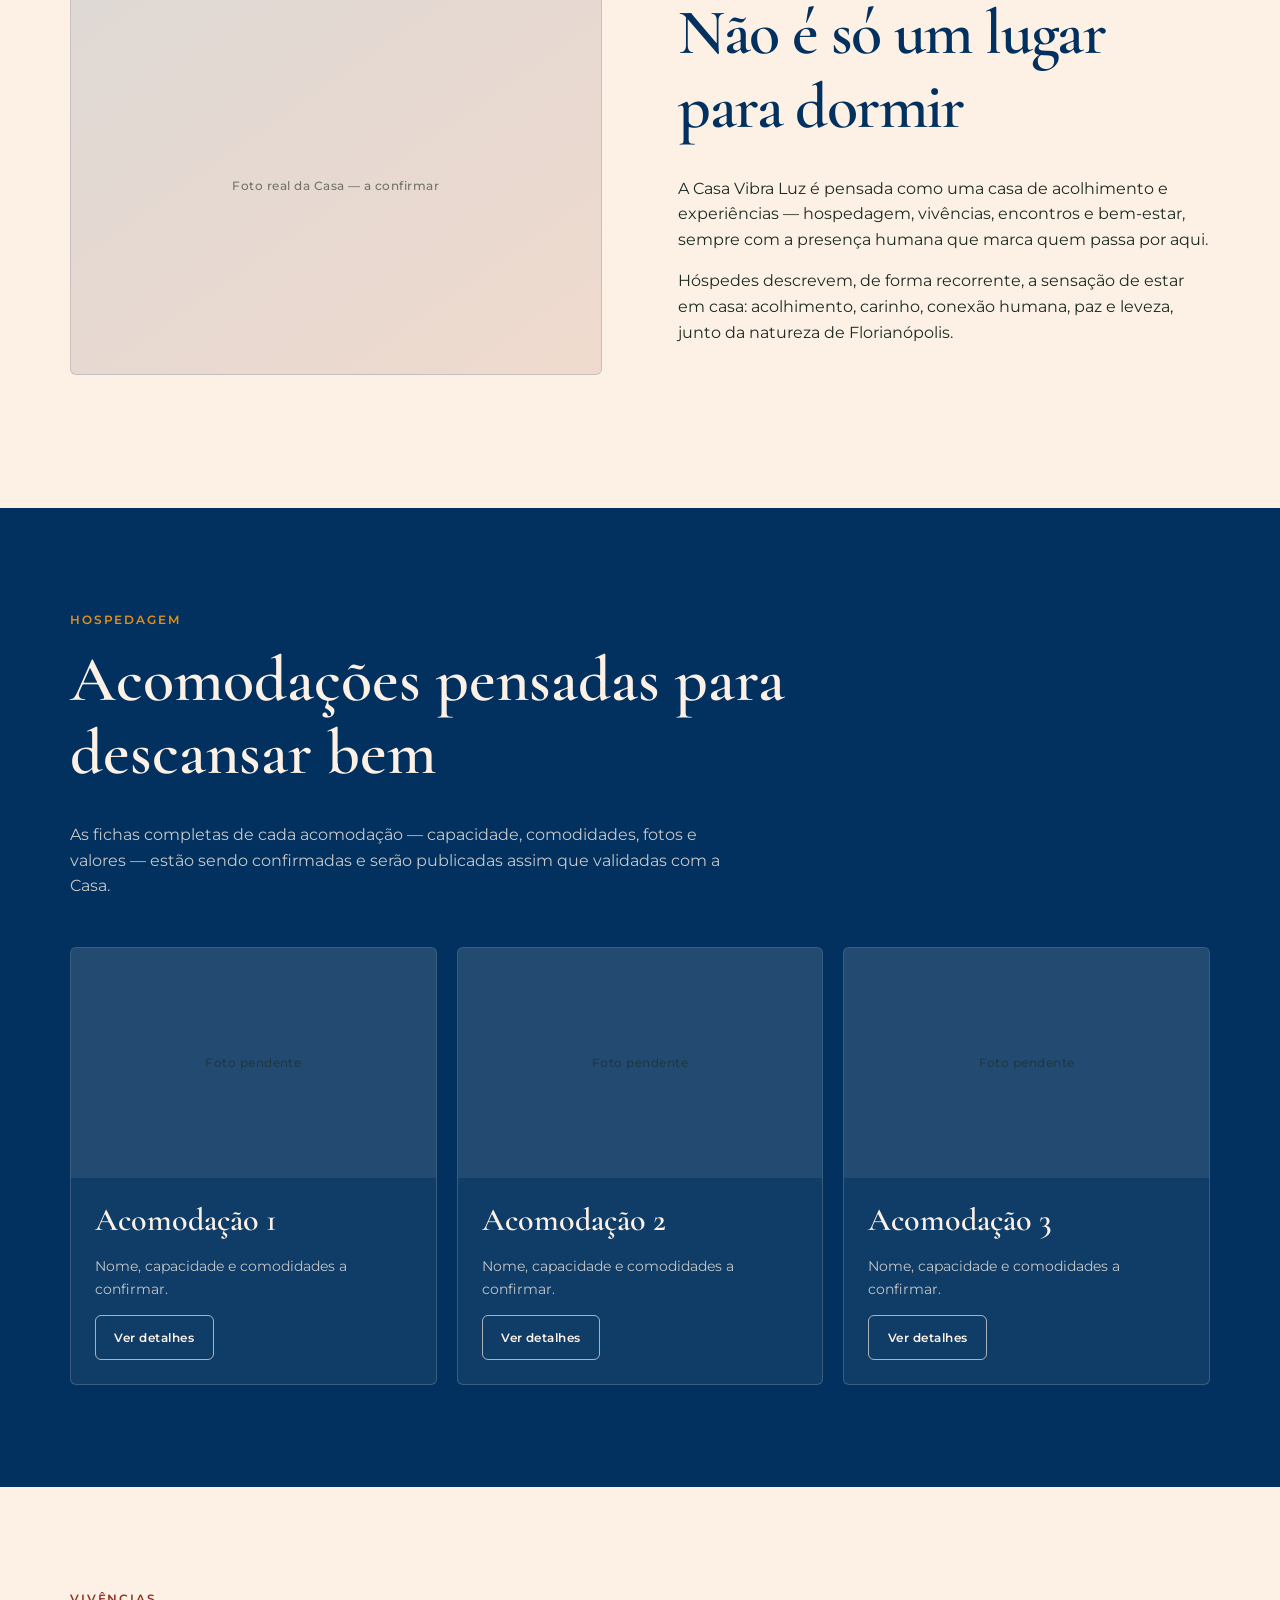
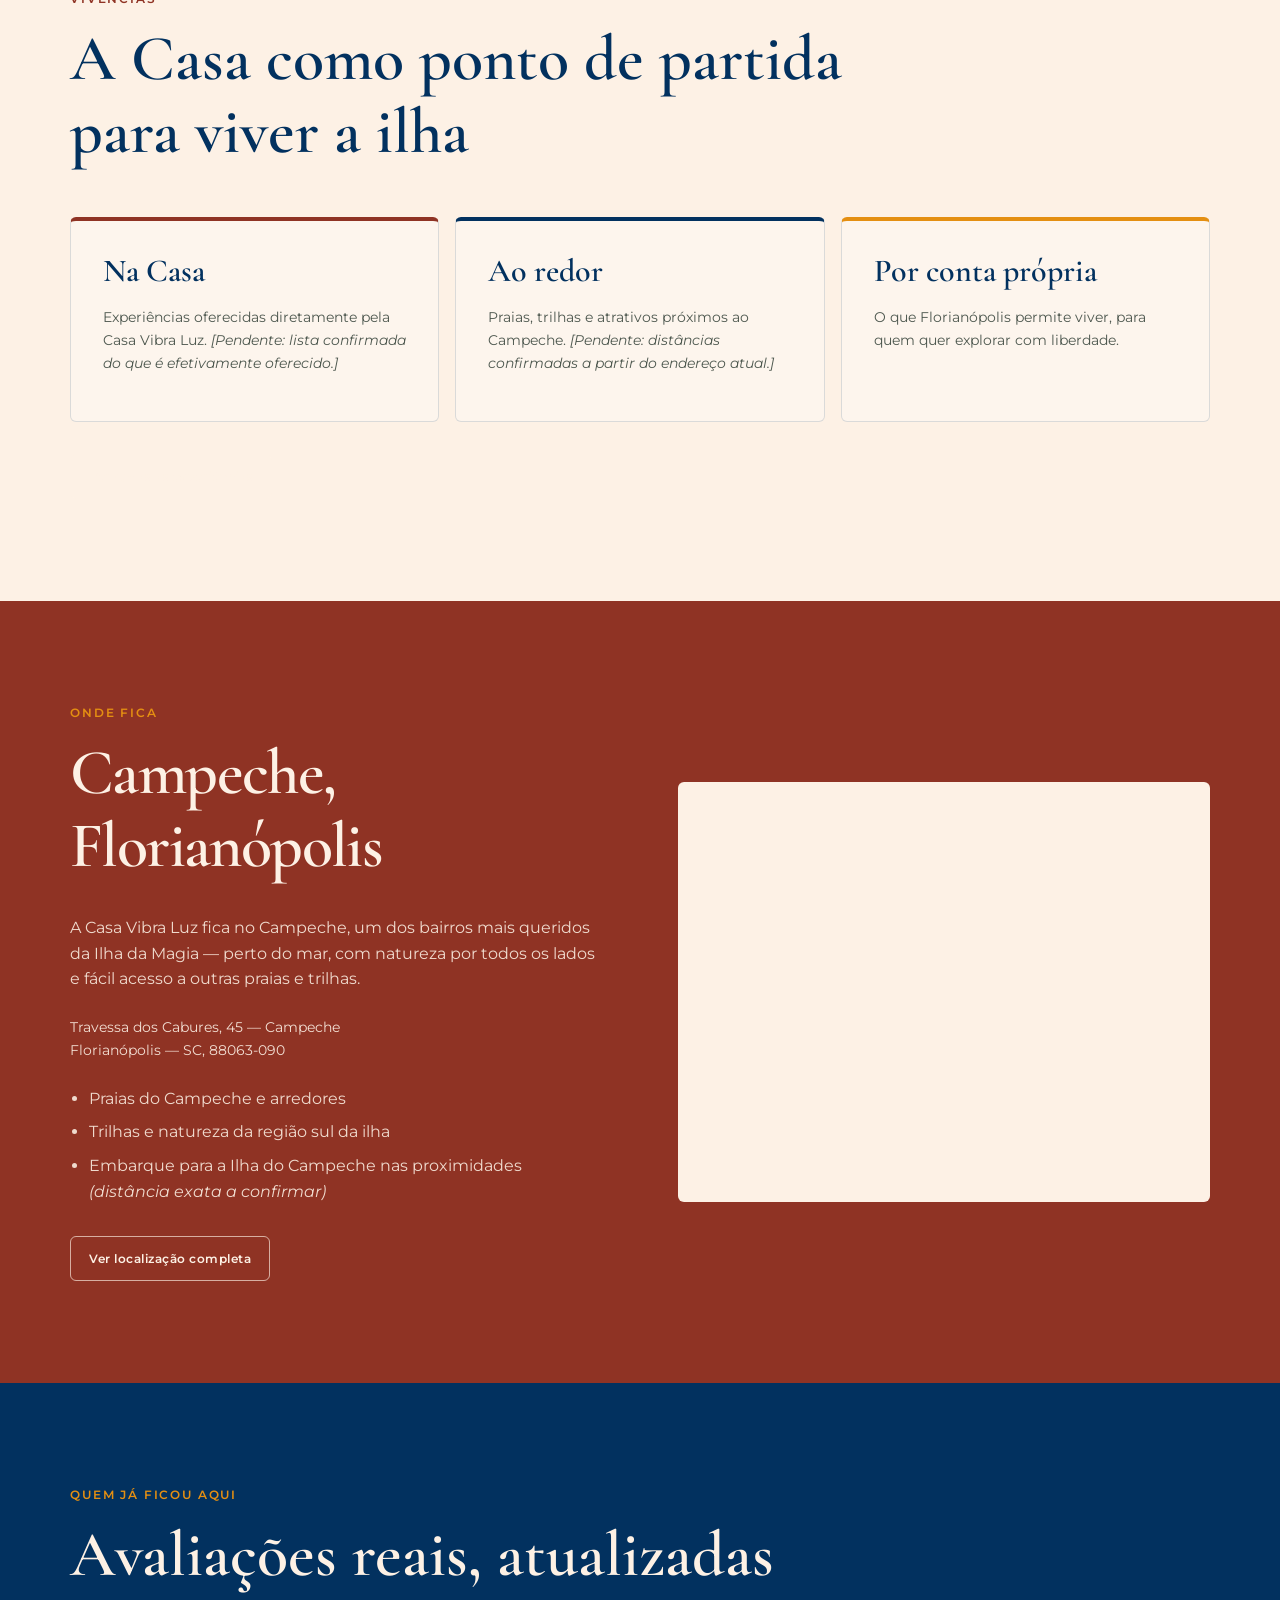
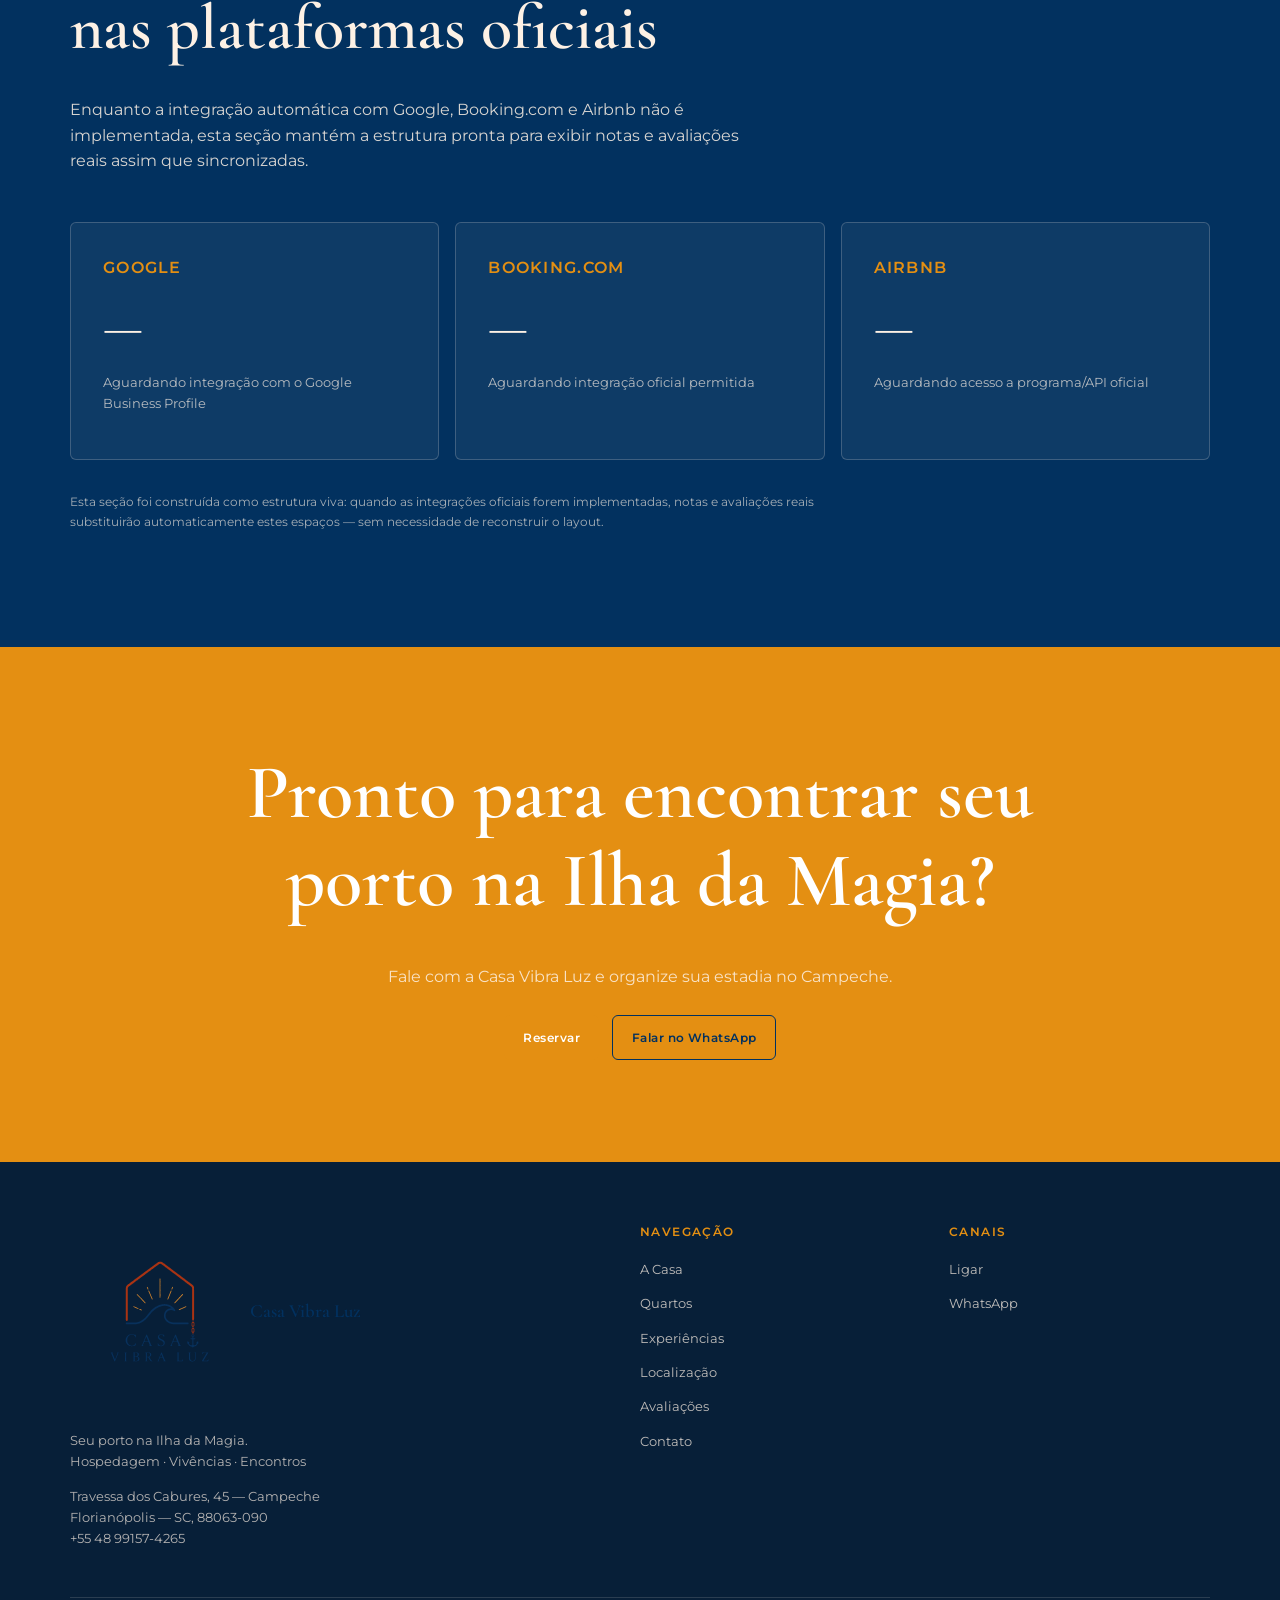
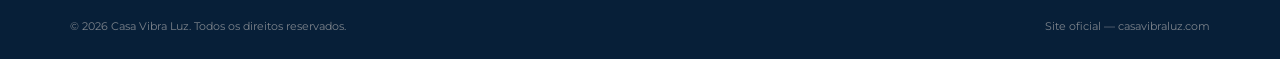
==== commit 1a1549f9: "Update index.html" ====
--- a/index.html
+++ b/index.html
@@ -5,24 +5,16 @@
 
 <meta charset="UTF-8">
 
-<meta
-  name="viewport"
-  content="width=device-width, initial-scale=1.0"
->
-
-<title>
-  Casa Vibra Luz — Seu porto na Ilha da Magia | Hospedagem em Florianópolis
-</title>
+<meta name="viewport" content="width=device-width, initial-scale=1.0">
+
+<title>Casa Vibra Luz — Seu porto na Ilha da Magia | Hospedagem em Florianópolis</title>
 
 <meta
   name="description"
   content="Casa Vibra Luz: hospedagem, vivências e encontros no Campeche, Florianópolis. Acolhimento, natureza e conexão a poucos minutos das melhores praias da Ilha da Magia."
 >
 
-<link
-  rel="canonical"
-  href="https://casavibraluz.com/"
->
+<link rel="canonical" href="https://casavibraluz.com/">
 
 <!-- Favicon / identidade da marca -->
 
@@ -40,15 +32,9 @@
 
 <!-- Open Graph -->
 
-<meta
-  property="og:type"
-  content="website"
->
-
-<meta
-  property="og:site_name"
-  content="Casa Vibra Luz"
->
+<meta property="og:type" content="website">
+
+<meta property="og:site_name" content="Casa Vibra Luz">
 
 <meta
   property="og:title"
@@ -60,10 +46,7 @@
   content="Hospedagem, vivências e encontros no Campeche, Florianópolis."
 >
 
-<meta
-  property="og:locale"
-  content="pt_BR"
->
+<meta property="og:locale" content="pt_BR">
 
 <meta
   property="og:image"
@@ -73,10 +56,7 @@
 
 <!-- Fontes -->
 
-<link
-  rel="preconnect"
-  href="https://fonts.googleapis.com"
->
+<link rel="preconnect" href="https://fonts.googleapis.com">
 
 <link
   rel="preconnect"
@@ -90,18 +70,12 @@
 >
 
 
-<!-- CSS principal -->
-
-<link
-  rel="stylesheet"
-  href="css/styles.css"
->
+<link rel="stylesheet" href="css/styles.css">
 
 
 <!-- Dados estruturados -->
 
 <script type="application/ld+json">
-
 {
   "@context": "https://schema.org",
   "@type": "LodgingBusiness",
@@ -118,7 +92,6 @@
     "addressCountry": "BR"
   }
 }
-
 </script>
 
 </head>
@@ -157,6 +130,18 @@
         alt="Casa Vibra Luz"
         class="marca-logo"
       >
+
+      <div class="marca-textos">
+
+        <span class="marca-nome">
+          Casa Vibra Luz
+        </span>
+
+        <span class="marca-assinatura">
+          Seu porto na Ilha da Magia
+        </span>
+
+      </div>
 
     </a>
 
@@ -239,7 +224,7 @@
   </button>
 
 
-  <!-- LOGO -->
+  <!-- Logo dentro do menu -->
 
   <div class="menu-mobile-marca">
 
@@ -252,7 +237,7 @@
   </div>
 
 
-  <!-- NAVEGAÇÃO -->
+  <!-- Navegação mobile -->
 
   <nav aria-label="Navegação mobile">
 
@@ -282,8 +267,6 @@
 
   </nav>
 
-
-  <!-- RESERVA -->
 
   <div class="cabecalho-acoes">
 
@@ -337,4 +320,864 @@
 
       <a
         href="a-casa.html"
-       
+        class="btn btn-secundario"
+      >
+        Conhecer a Casa
+      </a>
+
+    </div>
+
+  </div>
+
+
+  <!-- Onda inspirada no símbolo da marca -->
+
+  <div
+    class="hero-onda"
+    aria-hidden="true"
+  >
+
+    <svg
+      viewBox="0 0 1440 110"
+      xmlns="http://www.w3.org/2000/svg"
+      preserveAspectRatio="none"
+      style="width:100%;height:70px;display:block;"
+    >
+
+      <path
+        d="M0,64 C240,110 480,10 720,40 C960,70 1200,110 1440,50 L1440,110 L0,110 Z"
+        fill="#FDF1E5"
+      ></path>
+
+    </svg>
+
+  </div>
+
+</section>
+
+
+<!-- =====================================================
+     FAIXA DE CONFIANÇA
+===================================================== -->
+
+<div class="faixa-confianca">
+
+  <div class="container">
+
+    <span>
+      Campeche · Florianópolis
+    </span>
+
+    <span>
+      Hospedagem com anfitriã presente
+    </span>
+
+    <span>
+      Reserva direta e sem intermediários
+    </span>
+
+  </div>
+
+</div>
+
+
+<!-- =====================================================
+     LEITURA ESTRATÉGICA
+===================================================== -->
+
+<section class="leitura">
+
+  <div class="container">
+
+    <p class="eyebrow">
+      A essência Vibra Luz
+    </p>
+
+
+    <h2 class="max-largura-texto">
+      Quatro ideias, um só lugar para chegar
+    </h2>
+
+
+    <div class="leitura-grade">
+
+
+      <div class="leitura-item">
+
+        <p class="passo">
+          Casa
+        </p>
+
+        <h3>
+          Chegue.
+        </h3>
+
+        <p>
+          A casa acolhe. Um lugar para pousar as malas e se sentir em casa desde o primeiro momento.
+        </p>
+
+      </div>
+
+
+      <div class="leitura-item">
+
+        <p class="passo">
+          Mar
+        </p>
+
+        <h3>
+          Descubra.
+        </h3>
+
+        <p>
+          O mar movimenta. Florianópolis se abre em praias, trilhas e caminhos para explorar.
+        </p>
+
+      </div>
+
+
+      <div class="leitura-item">
+
+        <p class="passo">
+          Porto
+        </p>
+
+        <h3>
+          Ancore.
+        </h3>
+
+        <p>
+          O porto dá segurança e tempo. Um ponto de apoio para voltar sempre que precisar.
+        </p>
+
+      </div>
+
+
+      <div class="leitura-item">
+
+        <p class="passo">
+          Luz
+        </p>
+
+        <h3>
+          Vibre.
+        </h3>
+
+        <p>
+          A luz representa a energia das experiências e das conexões que acontecem no lugar.
+        </p>
+
+      </div>
+
+
+    </div>
+
+  </div>
+
+</section>
+
+
+<!-- =====================================================
+     A CASA
+===================================================== -->
+
+<section class="secao-casa">
+
+  <div class="container">
+
+    <div class="duas-colunas">
+
+
+      <div class="midia-espaco">
+
+        <span class="rotulo-placeholder">
+          Foto real da Casa — a confirmar
+        </span>
+
+      </div>
+
+
+      <div>
+
+        <p class="eyebrow">
+          Uma casa de acolhimento
+        </p>
+
+
+        <h2>
+          Não é só um lugar para dormir
+        </h2>
+
+
+        <p>
+          A Casa Vibra Luz é pensada como uma casa de acolhimento e experiências — hospedagem, vivências, encontros e bem-estar, sempre com a presença humana que marca quem passa por aqui.
+        </p>
+
+
+        <p>
+          Hóspedes descrevem, de forma recorrente, a sensação de estar em casa: acolhimento, carinho, conexão humana, paz e leveza, junto da natureza de Florianópolis.
+        </p>
+
+
+        <a
+          href="a-casa.html"
+          class="btn btn-secundario claro"
+        >
+          Conhecer a Casa
+        </a>
+
+      </div>
+
+
+    </div>
+
+  </div>
+
+</section>
+
+
+<!-- =====================================================
+     QUARTOS
+===================================================== -->
+
+<section
+  class="secao-quartos"
+  id="quartos"
+>
+
+  <div class="container">
+
+    <p class="eyebrow">
+      Hospedagem
+    </p>
+
+
+    <h2 class="max-largura-texto">
+      Acomodações pensadas para descansar bem
+    </h2>
+
+
+    <p style="color:rgba(253,241,229,0.78)">
+      As fichas completas de cada acomodação — capacidade, comodidades, fotos e valores — estão sendo confirmadas e serão publicadas assim que validadas com a Casa.
+    </p>
+
+
+    <div class="grade-cards">
+
+
+      <article class="card-quarto">
+
+        <div class="midia-espaco">
+
+          <span class="rotulo-placeholder">
+            Foto pendente
+          </span>
+
+        </div>
+
+
+        <div class="card-quarto-corpo">
+
+          <h3>
+            Acomodação 1
+          </h3>
+
+          <p>
+            Nome, capacidade e comodidades a confirmar.
+          </p>
+
+          <a
+            href="quartos.html"
+            class="btn btn-secundario"
+          >
+            Ver detalhes
+          </a>
+
+        </div>
+
+      </article>
+
+
+      <article class="card-quarto">
+
+        <div class="midia-espaco">
+
+          <span class="rotulo-placeholder">
+            Foto pendente
+          </span>
+
+        </div>
+
+
+        <div class="card-quarto-corpo">
+
+          <h3>
+            Acomodação 2
+          </h3>
+
+          <p>
+            Nome, capacidade e comodidades a confirmar.
+          </p>
+
+          <a
+            href="quartos.html"
+            class="btn btn-secundario"
+          >
+            Ver detalhes
+          </a>
+
+        </div>
+
+      </article>
+
+
+      <article class="card-quarto">
+
+        <div class="midia-espaco">
+
+          <span class="rotulo-placeholder">
+            Foto pendente
+          </span>
+
+        </div>
+
+
+        <div class="card-quarto-corpo">
+
+          <h3>
+            Acomodação 3
+          </h3>
+
+          <p>
+            Nome, capacidade e comodidades a confirmar.
+          </p>
+
+          <a
+            href="quartos.html"
+            class="btn btn-secundario"
+          >
+            Ver detalhes
+          </a>
+
+        </div>
+
+      </article>
+
+
+    </div>
+
+  </div>
+
+</section>
+
+
+<!-- =====================================================
+     EXPERIÊNCIAS
+===================================================== -->
+
+<section class="secao-experiencias">
+
+  <div class="container">
+
+    <p class="eyebrow">
+      Vivências
+    </p>
+
+
+    <h2 class="max-largura-texto">
+      A Casa como ponto de partida para viver a ilha
+    </h2>
+
+
+    <div class="camadas">
+
+
+      <div class="camada">
+
+        <h3>
+          Na Casa
+        </h3>
+
+        <p>
+          Experiências oferecidas diretamente pela Casa Vibra Luz.
+
+          <em>
+            [Pendente: lista confirmada do que é efetivamente oferecido.]
+          </em>
+        </p>
+
+      </div>
+
+
+      <div class="camada">
+
+        <h3>
+          Ao redor
+        </h3>
+
+        <p>
+          Praias, trilhas e atrativos próximos ao Campeche.
+
+          <em>
+            [Pendente: distâncias confirmadas a partir do endereço atual.]
+          </em>
+        </p>
+
+      </div>
+
+
+      <div class="camada">
+
+        <h3>
+          Por conta própria
+        </h3>
+
+        <p>
+          O que Florianópolis permite viver, para quem quer explorar com liberdade.
+        </p>
+
+      </div>
+
+
+    </div>
+
+
+    <a
+      href="experiencias.html"
+      class="btn btn-secundario claro mt-grande"
+      style="margin-top:2rem;"
+    >
+      Ver todas as experiências
+    </a>
+
+  </div>
+
+</section>
+
+
+<!-- =====================================================
+     LOCALIZAÇÃO
+===================================================== -->
+
+<section class="secao-localizacao">
+
+  <div class="container">
+
+    <div class="duas-colunas">
+
+
+      <div>
+
+        <p class="eyebrow">
+          Onde fica
+        </p>
+
+
+        <h2>
+          Campeche, Florianópolis
+        </h2>
+
+
+        <p>
+          A Casa Vibra Luz fica no Campeche, um dos bairros mais queridos da Ilha da Magia — perto do mar, com natureza por todos os lados e fácil acesso a outras praias e trilhas.
+        </p>
+
+
+        <address>
+
+          Travessa dos Cabures, 45 — Campeche<br>
+
+          Florianópolis — SC, 88063-090
+
+        </address>
+
+
+        <ul class="lista-territorio">
+
+          <li>
+            Praias do Campeche e arredores
+          </li>
+
+          <li>
+            Trilhas e natureza da região sul da ilha
+          </li>
+
+          <li>
+            Embarque para a Ilha do Campeche nas proximidades
+
+            <em>
+              (distância exata a confirmar)
+            </em>
+
+          </li>
+
+        </ul>
+
+
+        <a
+          href="localizacao.html"
+          class="btn btn-secundario claro"
+          style="margin-top:1.5rem;"
+        >
+          Ver localização completa
+        </a>
+
+      </div>
+
+
+      <div class="mapa-caixa">
+
+        <iframe
+          title="Mapa — Casa Vibra Luz, Campeche, Florianópolis"
+          src="https://www.google.com/maps?q=Travessa+dos+Cabures,+45,+Campeche,+Florian%C3%B3polis+-+SC,+88063-090&output=embed"
+          loading="lazy"
+          referrerpolicy="no-referrer-when-downgrade"
+        >
+        </iframe>
+
+      </div>
+
+
+    </div>
+
+  </div>
+
+</section>
+
+
+<!-- =====================================================
+     PROVA SOCIAL
+===================================================== -->
+
+<section class="secao-prova">
+
+  <div class="container">
+
+    <p class="eyebrow">
+      Quem já ficou aqui
+    </p>
+
+
+    <h2 class="max-largura-texto">
+      Avaliações reais, atualizadas nas plataformas oficiais
+    </h2>
+
+
+    <p style="color:rgba(253,241,229,0.85)">
+      Enquanto a integração automática com Google, Booking.com e Airbnb não é implementada, esta seção mantém a estrutura pronta para exibir notas e avaliações reais assim que sincronizadas.
+    </p>
+
+
+    <div class="fontes-avaliacao">
+
+
+      <div class="fonte-card">
+
+        <p class="plataforma">
+          Google
+        </p>
+
+        <p class="nota-pendente">
+          —
+        </p>
+
+        <p class="status">
+          Aguardando integração com o Google Business Profile
+        </p>
+
+      </div>
+
+
+      <div class="fonte-card">
+
+        <p class="plataforma">
+          Booking.com
+        </p>
+
+        <p class="nota-pendente">
+          —
+        </p>
+
+        <p class="status">
+          Aguardando integração oficial permitida
+        </p>
+
+      </div>
+
+
+      <div class="fonte-card">
+
+        <p class="plataforma">
+          Airbnb
+        </p>
+
+        <p class="nota-pendente">
+          —
+        </p>
+
+        <p class="status">
+          Aguardando acesso a programa/API oficial
+        </p>
+
+      </div>
+
+
+    </div>
+
+
+    <p class="aviso-integracao">
+      Esta seção foi construída como estrutura viva: quando as integrações oficiais forem implementadas, notas e avaliações reais substituirão automaticamente estes espaços — sem necessidade de reconstruir o layout.
+    </p>
+
+  </div>
+
+</section>
+
+
+<!-- =====================================================
+     CTA FINAL
+===================================================== -->
+
+<section class="secao-cta-final">
+
+  <div class="container">
+
+    <h2>
+      Pronto para encontrar seu porto na Ilha da Magia?
+    </h2>
+
+
+    <p style="color:rgba(253,241,229,0.85)">
+      Fale com a Casa Vibra Luz e organize sua estadia no Campeche.
+    </p>
+
+
+    <div class="hero-acoes">
+
+      <a
+        href="contato.html#reservar"
+        class="btn btn-primario"
+      >
+        Reservar
+      </a>
+
+
+      <a
+        href="contato.html"
+        class="btn btn-secundario"
+      >
+        Falar no WhatsApp
+      </a>
+
+    </div>
+
+  </div>
+
+</section>
+
+
+</main>
+
+
+<!-- =====================================================
+     RODAPÉ
+===================================================== -->
+
+<footer class="rodape">
+
+  <div class="container">
+
+    <div class="rodape-grade">
+
+
+      <div>
+
+        <div class="rodape-marca">
+
+          <img
+            src="logo-casa-vibra-luz-vetorizado.svg"
+            alt="Casa Vibra Luz"
+            class="rodape-logo"
+          >
+
+          <h3 class="marca-nome">
+            Casa Vibra Luz
+          </h3>
+
+        </div>
+
+
+        <p>
+          Seu porto na Ilha da Magia.<br>
+          Hospedagem · Vivências · Encontros
+        </p>
+
+
+        <address>
+
+          Travessa dos Cabures, 45 — Campeche<br>
+
+          Florianópolis — SC, 88063-090<br>
+
+          <a href="tel:+5548991574265">
+            +55 48 99157-4265
+          </a>
+
+        </address>
+
+      </div>
+
+
+      <div>
+
+        <h3>
+          Navegação
+        </h3>
+
+
+        <ul>
+
+          <li>
+            <a href="a-casa.html">
+              A Casa
+            </a>
+          </li>
+
+          <li>
+            <a href="quartos.html">
+              Quartos
+            </a>
+          </li>
+
+          <li>
+            <a href="experiencias.html">
+              Experiências
+            </a>
+          </li>
+
+          <li>
+            <a href="localizacao.html">
+              Localização
+            </a>
+          </li>
+
+          <li>
+            <a href="avaliacoes.html">
+              Avaliações
+            </a>
+          </li>
+
+          <li>
+            <a href="contato.html">
+              Contato
+            </a>
+          </li>
+
+        </ul>
+
+      </div>
+
+
+      <div>
+
+        <h3>
+          Canais
+        </h3>
+
+
+        <ul>
+
+          <li>
+            <a href="tel:+5548991574265">
+              Ligar
+            </a>
+          </li>
+
+          <li>
+
+            <a
+              href="https://wa.me/5548991574265"
+              target="_blank"
+              rel="noopener"
+            >
+              WhatsApp
+            </a>
+
+          </li>
+
+        </ul>
+
+      </div>
+
+
+    </div>
+
+
+    <div class="rodape-base">
+
+      <span>
+
+        &copy;
+
+        <span data-ano-atual>
+          2026
+        </span>
+
+        Casa Vibra Luz. Todos os direitos reservados.
+
+      </span>
+
+
+      <span>
+        Site oficial — casavibraluz.com
+      </span>
+
+    </div>
+
+  </div>
+
+</footer>
+
+
+<!-- =====================================================
+     WHATSAPP
+===================================================== -->
+
+<a
+  class="whatsapp-flutuante"
+  href="https://wa.me/5548991574265"
+  target="_blank"
+  rel="noopener"
+  aria-label="Falar no WhatsApp"
+>
+
+
+  <svg
+    width="26"
+    height="26"
+    viewBox="0 0 24 24"
+    fill="none"
+    xmlns="http://www.w3.org/2000/svg"
+    aria-hidden="true"
+  >
+
+    <path
+      d="M20.5 3.5A10.7 10.7 0 0 0 3.3 16.4L2 22l5.8-1.5a10.7 10.7 0 0 0 15.6-9.5c0-2.9-1.1-5.6-3.1-7.6Zm-8.4 16.4h-.1a8.9 8.9 0 0 1-4.5-1.2l-.3-.2-3.4.9.9-3.3-.2-.3a8.9 8.9 0 1 1 16.5-4.7 8.9 8.9 0 0 1-8.9 8.8Zm4.9-6.6c-.3-.1-1.6-.8-1.8-.9-.2-.1-.4-.1-.6.1-.2.3-.7.9-.8 1-.2.2-.3.2-.5.1a7.2 7.2 0 0 1-2.1-1.3 8 8 0 0 1-1.5-1.8c-.1-.2 0-.4.1-.5l.4-.4c.1-.2.2-.3.2-.5.1-.2 0-.4 0-.5l-.8-1.9c-.2-.5-.4-.4-.6-.4h-.5c-.2 0-.5.1-.7.3-.3.3-1 1-1 2.3s1 2.7 1.1 2.9c.1.2 2 3.1 4.9 4.3.7.3 1.2.5 1.7.6.7.2 1.3.2 1.8.1.5-.1 1.6-.7 1.9-1.3.2-.6.2-1.1.2-1.2-.1-.1-.3-.2-.6-.3Z"
+      fill="currentColor"
+    ></path>
+
+  </svg>
+
+</a>
+
+
+<!-- =====================================================
+     JAVASCRIPT
+===================================================== -->
+
+<script src="js/main.js"></script>
+
+
+</body>
+
+</html>
--- a/css/styles.css
+++ b/css/styles.css
@@ -2,25 +2,44 @@
    CASA VIBRA LUZ — FOLHA DE ESTILOS PRINCIPAL
    ========================================================================== */
 
+
+/* ==========================================================================
+   VARIÁVEIS
+   ========================================================================== */
+
 :root {
+
   --azul-marinho: #02315F;
   --azul-marinho-80: #0a3f70;
+
   --terracota: #8F3324;
   --terracota-escuro: #712819;
+
   --dourado: #E48F12;
+
   --off-white: #FDF1E5;
 
   --texto-principal: #1c2b22;
   --texto-sobre-escuro: #FDF1E5;
+
   --linha-suave: rgba(2, 49, 95, 0.14);
 
   --fonte-display: 'Cormorant Garamond', Georgia, serif;
-  --fonte-corpo: 'Montserrat', -apple-system, BlinkMacSystemFont, sans-serif;
+
+  --fonte-corpo:
+    'Montserrat',
+    -apple-system,
+    BlinkMacSystemFont,
+    sans-serif;
 
   --largura-maxima: 1180px;
-  --espaco-secao: clamp(3.5rem, 8vw, 7rem);
+
+  --espaco-secao:
+    clamp(3.5rem, 8vw, 7rem);
+
   --raio: 6px;
 }
+
 
 /* ==========================================================================
    BASE
@@ -30,130 +49,202 @@
   box-sizing: border-box;
 }
 
+
 html {
   scroll-behavior: smooth;
 }
 
+
 body {
+
   margin: 0;
+
   width: 100%;
   min-width: 0;
+
   overflow-x: hidden;
 
   font-family: var(--fonte-corpo);
+
   font-weight: 400;
+
   color: var(--texto-principal);
+
   background: var(--off-white);
+
   line-height: 1.6;
 
   -webkit-font-smoothing: antialiased;
 }
 
+
 img {
+
   max-width: 100%;
+
   height: auto;
+
   display: block;
 }
 
+
 a {
+
   color: inherit;
+
   text-decoration: none;
 }
+
 
 button,
 input,
 textarea,
 select {
+
   font: inherit;
 }
+
 
 button {
   cursor: pointer;
 }
+
 
 h1,
 h2,
 h3,
 h4 {
+
   font-family: var(--fonte-display);
+
   font-weight: 600;
+
   line-height: 1.15;
+
   margin: 0 0 0.5em;
+
   color: var(--azul-marinho);
 }
 
+
 p {
+
   margin: 0 0 1em;
+
   max-width: 62ch;
 }
+
 
 address {
   font-style: normal;
 }
 
+
 ul {
+
   margin: 0;
+
   padding: 0;
 }
 
+
 .container {
+
   width: 100%;
+
   max-width: var(--largura-maxima);
+
   margin: 0 auto;
+
   padding-left: 1.25rem;
+
   padding-right: 1.25rem;
 }
 
+
 section {
-  padding: var(--espaco-secao) 0;
-}
+
+  padding:
+    var(--espaco-secao)
+    0;
+}
+
 
 :focus-visible {
-  outline: 3px solid var(--dourado);
+
+  outline:
+    3px solid var(--dourado);
+
   outline-offset: 3px;
 }
 
+
 /* ==========================================================================
    ACESSIBILIDADE
    ========================================================================== */
 
 .somente-leitor {
+
   position: absolute;
+
   width: 1px;
   height: 1px;
+
   padding: 0;
+
   margin: -1px;
+
   overflow: hidden;
+
   clip: rect(0, 0, 0, 0);
+
   white-space: nowrap;
+
   border: 0;
 }
 
+
 .somente-leitor:focus {
+
   position: fixed;
+
   top: 1rem;
   left: 1rem;
+
   width: auto;
   height: auto;
+
   padding: 0.75rem 1rem;
+
   margin: 0;
+
   overflow: visible;
+
   clip: auto;
+
   white-space: normal;
+
   background: var(--off-white);
+
   color: var(--azul-marinho);
+
   z-index: 9999;
 }
 
+
 /* ==========================================================================
    CABEÇALHO
    ========================================================================== */
 
 .cabecalho {
+
   position: absolute;
+
   top: 0;
   left: 0;
+
   width: 100%;
+
   z-index: 1000;
 
   padding: 1.1rem 0;
@@ -166,162 +257,167 @@
     padding 0.25s ease;
 }
 
+
 .cabecalho .container {
+
   display: flex;
+
   align-items: center;
+
   justify-content: space-between;
 
   gap: 2rem;
 
   min-width: 0;
 }
+
 
 .cabecalho.rolado,
 .pagina-interna .cabecalho {
+
   position: fixed;
+
   background: var(--off-white);
+
   color: var(--azul-marinho);
-  box-shadow: 0 2px 18px rgba(2, 49, 95, 0.08);
-}
-
-/* ==========================================================================
-   MARCA / LOGO
+
+  box-shadow:
+    0 2px 18px
+    rgba(2, 49, 95, 0.08);
+}
+
+
+/* ==========================================================================
+   MARCA
    ========================================================================== */
 
 .marca {
+
   display: inline-flex;
+
   align-items: center;
 
-  gap: 10px;
-
-  flex: 0 1 auto;
-  flex-shrink: 1;
+  justify-content: flex-start;
+
+  flex: 0 0 auto;
 
   min-width: 0;
 
   line-height: 1;
 }
 
+
 .marca-logo {
-  width: 42px !important;
-  height: 42px !important;
-
-  max-width: 42px !important;
-  min-width: 42px !important;
+
+  width: 120px;
+
+  height: auto;
+
+  max-width: 120px;
 
   object-fit: contain;
 
   display: block;
-  flex: 0 0 42px;
-}
-
-.marca-textos {
+
+  flex: 0 0 auto;
+}
+
+
+/* ==========================================================================
+   NAVEGAÇÃO DESKTOP
+   ========================================================================== */
+
+.nav-principal {
+
+  flex: 1 1 auto;
+
+  min-width: 0;
+
   display: flex;
-  flex-direction: column;
+
+  align-items: center;
+
   justify-content: center;
 
-  min-width: 0;
-}
-
-.marca-nome {
-  display: block;
-
-  font-family: var(--fonte-display);
-  font-size: 1.7rem;
-  font-weight: 600;
-
-  letter-spacing: -0.02em;
-
-  color: inherit;
-
-  margin: 0;
+  gap:
+    clamp(
+      0.9rem,
+      2vw,
+      1.7rem
+    );
+
+  margin-left: auto;
+}
+
+
+.nav-principal a {
+
+  position: relative;
+
+  font-size: 0.82rem;
+
+  font-weight: 500;
 
   white-space: nowrap;
-}
-
-.marca-assinatura {
-  display: block;
-
-  margin-top: 0.28rem;
-
-  font-size: 0.58rem;
-  font-weight: 600;
-
-  letter-spacing: 0.14em;
-  text-transform: uppercase;
-
-  opacity: 0.8;
-
-  white-space: nowrap;
-}
-
-/* ==========================================================================
-   NAVEGAÇÃO DESKTOP
-   ========================================================================== */
-
-.nav-principal {
-  flex: 1 1 auto;
-
-  min-width: 0;
-
-  display: flex;
-  align-items: center;
-  justify-content: center;
-
-  gap: clamp(0.9rem, 2vw, 1.7rem);
-
-  margin-left: auto;
-}
-
-.nav-principal a {
-  position: relative;
-
-  font-size: 0.82rem;
-  font-weight: 500;
-
-  white-space: nowrap;
 
   opacity: 0.9;
 
-  transition: opacity 0.2s ease;
-}
+  transition:
+    opacity 0.2s ease;
+}
+
 
 .nav-principal a::after {
+
   content: "";
 
   position: absolute;
 
   left: 0;
+
   bottom: -0.4rem;
 
   width: 100%;
+
   height: 1px;
 
   background: currentColor;
 
-  transform: scaleX(0);
+  transform:
+    scaleX(0);
+
   transform-origin: right;
 
-  transition: transform 0.2s ease;
-}
+  transition:
+    transform 0.2s ease;
+}
+
 
 .nav-principal a:hover,
 .nav-principal a.ativo {
+
   opacity: 1;
 }
+
 
 .nav-principal a:hover::after,
 .nav-principal a.ativo::after {
-  transform: scaleX(1);
+
+  transform:
+    scaleX(1);
+
   transform-origin: left;
 }
 
+
 /* ==========================================================================
    AÇÕES DO CABEÇALHO
    ========================================================================== */
 
 .cabecalho-acoes {
+
   display: flex;
+
   align-items: center;
 
   gap: 0.75rem;
@@ -329,24 +425,33 @@
   flex-shrink: 0;
 }
 
+
 /* ==========================================================================
    BOTÕES
    ========================================================================== */
 
 .btn {
+
   display: inline-flex;
 
   align-items: center;
+
   justify-content: center;
 
   min-height: 2.8rem;
 
-  padding: 0.72rem 1.15rem;
-
-  border: 1px solid transparent;
-  border-radius: var(--raio);
+  padding:
+    0.72rem
+    1.15rem;
+
+  border:
+    1px solid transparent;
+
+  border-radius:
+    var(--raio);
 
   font-size: 0.76rem;
+
   font-weight: 600;
 
   letter-spacing: 0.04em;
@@ -360,63 +465,107 @@
     transform 0.2s ease;
 }
 
+
 .btn:hover {
-  transform: translateY(-1px);
-}
+
+  transform:
+    translateY(-1px);
+}
+
 
 .btn-primario {
-  background: var(--dourado);
+
+  background:
+    var(--dourado);
+
   color: #fff;
 }
 
+
 .btn-primario:hover {
-  background: #c97c0d;
-}
+
+  background:
+    #c97c0d;
+}
+
 
 .btn-secundario {
-  border-color: currentColor;
-
-  color: var(--azul-marinho);
-  background: transparent;
-}
+
+  border-color:
+    currentColor;
+
+  color:
+    var(--azul-marinho);
+
+  background:
+    transparent;
+}
+
 
 .btn-secundario:hover {
-  background: var(--azul-marinho);
-  color: var(--off-white);
-}
+
+  background:
+    var(--azul-marinho);
+
+  color:
+    var(--off-white);
+}
+
 
 .btn-secundario.claro {
-  color: var(--off-white);
-  border-color: rgba(253, 241, 229, 0.65);
-}
+
+  color:
+    var(--off-white);
+
+  border-color:
+    rgba(253, 241, 229, 0.65);
+}
+
 
 .btn-secundario.claro:hover {
-  background: var(--off-white);
-  color: var(--azul-marinho);
-}
+
+  background:
+    var(--off-white);
+
+  color:
+    var(--azul-marinho);
+}
+
 
 .botao-menu {
+
   display: none;
 
-  border: 1px solid currentColor;
-
-  background: transparent;
-  color: inherit;
-
-  border-radius: var(--raio);
-
-  padding: 0.65rem 0.85rem;
+  border:
+    1px solid currentColor;
+
+  background:
+    transparent;
+
+  color:
+    inherit;
+
+  border-radius:
+    var(--raio);
+
+  padding:
+    0.65rem
+    0.85rem;
 
   font-size: 0.76rem;
+
   font-weight: 600;
 }
 
+
 /* ==========================================================================
    MENU MOBILE
    ========================================================================== */
 
 .menu-mobile {
+
   position: fixed;
+
   inset: 0;
 
   z-index: 2000;
@@ -424,21 +573,30 @@
   display: flex;
 
   flex-direction: column;
+
   justify-content: center;
+
   align-items: center;
 
   gap: 2rem;
 
-  padding: 2rem;
-
-  background: var(--azul-marinho);
-  color: var(--off-white);
+  padding:
+    2rem;
+
+  background:
+    var(--off-white);
+
+  color:
+    var(--azul-marinho);
 
   opacity: 0;
+
   visibility: hidden;
+
   pointer-events: none;
 
-  transform: translateY(-10px);
+  transform:
+    translateY(-10px);
 
   transition:
     opacity 0.25s ease,
@@ -448,103 +606,159 @@
   overflow-y: auto;
 }
 
+
 .menu-mobile.aberto {
+
   opacity: 1;
+
   visibility: visible;
+
   pointer-events: auto;
-  transform: translateY(0);
-}
+
+  transform:
+    translateY(0);
+}
+
+
+/* ==========================================================================
+   FECHAR MENU
+   ========================================================================== */
 
 .fechar-menu {
+
   position: absolute;
 
   top: 1.5rem;
+
   right: 1.25rem;
 
-  border: 1px solid rgba(253, 241, 229, 0.6);
-
-  background: transparent;
-  color: var(--off-white);
-
-  padding: 0.6rem 0.9rem;
-
-  border-radius: var(--raio);
-}
-
-/* Logo dentro do menu */
+  border:
+    1px solid
+    rgba(2, 49, 95, 0.45);
+
+  background:
+    transparent;
+
+  color:
+    var(--azul-marinho);
+
+  padding:
+    0.6rem
+    0.9rem;
+
+  border-radius:
+    var(--raio);
+}
+
+
+/* ==========================================================================
+   LOGO DO MENU
+   ========================================================================== */
 
 .menu-mobile-marca {
+
   display: flex;
 
+  align-items: center;
+
+  justify-content: center;
+
+  margin-bottom: 1.5rem;
+
+  text-align: center;
+}
+
+
+.menu-logo {
+
+  width: 210px;
+
+  height: auto;
+
+  max-width: 210px;
+
+  object-fit: contain;
+
+  display: block;
+}
+
+
+/* ==========================================================================
+   NAVEGAÇÃO MOBILE
+   ========================================================================== */
+
+.menu-mobile nav {
+
+  display: flex;
+
   flex-direction: column;
+
   align-items: center;
-  justify-content: center;
-
-  gap: 0.7rem;
-
-  margin-bottom: 1rem;
-
-  text-align: center;
-}
-
-.menu-logo {
-  width: 76px !important;
-  height: 76px !important;
-
-  max-width: 76px !important;
-  min-width: 76px !important;
-
-  object-fit: contain;
-
-  display: block;
-}
-
-.menu-mobile-marca span {
-  font-family: var(--fonte-display);
-
-  font-size: 1.6rem;
-  font-weight: 600;
-
-  color: var(--off-white);
-}
-
-.menu-mobile nav {
+
+  gap: 1rem;
+}
+
+
+.menu-mobile nav a {
+
+  font-family:
+    var(--fonte-display);
+
+  font-size:
+    clamp(
+      1.8rem,
+      7vw,
+      3rem
+    );
+
+  line-height: 1;
+
+  color:
+    var(--azul-marinho);
+
+  transition:
+    opacity 0.2s ease;
+}
+
+
+.menu-mobile nav a:hover {
+
+  opacity: 0.65;
+}
+
+
+.menu-mobile .cabecalho-acoes {
+
+  margin-top:
+    0.5rem;
+}
+
+
+/* ==========================================================================
+   HERO
+   ========================================================================== */
+
+.hero {
+
+  position: relative;
+
+  min-height:
+    min(
+      780px,
+      100vh
+    );
+
   display: flex;
 
-  flex-direction: column;
   align-items: center;
 
-  gap: 1rem;
-}
-
-.menu-mobile nav a {
-  font-family: var(--fonte-display);
-
-  font-size: clamp(1.8rem, 7vw, 3rem);
-
-  line-height: 1;
-}
-
-.menu-mobile .cabecalho-acoes {
-  margin-top: 0.5rem;
-}
-
-/* ==========================================================================
-   HERO
-   ========================================================================== */
-
-.hero {
-  position: relative;
-
-  min-height: min(780px, 100vh);
-
-  display: flex;
-  align-items: center;
-
   overflow: hidden;
 
-  padding-top: 8rem;
-  padding-bottom: 9rem;
+  padding-top:
+    8rem;
+
+  padding-bottom:
+    9rem;
 
   background:
     linear-gradient(
@@ -554,13 +768,17 @@
       var(--terracota-escuro) 100%
     );
 
-  color: var(--off-white);
-}
+  color:
+    var(--off-white);
+}
+
 
 .hero::before {
+
   content: "";
 
   position: absolute;
+
   inset: 0;
 
   background:
@@ -573,77 +791,141 @@
   pointer-events: none;
 }
 
+
 .hero-conteudo {
+
   position: relative;
+
   z-index: 2;
 }
 
+
 .hero h1 {
-  max-width: 800px;
-
-  margin-bottom: 1.25rem;
-
-  color: var(--off-white);
-
-  font-size: clamp(3.4rem, 8vw, 7rem);
-
-  letter-spacing: -0.035em;
-}
+
+  max-width:
+    800px;
+
+  margin-bottom:
+    1.25rem;
+
+  color:
+    var(--off-white);
+
+  font-size:
+    clamp(
+      3.4rem,
+      8vw,
+      7rem
+    );
+
+  letter-spacing:
+    -0.035em;
+}
+
 
 .hero-conteudo > p:not(.hero-eyebrow) {
-  max-width: 650px;
-
-  font-size: clamp(1rem, 2vw, 1.2rem);
-
-  color: rgba(253, 241, 229, 0.9);
-}
+
+  max-width:
+    650px;
+
+  font-size:
+    clamp(
+      1rem,
+      2vw,
+      1.2rem
+    );
+
+  color:
+    rgba(
+      253,
+      241,
+      229,
+      0.9
+    );
+}
+
 
 .hero-eyebrow,
 .eyebrow {
-  margin-bottom: 0.85rem;
-
-  font-size: 0.72rem;
-  font-weight: 600;
-
-  letter-spacing: 0.16em;
-
-  text-transform: uppercase;
-}
+
+  margin-bottom:
+    0.85rem;
+
+  font-size:
+    0.72rem;
+
+  font-weight:
+    600;
+
+  letter-spacing:
+    0.16em;
+
+  text-transform:
+    uppercase;
+}
+
 
 .hero-eyebrow {
-  color: var(--dourado);
-}
+
+  color:
+    var(--dourado);
+}
+
 
 .eyebrow {
-  color: var(--terracota);
-}
+
+  color:
+    var(--terracota);
+}
+
 
 .hero-acoes {
+
   display: flex;
 
   flex-wrap: wrap;
 
-  gap: 0.8rem;
-
-  margin-top: 1.6rem;
-}
+  gap:
+    0.8rem;
+
+  margin-top:
+    1.6rem;
+}
+
 
 .hero .btn-secundario {
-  color: var(--off-white);
-
-  border-color: rgba(253, 241, 229, 0.65);
-}
+
+  color:
+    var(--off-white);
+
+  border-color:
+    rgba(
+      253,
+      241,
+      229,
+      0.65
+    );
+}
+
 
 .hero .btn-secundario:hover {
-  background: var(--off-white);
-  color: var(--azul-marinho);
-}
+
+  background:
+    var(--off-white);
+
+  color:
+    var(--azul-marinho);
+}
+
 
 .hero-onda {
+
   position: absolute;
 
   right: 0;
+
   bottom: 0;
+
   left: 0;
 
   z-index: 3;
@@ -651,659 +933,1286 @@
   line-height: 0;
 }
 
+
+.hero-onda svg {
+
+  width: 100%;
+
+  height: 70px;
+
+  display: block;
+}
+
+
 /* ==========================================================================
    FAIXA DE CONFIANÇA
    ========================================================================== */
 
 .faixa-confianca {
-  background: var(--off-white);
-
-  border-bottom: 1px solid var(--linha-suave);
-}
+
+  background:
+    var(--off-white);
+
+  border-bottom:
+    1px solid
+    var(--linha-suave);
+}
+
 
 .faixa-confianca .container {
+
   display: flex;
 
   align-items: center;
+
   justify-content: space-between;
 
-  gap: 1rem;
-
-  padding-top: 1rem;
-  padding-bottom: 1rem;
-}
+  gap:
+    1rem;
+
+  padding-top:
+    1rem;
+
+  padding-bottom:
+    1rem;
+}
+
 
 .faixa-confianca span {
-  font-size: 0.72rem;
-  font-weight: 500;
-
-  letter-spacing: 0.04em;
-
-  text-align: center;
-}
+
+  font-size:
+    0.72rem;
+
+  font-weight:
+    500;
+
+  letter-spacing:
+    0.04em;
+
+  text-align:
+    center;
+}
+
 
 /* ==========================================================================
    LEITURA ESTRATÉGICA
    ========================================================================== */
 
 .leitura {
-  background: var(--off-white);
-}
+
+  background:
+    var(--off-white);
+}
+
 
 .max-largura-texto {
-  max-width: 780px;
-}
+
+  max-width:
+    780px;
+}
+
 
 .leitura h2 {
-  font-size: clamp(2.4rem, 5vw, 4.4rem);
-
-  letter-spacing: -0.025em;
-}
+
+  font-size:
+    clamp(
+      2.4rem,
+      5vw,
+      4.4rem
+    );
+
+  letter-spacing:
+    -0.025em;
+}
+
 
 .leitura-grade {
+
   display: grid;
 
-  grid-template-columns: repeat(4, 1fr);
-
-  gap: 1px;
-
-  margin-top: 3rem;
-
-  border-top: 1px solid var(--linha-suave);
-}
+  grid-template-columns:
+    repeat(
+      4,
+      1fr
+    );
+
+  gap:
+    1px;
+
+  margin-top:
+    3rem;
+
+  border-top:
+    1px solid
+    var(--linha-suave);
+}
+
 
 .leitura-item {
-  padding: 2rem 1.2rem 0 0;
-
-  border-right: 1px solid var(--linha-suave);
-}
+
+  padding:
+    2rem
+    1.2rem
+    0
+    0;
+
+  border-right:
+    1px solid
+    var(--linha-suave);
+}
+
 
 .leitura-item:last-child {
-  border-right: 0;
-}
+
+  border-right:
+    0;
+}
+
 
 .leitura-item .passo {
-  margin-bottom: 0.6rem;
-
-  color: var(--terracota);
-
-  font-size: 0.7rem;
-  font-weight: 600;
-
-  letter-spacing: 0.14em;
-
-  text-transform: uppercase;
-}
+
+  margin-bottom:
+    0.6rem;
+
+  color:
+    var(--terracota);
+
+  font-size:
+    0.7rem;
+
+  font-weight:
+    600;
+
+  letter-spacing:
+    0.14em;
+
+  text-transform:
+    uppercase;
+}
+
 
 .leitura-item h3 {
-  font-size: 2rem;
-}
+
+  font-size:
+    2rem;
+}
+
 
 .leitura-item p:last-child {
-  font-size: 0.92rem;
-
-  color: rgba(28, 43, 34, 0.78);
-}
+
+  font-size:
+    0.92rem;
+
+  color:
+    rgba(
+      28,
+      43,
+      34,
+      0.78
+    );
+}
+
 
 /* ==========================================================================
    TÍTULOS INTERNOS
    ========================================================================== */
 
 .pagina-interna {
-  padding-top: 0;
-}
+
+  padding-top:
+    0;
+}
+
 
 .cabecalho-pagina {
-  padding-top: 11rem;
-  padding-bottom: 6rem;
-
-  background: var(--azul-marinho);
-
-  color: var(--off-white);
-}
+
+  padding-top:
+    11rem;
+
+  padding-bottom:
+    6rem;
+
+  background:
+    var(--azul-marinho);
+
+  color:
+    var(--off-white);
+}
+
 
 .cabecalho-pagina h1 {
-  max-width: 850px;
-
-  color: var(--off-white);
-
-  font-size: clamp(3rem, 7vw, 6rem);
-
-  letter-spacing: -0.035em;
-}
+
+  max-width:
+    850px;
+
+  color:
+    var(--off-white);
+
+  font-size:
+    clamp(
+      3rem,
+      7vw,
+      6rem
+    );
+
+  letter-spacing:
+    -0.035em;
+}
+
 
 .cabecalho-pagina > .container > p:last-child {
-  max-width: 700px;
-
-  color: rgba(253, 241, 229, 0.88);
-
-  font-size: 1.05rem;
-}
+
+  max-width:
+    700px;
+
+  color:
+    rgba(
+      253,
+      241,
+      229,
+      0.88
+    );
+
+  font-size:
+    1.05rem;
+}
+
 
 /* ==========================================================================
    CASA
    ========================================================================== */
 
 .secao-casa {
-  background: var(--off-white);
-}
+
+  background:
+    var(--off-white);
+}
+
 
 .duas-colunas {
+
   display: grid;
 
-  grid-template-columns: repeat(2, minmax(0, 1fr));
-
-  gap: clamp(2rem, 6vw, 6rem);
-
-  align-items: center;
-}
+  grid-template-columns:
+    repeat(
+      2,
+      minmax(
+        0,
+        1fr
+      )
+    );
+
+  gap:
+    clamp(
+      2rem,
+      6vw,
+      6rem
+    );
+
+  align-items:
+    center;
+}
+
 
 .duas-colunas.inverter > :first-child {
-  order: 2;
-}
+
+  order:
+    2;
+}
+
 
 .duas-colunas.inverter > :last-child {
-  order: 1;
-}
+
+  order:
+    1;
+}
+
 
 .secao-casa h2,
 .secao-localizacao h2 {
-  font-size: clamp(2.5rem, 5vw, 4.5rem);
-
-  letter-spacing: -0.025em;
-}
+
+  font-size:
+    clamp(
+      2.5rem,
+      5vw,
+      4.5rem
+    );
+
+  letter-spacing:
+    -0.025em;
+}
+
 
 .midia-espaco {
-  min-height: 380px;
+
+  min-height:
+    380px;
 
   display: flex;
 
   align-items: center;
+
   justify-content: center;
 
-  padding: 2rem;
+  padding:
+    2rem;
 
   background:
     linear-gradient(
       145deg,
-      rgba(2, 49, 95, 0.12),
-      rgba(143, 51, 36, 0.12)
-    );
-
-  border: 1px solid var(--linha-suave);
-
-  border-radius: var(--raio);
-}
+      rgba(
+        2,
+        49,
+        95,
+        0.12
+      ),
+      rgba(
+        143,
+        51,
+        36,
+        0.12
+      )
+    );
+
+  border:
+    1px solid
+    var(--linha-suave);
+
+  border-radius:
+    var(--raio);
+}
+
 
 .rotulo-placeholder {
-  max-width: 260px;
-
-  color: rgba(28, 43, 34, 0.58);
-
-  font-size: 0.75rem;
-  font-weight: 500;
-
-  letter-spacing: 0.04em;
-
-  text-align: center;
-}
+
+  max-width:
+    260px;
+
+  color:
+    rgba(
+      28,
+      43,
+      34,
+      0.58
+    );
+
+  font-size:
+    0.75rem;
+
+  font-weight:
+    500;
+
+  letter-spacing:
+    0.04em;
+
+  text-align:
+    center;
+}
+
 
 /* ==========================================================================
    QUARTOS
    ========================================================================== */
 
 .secao-quartos {
-  background: var(--azul-marinho);
-
-  color: var(--off-white);
-}
+
+  background:
+    var(--azul-marinho);
+
+  color:
+    var(--off-white);
+}
+
 
 .secao-quartos h2 {
-  color: var(--off-white);
-
-  font-size: clamp(2.5rem, 5vw, 4.5rem);
-}
+
+  color:
+    var(--off-white);
+
+  font-size:
+    clamp(
+      2.5rem,
+      5vw,
+      4.5rem
+    );
+}
+
 
 .secao-quartos .eyebrow {
-  color: var(--dourado);
-}
+
+  color:
+    var(--dourado);
+}
+
+
+.texto-claro {
+
+  color:
+    rgba(
+      253,
+      241,
+      229,
+      0.85
+    );
+}
+
 
 .grade-cards {
+
   display: grid;
 
-  grid-template-columns: repeat(3, minmax(0, 1fr));
-
-  gap: 1.25rem;
-
-  margin-top: 3rem;
-}
+  grid-template-columns:
+    repeat(
+      3,
+      minmax(
+        0,
+        1fr
+      )
+    );
+
+  gap:
+    1.25rem;
+
+  margin-top:
+    3rem;
+}
+
 
 .card-quarto {
-  overflow: hidden;
-
-  background: rgba(253, 241, 229, 0.06);
-
-  border: 1px solid rgba(253, 241, 229, 0.18);
-
-  border-radius: var(--raio);
-}
+
+  overflow:
+    hidden;
+
+  background:
+    rgba(
+      253,
+      241,
+      229,
+      0.06
+    );
+
+  border:
+    1px solid
+    rgba(
+      253,
+      241,
+      229,
+      0.18
+    );
+
+  border-radius:
+    var(--raio);
+}
+
 
 .card-quarto .midia-espaco {
-  min-height: 230px;
-
-  border: 0;
-  border-radius: 0;
-
-  background: rgba(253, 241, 229, 0.08);
-}
+
+  min-height:
+    230px;
+
+  border:
+    0;
+
+  border-radius:
+    0;
+
+  background:
+    rgba(
+      253,
+      241,
+      229,
+      0.08
+    );
+}
+
 
 .card-quarto-corpo {
-  padding: 1.5rem;
-}
+
+  padding:
+    1.5rem;
+}
+
 
 .card-quarto-corpo h3 {
-  color: var(--off-white);
-
-  font-size: 2rem;
-}
+
+  color:
+    var(--off-white);
+
+  font-size:
+    2rem;
+}
+
 
 .card-quarto-corpo p {
-  color: rgba(253, 241, 229, 0.75);
-
-  font-size: 0.9rem;
-}
+
+  color:
+    rgba(
+      253,
+      241,
+      229,
+      0.75
+    );
+
+  font-size:
+    0.9rem;
+}
+
+
+.card-quarto .btn-secundario {
+
+  color:
+    var(--off-white);
+
+  border-color:
+    rgba(
+      253,
+      241,
+      229,
+      0.65
+    );
+}
+
 
 /* ==========================================================================
    EXPERIÊNCIAS
    ========================================================================== */
 
 .secao-experiencias {
-  background: var(--off-white);
-}
+
+  background:
+    var(--off-white);
+}
+
 
 .secao-experiencias h2 {
-  font-size: clamp(2.5rem, 5vw, 4.5rem);
-}
+
+  font-size:
+    clamp(
+      2.5rem,
+      5vw,
+      4.5rem
+    );
+}
+
 
 .camadas {
+
   display: grid;
 
-  grid-template-columns: repeat(3, minmax(0, 1fr));
-
-  gap: 1rem;
-
-  margin-top: 3rem;
-}
+  grid-template-columns:
+    repeat(
+      3,
+      minmax(
+        0,
+        1fr
+      )
+    );
+
+  gap:
+    1rem;
+
+  margin-top:
+    3rem;
+}
+
 
 .camada {
-  padding: 2rem;
-
-  border: 1px solid var(--linha-suave);
-
-  border-top: 4px solid var(--terracota);
-
-  background: rgba(255, 255, 255, 0.32);
-
-  border-radius: var(--raio);
-}
+
+  padding:
+    2rem;
+
+  border:
+    1px solid
+    var(--linha-suave);
+
+  border-top:
+    4px solid
+    var(--terracota);
+
+  background:
+    rgba(
+      255,
+      255,
+      255,
+      0.32
+    );
+
+  border-radius:
+    var(--raio);
+}
+
 
 .camada:nth-child(2) {
-  border-top-color: var(--azul-marinho);
-}
+
+  border-top-color:
+    var(--azul-marinho);
+}
+
 
 .camada:nth-child(3) {
-  border-top-color: var(--dourado);
-}
+
+  border-top-color:
+    var(--dourado);
+}
+
 
 .camada h3 {
-  font-size: 2rem;
-}
+
+  font-size:
+    2rem;
+}
+
 
 .camada p {
-  font-size: 0.9rem;
-
-  color: rgba(28, 43, 34, 0.78);
-}
+
+  font-size:
+    0.9rem;
+
+  color:
+    rgba(
+      28,
+      43,
+      34,
+      0.78
+    );
+}
+
+
+.mt-grande {
+
+  margin-top:
+    2rem;
+}
+
 
 /* ==========================================================================
    LOCALIZAÇÃO
    ========================================================================== */
 
 .secao-localizacao {
-  background: var(--terracota);
-
-  color: var(--off-white);
-}
+
+  background:
+    var(--terracota);
+
+  color:
+    var(--off-white);
+}
+
 
 .secao-localizacao h2 {
-  color: var(--off-white);
-}
+
+  color:
+    var(--off-white);
+}
+
 
 .secao-localizacao .eyebrow {
-  color: var(--dourado);
-}
+
+  color:
+    var(--dourado);
+}
+
 
 .secao-localizacao p {
-  color: rgba(253, 241, 229, 0.88);
-}
+
+  color:
+    rgba(
+      253,
+      241,
+      229,
+      0.88
+    );
+}
+
 
 .secao-localizacao address {
-  margin: 1.5rem 0;
-
-  color: rgba(253, 241, 229, 0.9);
-
-  font-size: 0.9rem;
-}
+
+  margin:
+    1.5rem 0;
+
+  color:
+    rgba(
+      253,
+      241,
+      229,
+      0.9
+    );
+
+  font-size:
+    0.9rem;
+}
+
 
 .lista-territorio {
-  padding-left: 1.2rem;
-}
+
+  padding-left:
+    1.2rem;
+}
+
 
 .lista-territorio li {
-  margin-bottom: 0.5rem;
-
-  color: rgba(253, 241, 229, 0.88);
-}
+
+  margin-bottom:
+    0.5rem;
+
+  color:
+    rgba(
+      253,
+      241,
+      229,
+      0.88
+    );
+}
+
 
 .mapa-caixa {
-  min-height: 420px;
-
-  overflow: hidden;
-
-  border-radius: var(--raio);
-
-  background: var(--off-white);
-}
+
+  min-height:
+    420px;
+
+  overflow:
+    hidden;
+
+  border-radius:
+    var(--raio);
+
+  background:
+    var(--off-white);
+}
+
 
 .mapa-caixa iframe {
-  width: 100%;
-  height: 100%;
-
-  min-height: 420px;
-
-  display: block;
-
-  border: 0;
-}
+
+  width:
+    100%;
+
+  height:
+    100%;
+
+  min-height:
+    420px;
+
+  display:
+    block;
+
+  border:
+    0;
+}
+
 
 /* ==========================================================================
    PROVA SOCIAL
    ========================================================================== */
 
 .secao-prova {
-  background: var(--azul-marinho);
-
-  color: var(--off-white);
-}
+
+  background:
+    var(--azul-marinho);
+
+  color:
+    var(--off-white);
+}
+
 
 .secao-prova h2 {
-  color: var(--off-white);
-
-  font-size: clamp(2.5rem, 5vw, 4.5rem);
-}
+
+  color:
+    var(--off-white);
+
+  font-size:
+    clamp(
+      2.5rem,
+      5vw,
+      4.5rem
+    );
+}
+
 
 .secao-prova .eyebrow {
-  color: var(--dourado);
-}
+
+  color:
+    var(--dourado);
+}
+
 
 .fontes-avaliacao {
+
   display: grid;
 
-  grid-template-columns: repeat(3, 1fr);
-
-  gap: 1rem;
-
-  margin-top: 3rem;
-}
+  grid-template-columns:
+    repeat(
+      3,
+      1fr
+    );
+
+  gap:
+    1rem;
+
+  margin-top:
+    3rem;
+}
+
 
 .fonte-card {
-  padding: 2rem;
-
-  border: 1px solid rgba(253, 241, 229, 0.2);
-
-  border-radius: var(--raio);
-
-  background: rgba(253, 241, 229, 0.05);
-}
+
+  padding:
+    2rem;
+
+  border:
+    1px solid
+    rgba(
+      253,
+      241,
+      229,
+      0.2
+    );
+
+  border-radius:
+    var(--raio);
+
+  background:
+    rgba(
+      253,
+      241,
+      229,
+      0.05
+    );
+}
+
 
 .plataforma {
-  margin-bottom: 0.5rem;
-
-  color: var(--dourado);
-
-  font-weight: 600;
-
-  letter-spacing: 0.08em;
-
-  text-transform: uppercase;
-}
+
+  margin-bottom:
+    0.5rem;
+
+  color:
+    var(--dourado);
+
+  font-weight:
+    600;
+
+  letter-spacing:
+    0.08em;
+
+  text-transform:
+    uppercase;
+}
+
 
 .nota-pendente {
-  margin-bottom: 0.5rem;
-
-  font-family: var(--fonte-display);
-
-  font-size: 3rem;
-
-  color: var(--off-white);
-}
+
+  margin-bottom:
+    0.5rem;
+
+  font-family:
+    var(--fonte-display);
+
+  font-size:
+    3rem;
+
+  color:
+    var(--off-white);
+}
+
 
 .status {
-  color: rgba(253, 241, 229, 0.7);
-
-  font-size: 0.8rem;
-}
+
+  color:
+    rgba(
+      253,
+      241,
+      229,
+      0.7
+    );
+
+  font-size:
+    0.8rem;
+}
+
 
 .aviso-integracao {
-  margin-top: 2rem;
-
-  max-width: 800px;
-
-  color: rgba(253, 241, 229, 0.65);
-
-  font-size: 0.78rem;
-}
+
+  margin-top:
+    2rem;
+
+  max-width:
+    800px;
+
+  color:
+    rgba(
+      253,
+      241,
+      229,
+      0.65
+    );
+
+  font-size:
+    0.78rem;
+}
+
 
 /* ==========================================================================
    CTA FINAL
    ========================================================================== */
 
 .secao-cta-final {
-  background: var(--dourado);
-
-  color: #fff;
-
-  text-align: center;
-}
+
+  background:
+    var(--dourado);
+
+  color:
+    #fff;
+
+  text-align:
+    center;
+}
+
 
 .secao-cta-final h2 {
-  max-width: 850px;
-
-  margin-left: auto;
-  margin-right: auto;
-
-  color: #fff;
-
-  font-size: clamp(2.5rem, 6vw, 5rem);
-}
+
+  max-width:
+    850px;
+
+  margin-left:
+    auto;
+
+  margin-right:
+    auto;
+
+  color:
+    #fff;
+
+  font-size:
+    clamp(
+      2.5rem,
+      6vw,
+      5rem
+    );
+}
+
 
 .secao-cta-final p {
-  margin-left: auto;
-  margin-right: auto;
-}
+
+  margin-left:
+    auto;
+
+  margin-right:
+    auto;
+}
+
 
 .secao-cta-final .hero-acoes {
-  justify-content: center;
-}
+
+  justify-content:
+    center;
+}
+
 
 /* ==========================================================================
    AVISOS
    ========================================================================== */
 
 .aviso-pendente {
-  margin-top: 2rem;
-
-  padding: 1.2rem 1.4rem;
-
-  border-left: 4px solid var(--dourado);
-
-  background: rgba(228, 143, 18, 0.09);
-
-  color: rgba(28, 43, 34, 0.8);
-
-  font-size: 0.84rem;
-}
+
+  margin-top:
+    2rem;
+
+  padding:
+    1.2rem
+    1.4rem;
+
+  border-left:
+    4px solid
+    var(--dourado);
+
+  background:
+    rgba(
+      228,
+      143,
+      18,
+      0.09
+    );
+
+  color:
+    rgba(
+      28,
+      43,
+      34,
+      0.8
+    );
+
+  font-size:
+    0.84rem;
+}
+
 
 .aviso-pendente strong {
-  color: var(--azul-marinho);
-}
+
+  color:
+    var(--azul-marinho);
+}
+
 
 /* ==========================================================================
    RODAPÉ
    ========================================================================== */
 
 .rodape {
-  padding: 4rem 0 1.5rem;
-
-  background: #071f38;
-
-  color: var(--off-white);
-}
-
-.rodape .marca-nome {
-  color: var(--off-white);
-}
+
+  padding:
+    4rem
+    0
+    1.5rem;
+
+  background:
+    #071f38;
+
+  color:
+    var(--off-white);
+}
+
 
 .rodape p,
 .rodape address {
-  color: rgba(253, 241, 229, 0.7);
-
-  font-size: 0.82rem;
-}
+
+  color:
+    rgba(
+      253,
+      241,
+      229,
+      0.7
+    );
+
+  font-size:
+    0.82rem;
+}
+
 
 .rodape-grade {
+
   display: grid;
 
-  grid-template-columns: 2fr 1fr 1fr;
-
-  gap: 3rem;
-
-  padding-bottom: 3rem;
-}
+  grid-template-columns:
+    2fr
+    1fr
+    1fr;
+
+  gap:
+    3rem;
+
+  padding-bottom:
+    3rem;
+}
+
 
 .rodape-marca {
-  display: flex;
-
-  align-items: center;
-
-  gap: 12px;
-
-  margin-bottom: 1rem;
-}
+
+  display:
+    flex;
+
+  align-items:
+    center;
+
+  margin-bottom:
+    1.5rem;
+}
+
 
 .rodape-logo {
-  width: 42px !important;
-  height: 42px !important;
-
-  max-width: 42px !important;
-  min-width: 42px !important;
-
-  object-fit: contain;
-
-  display: block;
-
-  flex: 0 0 42px;
-}
+
+  width:
+    180px;
+
+  height:
+    auto;
+
+  max-width:
+    180px;
+
+  object-fit:
+    contain;
+
+  display:
+    block;
+}
+
 
 .rodape h3:not(.marca-nome) {
-  margin-bottom: 1rem;
-
-  color: var(--dourado);
-
-  font-family: var(--fonte-corpo);
-
-  font-size: 0.72rem;
-  font-weight: 600;
-
-  letter-spacing: 0.12em;
-
-  text-transform: uppercase;
-}
+
+  margin-bottom:
+    1rem;
+
+  color:
+    var(--dourado);
+
+  font-family:
+    var(--fonte-corpo);
+
+  font-size:
+    0.72rem;
+
+  font-weight:
+    600;
+
+  letter-spacing:
+    0.12em;
+
+  text-transform:
+    uppercase;
+}
+
 
 .rodape ul {
-  list-style: none;
-}
+
+  list-style:
+    none;
+}
+
 
 .rodape li {
-  margin-bottom: 0.55rem;
-}
+
+  margin-bottom:
+    0.55rem;
+}
+
 
 .rodape li a {
-  color: rgba(253, 241, 229, 0.75);
-
-  font-size: 0.82rem;
-
-  transition: color 0.2s ease;
-}
+
+  color:
+    rgba(
+      253,
+      241,
+      229,
+      0.75
+    );
+
+  font-size:
+    0.82rem;
+
+  transition:
+    color 0.2s ease;
+}
+
 
 .rodape li a:hover {
-  color: var(--off-white);
-}
+
+  color:
+    var(--off-white);
+}
+
 
 .rodape-base {
-  display: flex;
-
-  justify-content: space-between;
-
-  gap: 1rem;
-
-  padding-top: 1.25rem;
-
-  border-top: 1px solid rgba(253, 241, 229, 0.14);
-
-  color: rgba(253, 241, 229, 0.48);
-
-  font-size: 0.68rem;
-}
+
+  display:
+    flex;
+
+  justify-content:
+    space-between;
+
+  gap:
+    1rem;
+
+  padding-top:
+    1.25rem;
+
+  border-top:
+    1px solid
+    rgba(
+      253,
+      241,
+      229,
+      0.14
+    );
+
+  color:
+    rgba(
+      253,
+      241,
+      229,
+      0.48
+    );
+
+  font-size:
+    0.68rem;
+}
+
 
 /* ==========================================================================
    WHATSAPP
    ========================================================================== */
 
 .whatsapp-flutuante {
-  position: fixed;
-
-  right: 1.25rem;
-  bottom: 1.25rem;
-
-  z-index: 1500;
-
-  width: 54px;
-  height: 54px;
-
-  display: flex;
-
-  align-items: center;
-  justify-content: center;
-
-  border-radius: 50%;
-
-  background: #25D366;
-
-  color: #fff;
-
-  box-shadow: 0 8px 25px rgba(0, 0, 0, 0.2);
+
+  position:
+    fixed;
+
+  right:
+    1.25rem;
+
+  bottom:
+    1.25rem;
+
+  z-index:
+    1500;
+
+  width:
+    54px;
+
+  height:
+    54px;
+
+  display:
+    flex;
+
+  align-items:
+    center;
+
+  justify-content:
+    center;
+
+  border-radius:
+    50%;
+
+  background:
+    #25D366;
+
+  color:
+    #fff;
+
+  box-shadow:
+    0
+    8px
+    25px
+    rgba(
+      0,
+      0,
+      0,
+      0.2
+    );
 
   transition:
     transform 0.2s ease,
     box-shadow 0.2s ease;
 }
 
+
 .whatsapp-flutuante:hover {
-  transform: translateY(-3px);
-
-  box-shadow: 0 12px 30px rgba(0, 0, 0, 0.25);
-}
+
+  transform:
+    translateY(-3px);
+
+  box-shadow:
+    0
+    12px
+    30px
+    rgba(
+      0,
+      0,
+      0,
+      0.25
+    );
+}
+
 
 /* ==========================================================================
    TABLET
@@ -1311,44 +2220,83 @@
 
 @media (max-width: 980px) {
 
+
   .nav-principal {
-    gap: 0.8rem;
-  }
+
+    gap:
+      0.8rem;
+  }
+
 
   .nav-principal a {
-    font-size: 0.72rem;
-  }
+
+    font-size:
+      0.72rem;
+  }
+
 
   .leitura-grade {
-    grid-template-columns: repeat(2, 1fr);
-  }
+
+    grid-template-columns:
+      repeat(
+        2,
+        1fr
+      );
+  }
+
 
   .leitura-item:nth-child(2) {
-    border-right: 0;
-  }
+
+    border-right:
+      0;
+  }
+
 
   .duas-colunas {
-    gap: 3rem;
-  }
+
+    gap:
+      3rem;
+  }
+
 
   .grade-cards {
-    grid-template-columns: repeat(2, 1fr);
-  }
+
+    grid-template-columns:
+      repeat(
+        2,
+        1fr
+      );
+  }
+
 
   .grade-cards .card-quarto:last-child {
-    grid-column: 1 / -1;
-
-    max-width: calc(50% - 0.625rem);
-  }
+
+    grid-column:
+      1 / -1;
+
+    max-width:
+      calc(
+        50% - 0.625rem
+      );
+  }
+
 
   .camadas {
-    grid-template-columns: 1fr;
-  }
+
+    grid-template-columns:
+      1fr;
+  }
+
 
   .fontes-avaliacao {
-    grid-template-columns: 1fr;
-  }
-}
+
+    grid-template-columns:
+      1fr;
+  }
+
+
+}
+
 
 /* ==========================================================================
    MOBILE
@@ -1356,213 +2304,362 @@
 
 @media (max-width: 760px) {
 
+
   :root {
-    --espaco-secao: 4.5rem;
-  }
+
+    --espaco-secao:
+      4.5rem;
+  }
+
 
   .container {
-    padding-left: 1rem;
-    padding-right: 1rem;
-  }
+
+    padding-left:
+      1rem;
+
+    padding-right:
+      1rem;
+  }
+
 
   /* Cabeçalho */
 
+
   .cabecalho {
-    padding: 0.85rem 0;
-  }
+
+    padding:
+      0.85rem
+      0;
+  }
+
 
   .cabecalho .container {
-    gap: 1rem;
-  }
+
+    gap:
+      1rem;
+  }
+
 
   .marca-logo {
-    width: 38px !important;
-    height: 38px !important;
-
-    max-width: 38px !important;
-    min-width: 38px !important;
-
-    flex-basis: 38px;
-  }
-
-  .marca-nome {
-    font-size: 1.45rem;
-  }
-
-  .marca-assinatura {
-    display: none;
-  }
+
+    width:
+      105px;
+
+    max-width:
+      105px;
+  }
+
 
   .nav-principal {
-    display: none;
-  }
+
+    display:
+      none;
+  }
+
 
   .cabecalho > .container > .cabecalho-acoes .btn-primario {
-    display: none;
-  }
+
+    display:
+      none;
+  }
+
 
   .cabecalho-acoes {
-    margin-left: auto;
-  }
+
+    margin-left:
+      auto;
+  }
+
 
   .botao-menu {
-    display: block;
-
-    padding: 0.65rem 0.85rem;
-  }
+
+    display:
+      block;
+  }
+
 
   /* Hero */
 
+
   .hero {
-    min-height: 680px;
-
-    padding-top: 7rem;
-    padding-bottom: 8rem;
-  }
+
+    min-height:
+      680px;
+
+    padding-top:
+      7rem;
+
+    padding-bottom:
+      8rem;
+  }
+
 
   .hero h1 {
-    font-size: clamp(3rem, 14vw, 5rem);
-  }
+
+    font-size:
+      clamp(
+        3rem,
+        14vw,
+        5rem
+      );
+  }
+
 
   .hero-acoes {
-    flex-direction: column;
-
-    align-items: stretch;
-  }
+
+    flex-direction:
+      column;
+
+    align-items:
+      stretch;
+  }
+
 
   .hero-acoes .btn {
-    width: 100%;
-  }
+
+    width:
+      100%;
+  }
+
 
   /* Faixa */
 
+
   .faixa-confianca .container {
-    flex-direction: column;
-
-    align-items: flex-start;
-
-    padding-top: 1.25rem;
-    padding-bottom: 1.25rem;
-  }
+
+    flex-direction:
+      column;
+
+    align-items:
+      flex-start;
+
+    padding-top:
+      1.25rem;
+
+    padding-bottom:
+      1.25rem;
+  }
+
 
   .faixa-confianca span {
-    text-align: left;
-  }
+
+    text-align:
+      left;
+  }
+
 
   /* Leitura */
 
+
   .leitura-grade {
-    grid-template-columns: 1fr;
-  }
+
+    grid-template-columns:
+      1fr;
+  }
+
 
   .leitura-item {
-    padding: 1.5rem 0;
-
-    border-right: 0;
-
-    border-bottom: 1px solid var(--linha-suave);
-  }
+
+    padding:
+      1.5rem
+      0;
+
+    border-right:
+      0;
+
+    border-bottom:
+      1px solid
+      var(--linha-suave);
+  }
+
 
   .leitura-item:last-child {
-    border-bottom: 0;
-  }
+
+    border-bottom:
+      0;
+  }
+
 
   /* Colunas */
 
+
   .duas-colunas {
-    grid-template-columns: 1fr;
-
-    gap: 2.5rem;
-  }
+
+    grid-template-columns:
+      1fr;
+
+    gap:
+      2.5rem;
+  }
+
 
   .duas-colunas.inverter > :first-child,
   .duas-colunas.inverter > :last-child {
-    order: initial;
-  }
+
+    order:
+      initial;
+  }
+
 
   .midia-espaco {
-    min-height: 280px;
-  }
+
+    min-height:
+      280px;
+  }
+
 
   /* Quartos */
 
+
   .grade-cards {
-    grid-template-columns: 1fr;
-  }
+
+    grid-template-columns:
+      1fr;
+  }
+
 
   .grade-cards .card-quarto:last-child {
-    grid-column: auto;
-
-    max-width: none;
-  }
+
+    grid-column:
+      auto;
+
+    max-width:
+      none;
+  }
+
 
   /* Experiências */
 
+
   .camadas {
-    grid-template-columns: 1fr;
-  }
+
+    grid-template-columns:
+      1fr;
+  }
+
 
   /* Mapa */
+
 
   .mapa-caixa,
   .mapa-caixa iframe {
-    min-height: 320px;
-  }
+
+    min-height:
+      320px;
+  }
+
 
   /* Avaliações */
 
+
   .fontes-avaliacao {
-    grid-template-columns: 1fr;
-  }
+
+    grid-template-columns:
+      1fr;
+  }
+
 
   /* Rodapé */
 
+
   .rodape-grade {
-    grid-template-columns: 1fr;
-
-    gap: 2rem;
-  }
+
+    grid-template-columns:
+      1fr;
+
+    gap:
+      2rem;
+  }
+
 
   .rodape-base {
-    flex-direction: column;
-  }
+
+    flex-direction:
+      column;
+  }
+
+
+  .rodape-logo {
+
+    width:
+      160px;
+
+    max-width:
+      160px;
+  }
+
 
   /* WhatsApp */
 
+
   .whatsapp-flutuante {
-    right: 1rem;
-    bottom: 1rem;
-  }
+
+    right:
+      1rem;
+
+    bottom:
+      1rem;
+  }
+
 
   /* Páginas internas */
 
+
   .cabecalho-pagina {
-    padding-top: 8rem;
-    padding-bottom: 4rem;
-  }
+
+    padding-top:
+      8rem;
+
+    padding-bottom:
+      4rem;
+  }
+
 
   .cabecalho-pagina h1 {
-    font-size: clamp(3rem, 14vw, 5rem);
-  }
+
+    font-size:
+      clamp(
+        3rem,
+        14vw,
+        5rem
+      );
+  }
+
 
   /* Menu */
 
+
   .menu-mobile {
-    padding: 5rem 1.5rem 2rem;
-  }
+
+    padding:
+      5rem
+      1.5rem
+      2rem;
+
+    gap:
+      1.8rem;
+  }
+
 
   .menu-logo {
-    width: 70px !important;
-    height: 70px !important;
-
-    max-width: 70px !important;
-    min-width: 70px !important;
-  }
-
-  .menu-mobile-marca span {
-    font-size: 1.4rem;
-  }
-}
+
+    width:
+      190px;
+
+    max-width:
+      190px;
+  }
+
+
+  .menu-mobile nav {
+
+    gap:
+      1rem;
+  }
+
+
+}
+
 
 /* ==========================================================================
    MOBILE PEQUENO
@@ -1570,61 +2667,85 @@
 
 @media (max-width: 420px) {
 
+
   .cabecalho .container {
-    padding-left: 1rem;
-    padding-right: 1rem;
-  }
+
+    padding-left:
+      1rem;
+
+    padding-right:
+      1rem;
+  }
+
 
   .marca-logo {
-    width: 34px !important;
-    height: 34px !important;
-
-    max-width: 34px !important;
-    min-width: 34px !important;
-
-    flex-basis: 34px;
-  }
-
-  .marca-nome {
-    font-size: 1.05rem;
-  }
+
+    width:
+      95px;
+
+    max-width:
+      95px;
+  }
+
 
   .hero h1 {
-    font-size: 3.2rem;
-  }
+
+    font-size:
+      3.2rem;
+  }
+
 
   .secao-casa h2,
   .secao-localizacao h2,
   .secao-quartos h2,
   .secao-prova h2,
   .secao-experiencias h2 {
-    font-size: 2.7rem;
-  }
+
+    font-size:
+      2.7rem;
+  }
+
 
   .cabecalho-pagina h1 {
-    font-size: 3.2rem;
-  }
+
+    font-size:
+      3.2rem;
+  }
+
 
   .menu-mobile {
-    gap: 1.5rem;
-  }
+
+    gap:
+      1.5rem;
+  }
+
 
   .menu-mobile nav {
-    gap: 0.9rem;
-  }
+
+    gap:
+      0.9rem;
+  }
+
 
   .menu-mobile nav a {
-    font-size: 2.2rem;
-  }
+
+    font-size:
+      2.2rem;
+  }
+
 
   .menu-logo {
-    width: 64px !important;
-    height: 64px !important;
-
-    max-width: 64px !important;
-    min-width: 64px !important;
-  }
-}
+
+    width:
+      165px;
+
+    max-width:
+      165px;
+  }
+
+
+}
+
 
 /* ==========================================================================
    ACESSIBILIDADE — MOVIMENTO REDUZIDO
@@ -1632,15 +2753,26 @@
 
 @media (prefers-reduced-motion: reduce) {
 
+
   html {
-    scroll-behavior: auto;
-  }
+
+    scroll-behavior:
+      auto;
+  }
+
 
   *,
   *::before,
   *::after {
-    animation-duration: 0.01ms !important;
-    animation-iteration-count: 1 !important;
-    transition-duration: 0.01ms !important;
-  }
-}
+
+    animation-duration:
+      0.01ms !important;
+
+    animation-iteration-count:
+      1 !important;
+
+    transition-duration:
+      0.01ms !important;
+  }
+
+}
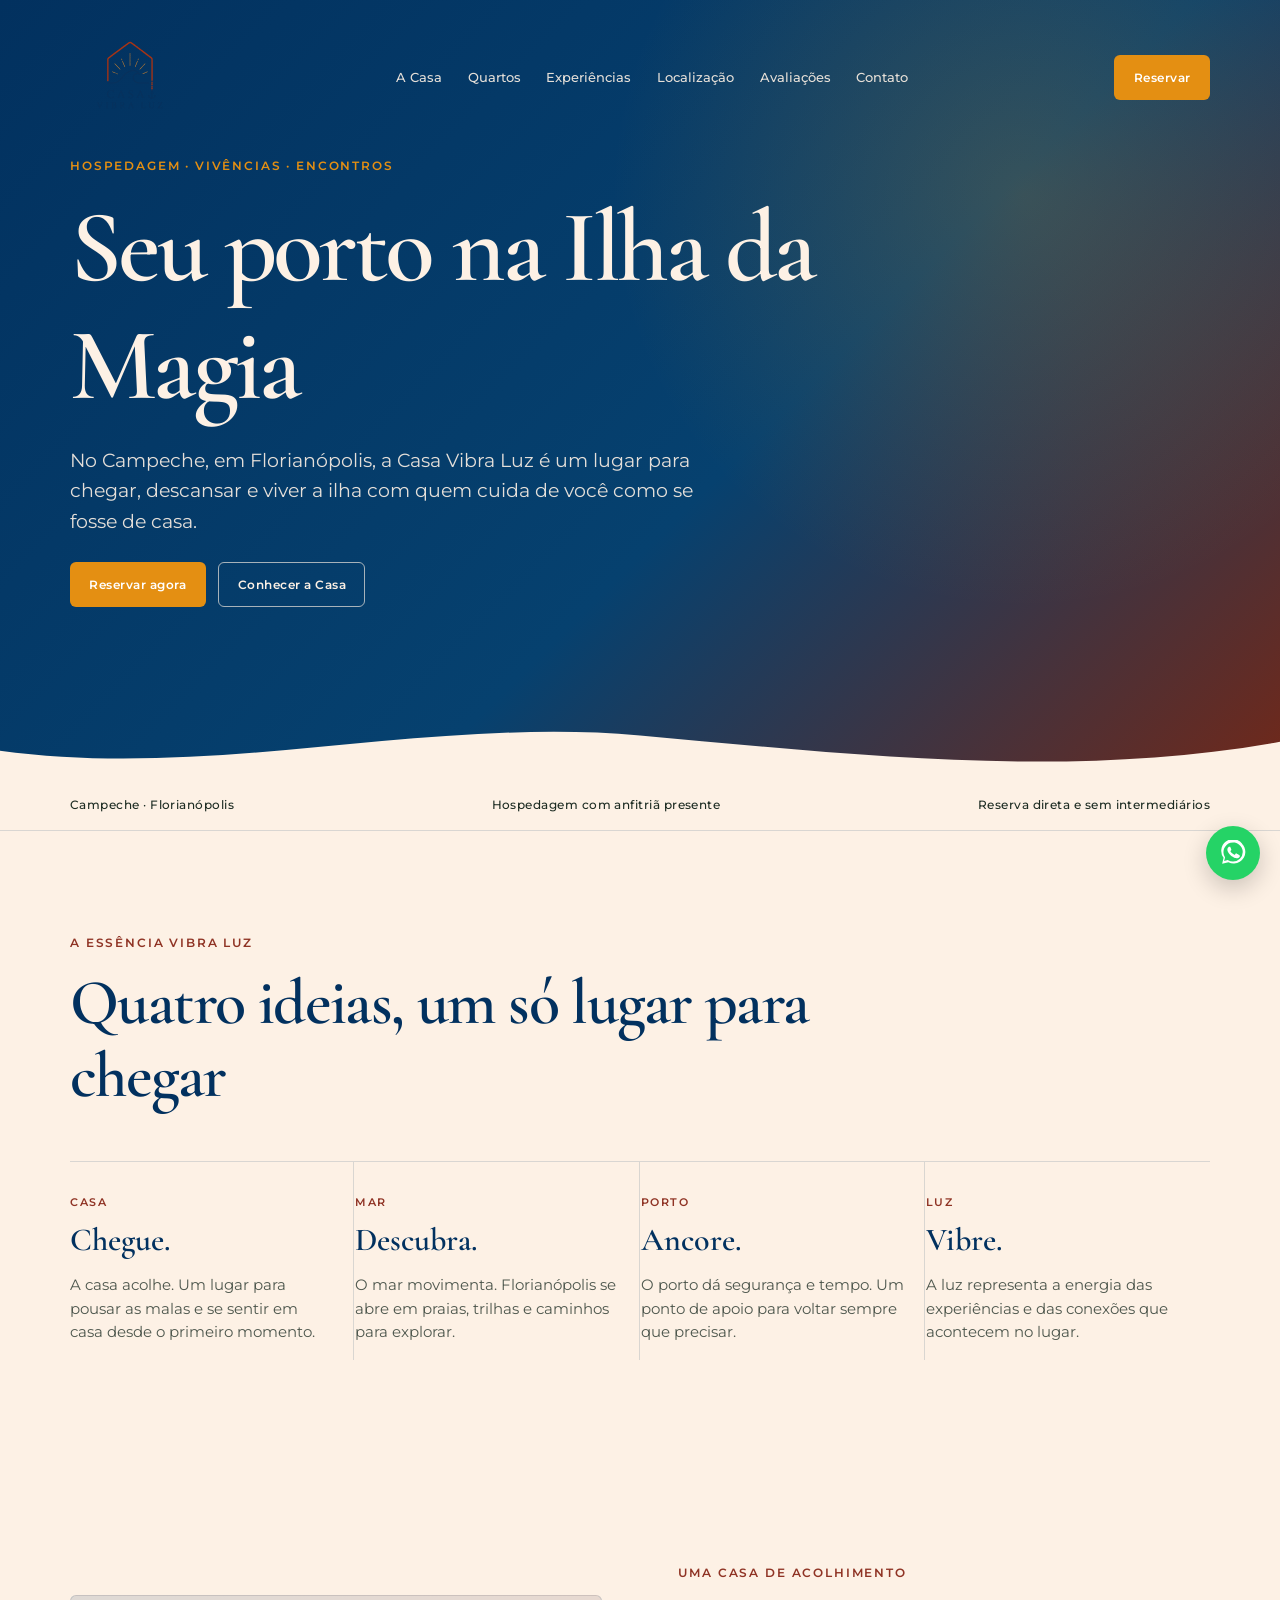
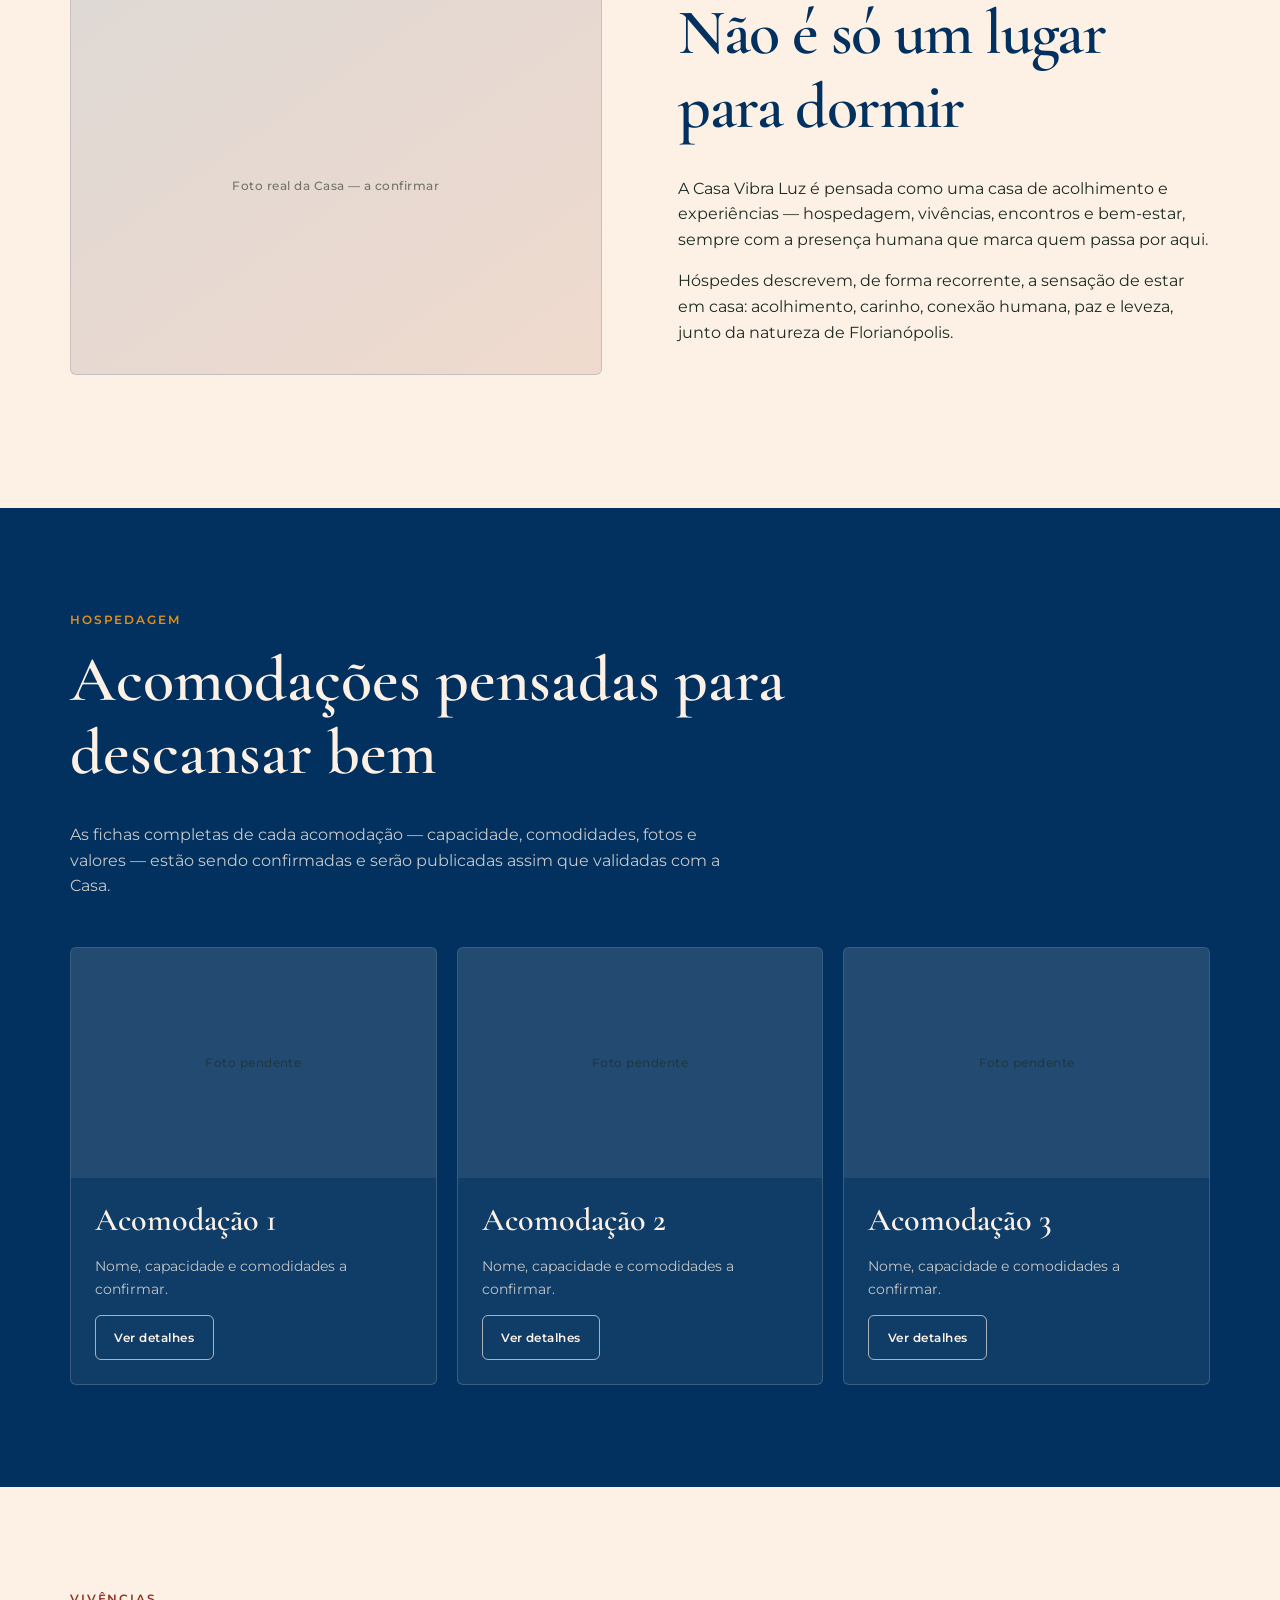
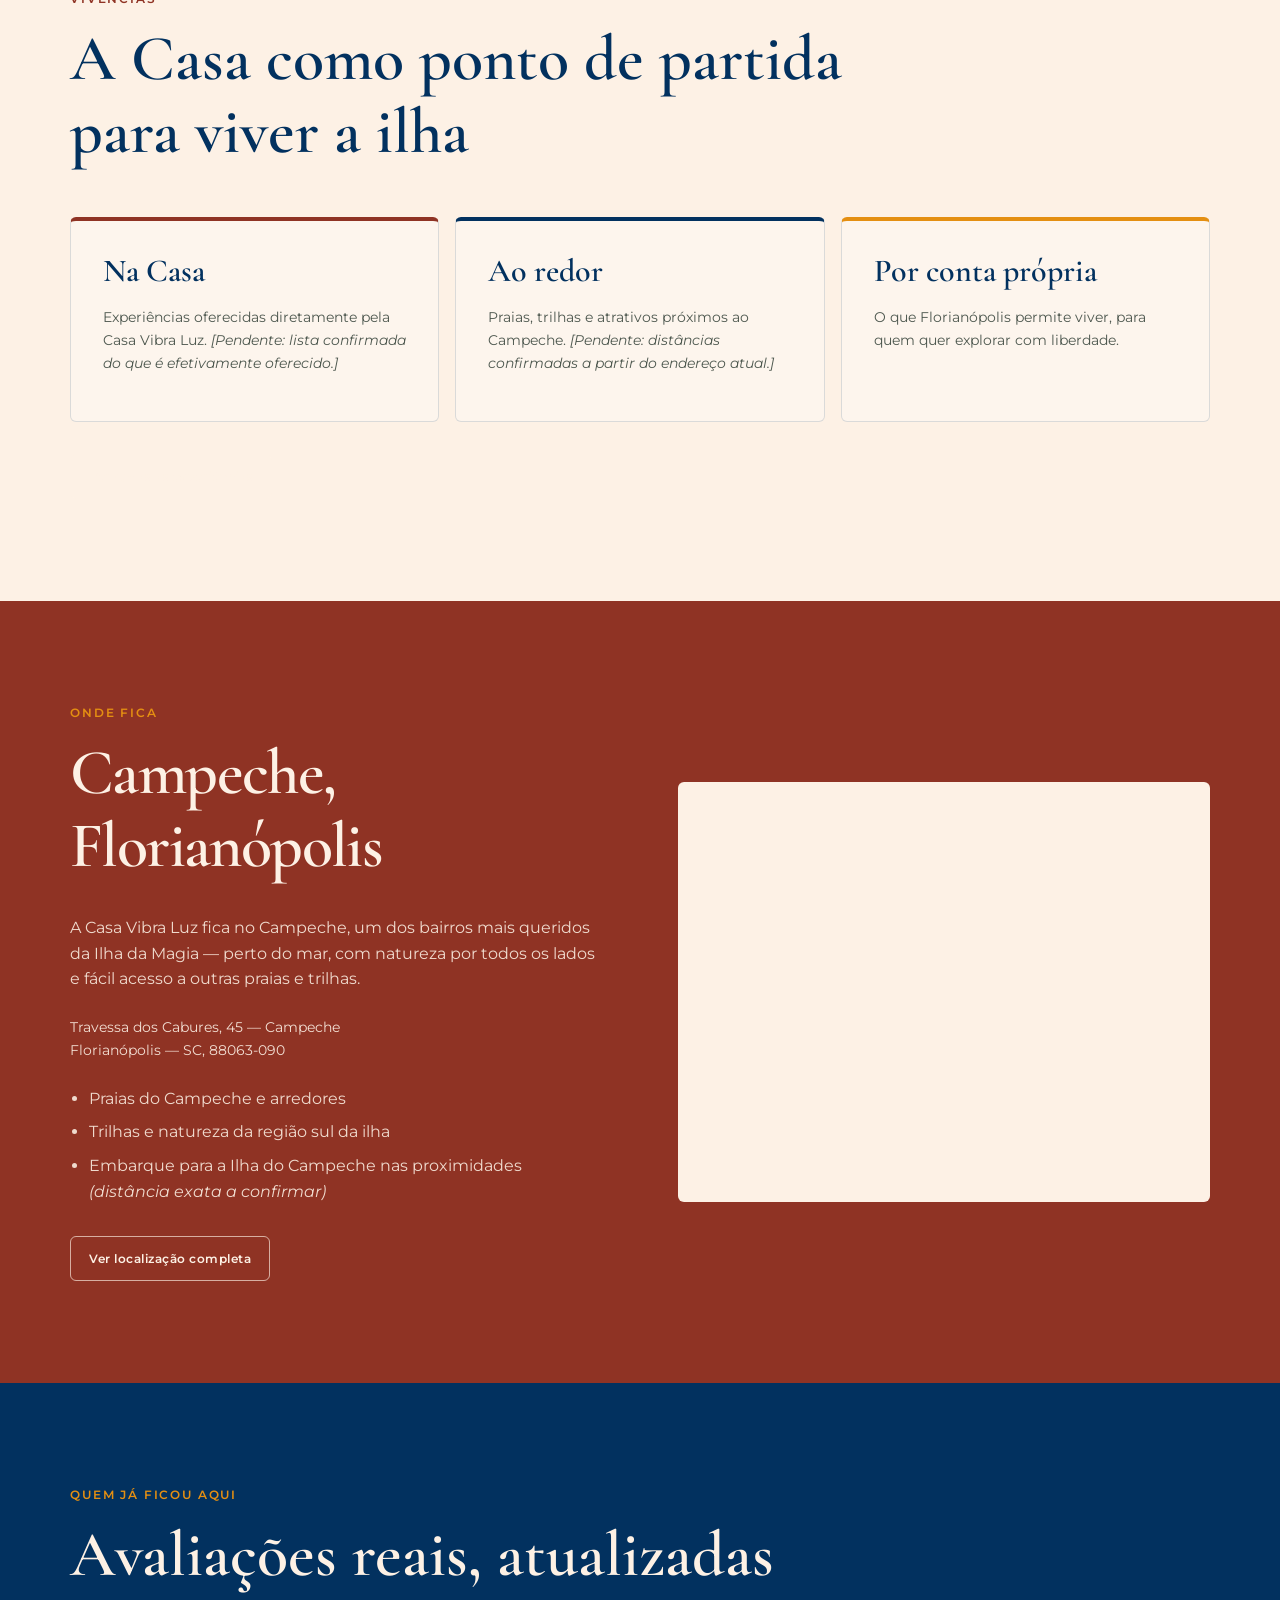
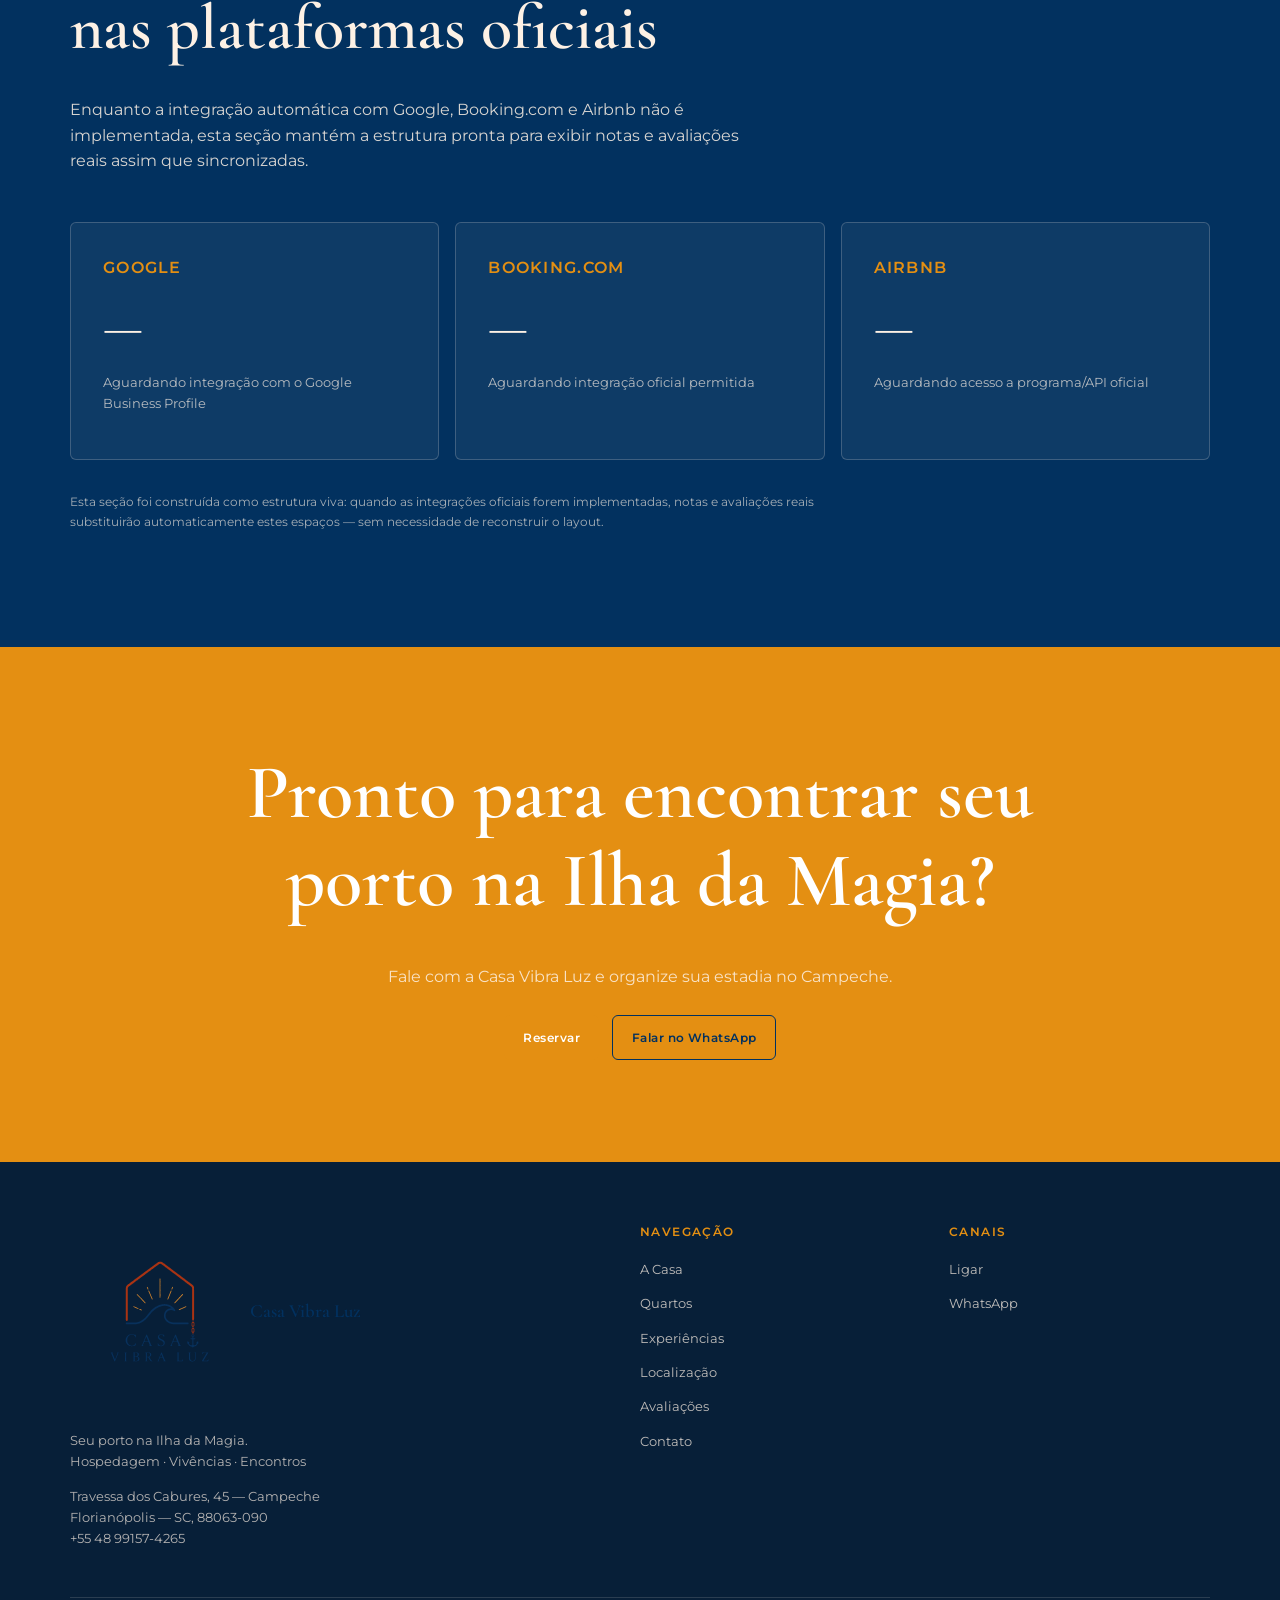
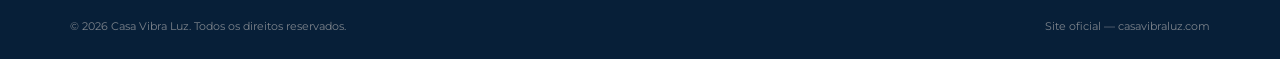
==== commit 050e64c1: "Update index.html" ====
--- a/index.html
+++ b/index.html
@@ -131,18 +131,6 @@
         class="marca-logo"
       >
 
-      <div class="marca-textos">
-
-        <span class="marca-nome">
-          Casa Vibra Luz
-        </span>
-
-        <span class="marca-assinatura">
-          Seu porto na Ilha da Magia
-        </span>
-
-      </div>
-
     </a>
 
 
@@ -293,21 +281,17 @@
 
   <div class="container hero-conteudo">
 
-
     <p class="hero-eyebrow">
       Hospedagem · Vivências · Encontros
     </p>
 
-
     <h1>
       Seu porto na Ilha da Magia
     </h1>
 
-
     <p>
       No Campeche, em Florianópolis, a Casa Vibra Luz é um lugar para chegar, descansar e viver a ilha com quem cuida de você como se fosse de casa.
     </p>
-
 
     <div class="hero-acoes">
 
@@ -393,14 +377,11 @@
       A essência Vibra Luz
     </p>
 
-
     <h2 class="max-largura-texto">
       Quatro ideias, um só lugar para chegar
     </h2>
 
-
     <div class="leitura-grade">
-
 
       <div class="leitura-item">
 
@@ -469,7 +450,6 @@
 
       </div>
 
-
     </div>
 
   </div>
@@ -486,7 +466,6 @@
   <div class="container">
 
     <div class="duas-colunas">
-
 
       <div class="midia-espaco">
 
@@ -503,21 +482,17 @@
           Uma casa de acolhimento
         </p>
 
-
         <h2>
           Não é só um lugar para dormir
         </h2>
 
-
         <p>
           A Casa Vibra Luz é pensada como uma casa de acolhimento e experiências — hospedagem, vivências, encontros e bem-estar, sempre com a presença humana que marca quem passa por aqui.
         </p>
 
-
         <p>
           Hóspedes descrevem, de forma recorrente, a sensação de estar em casa: acolhimento, carinho, conexão humana, paz e leveza, junto da natureza de Florianópolis.
         </p>
-
 
         <a
           href="a-casa.html"
@@ -528,7 +503,6 @@
 
       </div>
 
-
     </div>
 
   </div>
@@ -551,19 +525,15 @@
       Hospedagem
     </p>
 
-
     <h2 class="max-largura-texto">
       Acomodações pensadas para descansar bem
     </h2>
 
-
     <p style="color:rgba(253,241,229,0.78)">
       As fichas completas de cada acomodação — capacidade, comodidades, fotos e valores — estão sendo confirmadas e serão publicadas assim que validadas com a Casa.
     </p>
 
-
     <div class="grade-cards">
-
 
       <article class="card-quarto">
 
@@ -574,7 +544,6 @@
           </span>
 
         </div>
-
 
         <div class="card-quarto-corpo">
 
@@ -608,7 +577,6 @@
 
         </div>
 
-
         <div class="card-quarto-corpo">
 
           <h3>
@@ -641,7 +609,6 @@
 
         </div>
 
-
         <div class="card-quarto-corpo">
 
           <h3>
@@ -663,7 +630,6 @@
 
       </article>
 
-
     </div>
 
   </div>
@@ -683,14 +649,11 @@
       Vivências
     </p>
 
-
     <h2 class="max-largura-texto">
       A Casa como ponto de partida para viver a ilha
     </h2>
 
-
     <div class="camadas">
-
 
       <div class="camada">
 
@@ -737,7 +700,6 @@
         </p>
 
       </div>
-
 
     </div>
 
@@ -765,24 +727,20 @@
 
     <div class="duas-colunas">
 
-
       <div>
 
         <p class="eyebrow">
           Onde fica
         </p>
-
 
         <h2>
           Campeche, Florianópolis
         </h2>
 
-
         <p>
           A Casa Vibra Luz fica no Campeche, um dos bairros mais queridos da Ilha da Magia — perto do mar, com natureza por todos os lados e fácil acesso a outras praias e trilhas.
         </p>
 
-
         <address>
 
           Travessa dos Cabures, 45 — Campeche<br>
@@ -790,7 +748,6 @@
           Florianópolis — SC, 88063-090
 
         </address>
-
 
         <ul class="lista-territorio">
 
@@ -812,7 +769,6 @@
           </li>
 
         </ul>
-
 
         <a
           href="localizacao.html"
@@ -837,7 +793,6 @@
 
       </div>
 
-
     </div>
 
   </div>
@@ -857,19 +812,15 @@
       Quem já ficou aqui
     </p>
 
-
     <h2 class="max-largura-texto">
       Avaliações reais, atualizadas nas plataformas oficiais
     </h2>
 
-
     <p style="color:rgba(253,241,229,0.85)">
       Enquanto a integração automática com Google, Booking.com e Airbnb não é implementada, esta seção mantém a estrutura pronta para exibir notas e avaliações reais assim que sincronizadas.
     </p>
 
-
     <div class="fontes-avaliacao">
-
 
       <div class="fonte-card">
 
@@ -920,7 +871,6 @@
         </p>
 
       </div>
-
 
     </div>
 
@@ -946,11 +896,9 @@
       Pronto para encontrar seu porto na Ilha da Magia?
     </h2>
 
-
     <p style="color:rgba(253,241,229,0.85)">
       Fale com a Casa Vibra Luz e organize sua estadia no Campeche.
     </p>
-
 
     <div class="hero-acoes">
 
@@ -960,7 +908,6 @@
       >
         Reservar
       </a>
-
 
       <a
         href="contato.html"
@@ -1150,7 +1097,6 @@
   rel="noopener"
   aria-label="Falar no WhatsApp"
 >
-
 
   <svg
     width="26"
--- a/css/styles.css
+++ b/css/styles.css
@@ -60,6 +60,7 @@
   margin: 0;
 
   width: 100%;
+
   min-width: 0;
 
   overflow-x: hidden;
@@ -583,6 +584,10 @@
   padding:
     2rem;
 
+  /*
+     MENU CLARO — IDENTIDADE CASA VIBRA LUZ
+  */
+
   background:
     var(--off-white);
 
@@ -666,6 +671,20 @@
   margin-bottom: 1.5rem;
 
   text-align: center;
+}
+
+
+/*
+   O logo vetorizado já contém a composição
+   CASA VIBRA LUZ.
+
+   Portanto, o texto separado do HTML não deve
+   aparecer no menu.
+*/
+
+.menu-mobile-marca span {
+
+  display: none;
 }
 
 
